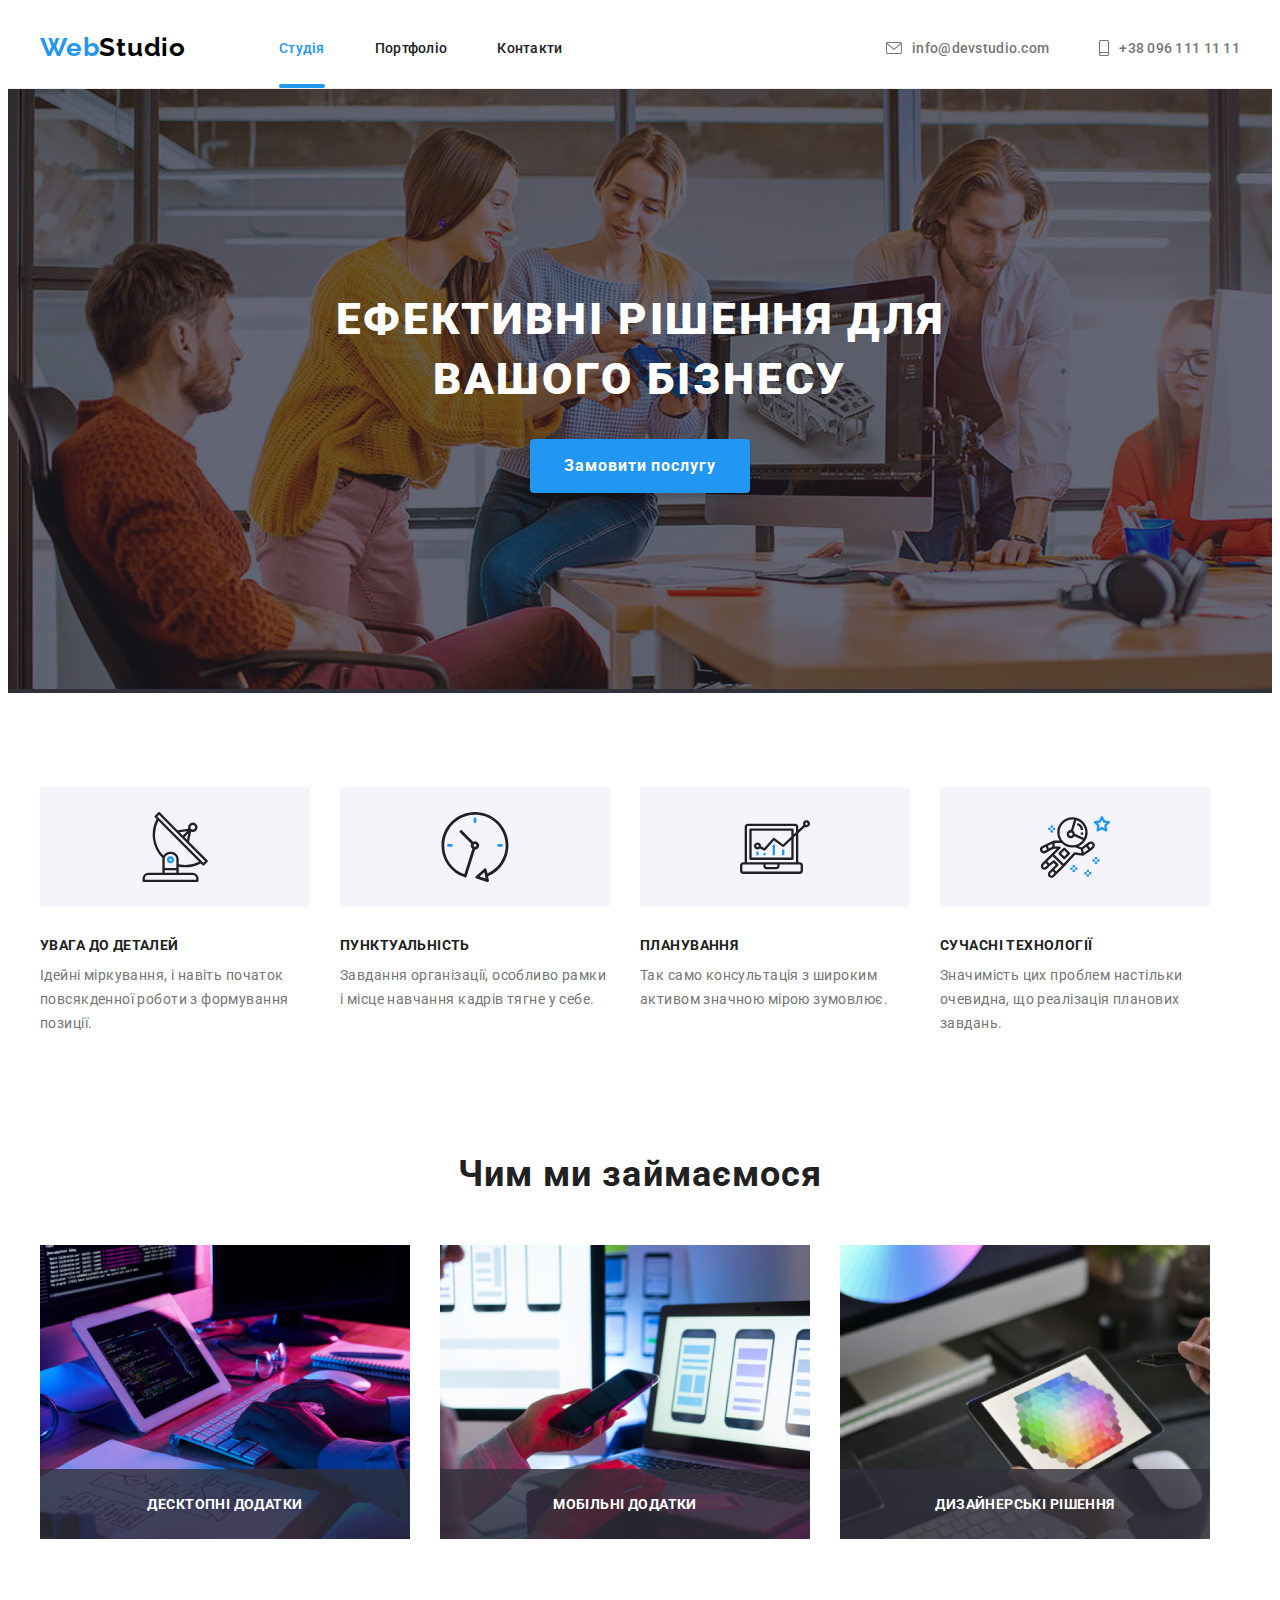
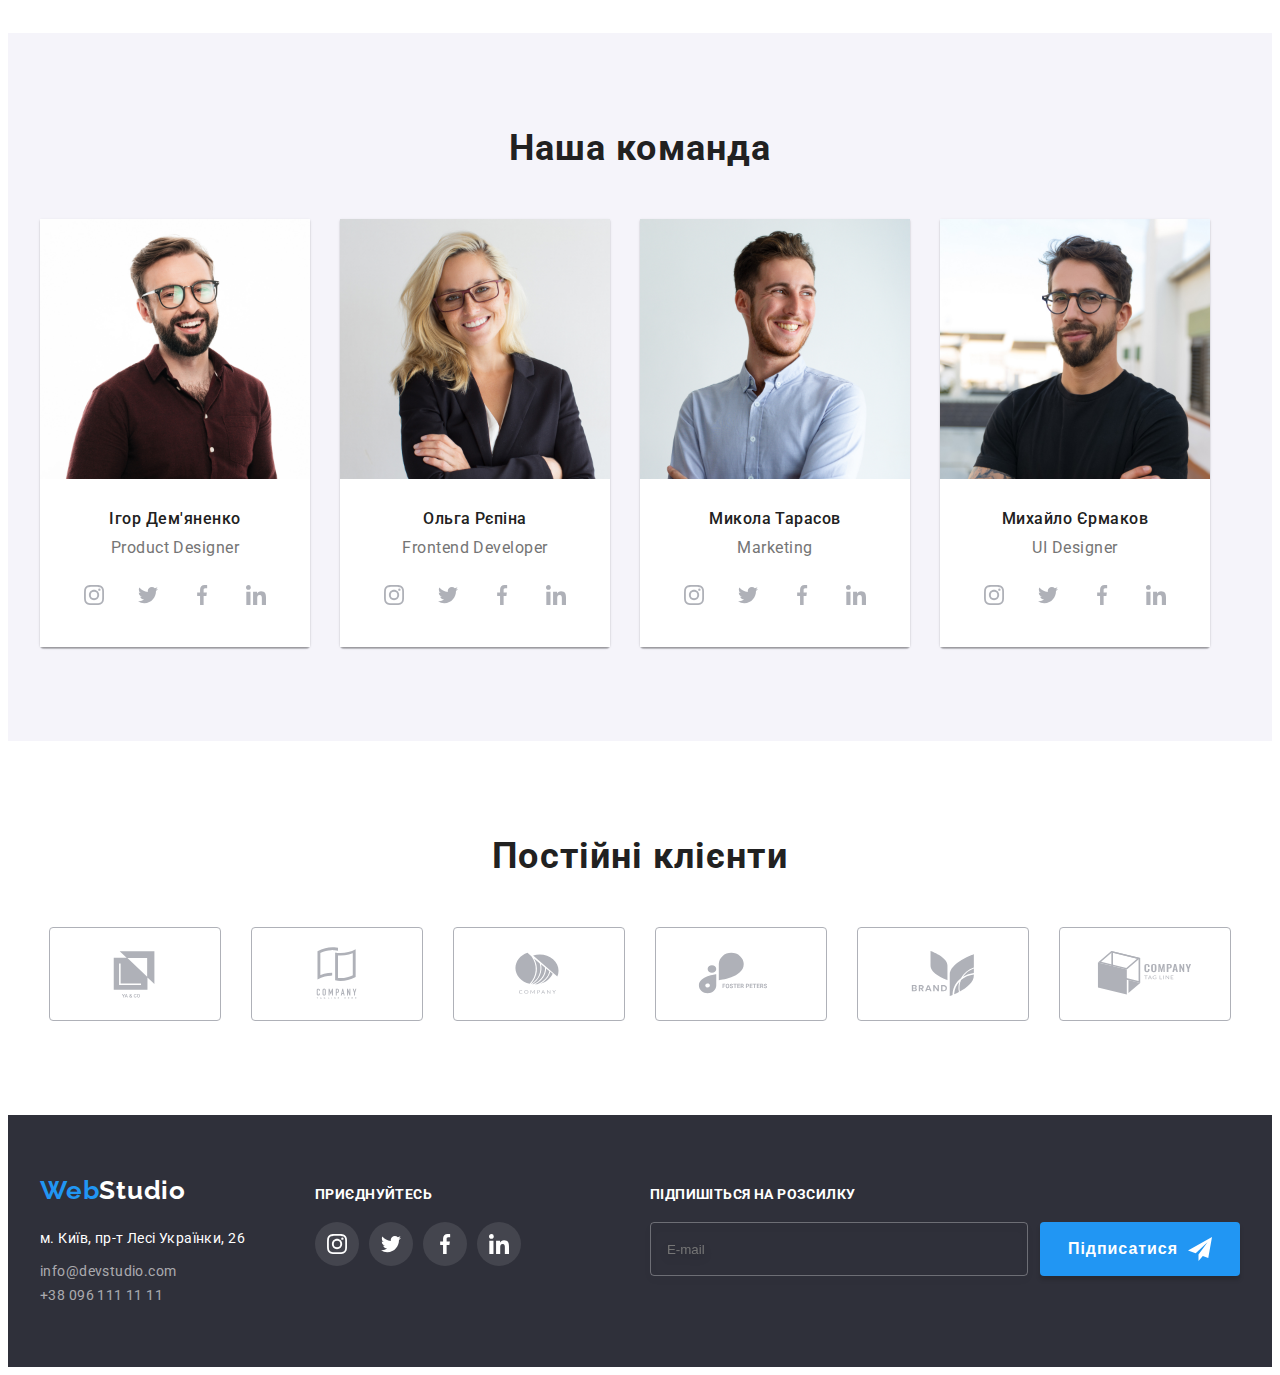
==== index.html @ e3216500 "Initial commit" ====
<!DOCTYPE html>
<html lang="uk">
  <head>
    <meta charset="UTF-8" />
    <meta http-equiv="X-UA-Compatible" content="IE=edge" />
    <meta name="viewport" content="width=device-width, initial-scale=1.0" />
    <title>Studio</title>
    <!-- -----normalize CSS----- -->
    <link
      rel="stylesheet"
      href="https://cdnjs.cloudflare.com/ajax/libs/modern-normalize/1.1.0/modern-normalize.min.css"
      integrity="sha512-wpPYUAdjBVSE4KJnH1VR1HeZfpl1ub8YT/NKx4PuQ5NmX2tKuGu6U/JRp5y+Y8XG2tV+wKQpNHVUX03MfMFn9Q=="
      crossorigin="anonymous"
      referrerpolicy="no-referrer"
    />
    <!-- -----Fonts----- -->
    <link rel="preconnect" href="https://fonts.googleapis.com" />
    <link rel="preconnect" href="https://fonts.gstatic.com" crossorigin />
    <link
      href="https://fonts.googleapis.com/css2?family=Raleway:wght@700&family=Roboto:wght@400;500;700;900&display=swap"
      rel="stylesheet"
    />
    <!-- -----Custom CSS----- -->
    <link rel="stylesheet" href="./css/styles.css" />
  </head>

  <body>
    <!-- -----HEADER----- -->
    <header class="header">
      <div class="header-container container">
        <a href="./" class="logo-link link"><span class="logo-part">Web</span>Studio</a>
        <nav>
          <ul class="nav-list list">
            <li class="nav-item">
              <a href="./" class="nav-link link current">Студія</a>
            </li>
            <li class="nav-item">
              <a href="./portfolio.html" class="nav-link link">Портфоліо</a>
            </li>
            <li class="nav-item">
              <a href="" class="nav-link link">Контакти</a>
            </li>
          </ul>
        </nav>
        <ul class="authoriz-list list">
          <li class="authoriz-item">
            <a href="mailto:info@devstudio.com" class="authoriz-mail link">
              <svg class="header-icon" width="16px" height="12px">
                <use href="./images/icons/icons.svg#envelope"></use>
              </svg>
              info@devstudio.com</a
            >
          </li>
          <li class="authoriz-item">
            <a href="tel:+380961111111" class="authoriz-tel link">
              <svg class="header-icon" width="10px" height="16px">
                <use href="./images/icons/icons.svg#smartphone"></use>
              </svg>
              +38 096 111 11 11</a
            >
          </li>
        </ul>
      </div>
    </header>

    <main>
      <!-- -----HERO----- -->
      <section class="hero">
        <div class="container">
          <h1 class="hero-text">
            Ефективні рішення для<br />
            вашого бізнесу
          </h1>
          <button type="button" class="hero-btn" data-modal-open>Замовити послугу</button>
        </div>
      </section>
      <!-- -----PREFERENCE----- -->
      <section class="preference">
        <div class="container">
          <h2 class="preference-title visually-hidden">Наші переваги</h2>
          <ul class="preference-list list">
            <li class="preference-item">
              <div class="preference-icon-thumb">
                <svg class="preference-icon" width="70px" height="70px">
                  <use href="./images/icons/icons.svg#antenna"></use>
                </svg>
              </div>
              <h3 class="preference-subtitle">УВАГА ДО ДЕТАЛЕЙ</h3>
              <p class="preference-text">
                Ідейні міркування, і навіть початок повсякденної роботи з формування позиції.
              </p>
            </li>
            <li class="preference-item">
              <div class="preference-icon-thumb">
                <svg class="preference-icon" width="70px" height="70px">
                  <use href="./images/icons/icons.svg#clock"></use>
                </svg>
              </div>
              <h3 class="preference-subtitle">ПУНКТУАЛЬНІСТЬ</h3>
              <p class="preference-text">Завдання організації, особливо рамки і місце навчання кадрів тягне у себе.</p>
            </li>
            <li class="preference-item">
              <div class="preference-icon-thumb">
                <svg class="preference-icon" width="70px" height="70px">
                  <use href="./images/icons/icons.svg#diagram"></use>
                </svg>
              </div>
              <h3 class="preference-subtitle">ПЛАНУВАННЯ</h3>
              <p class="preference-text">Так само консультація з широким активом значною мірою зумовлює.</p>
            </li>
            <li class="preference-item">
              <div class="preference-icon-thumb">
                <svg class="preference-icon" width="70px" height="70px">
                  <use href="./images/icons/icons.svg#astronaut"></use>
                </svg>
              </div>
              <h3 class="preference-subtitle">СУЧАСНІ ТЕХНОЛОГІЇ</h3>
              <p class="preference-text">Значимість цих проблем настільки очевидна, що реалізація планових завдань.</p>
            </li>
          </ul>
        </div>
      </section>
      <!-- -----WORK----- -->
      <section class="work">
        <div class="container">
          <h2 class="work-title">Чим ми займаємося</h2>
          <ul class="work-list list">
            <li class="work-item">
              <p class="work-text">Десктопні додатки</p>
              <img src="./images/img1-1.jpg" alt="печатаю за комп'ютером" width="370" height="294" />
            </li>
            <li class="work-item">
              <p class="work-text">Мобільні додатки</p>
              <img src="./images/img1-2.jpg" alt="обираю макет на ноутбуці" width="370" height="294" />
            </li>
            <li class="work-item">
              <p class="work-text">Дизайнерські рішення</p>
              <img src="./images/img1-3.jpg" alt="обираю колір для макету" width="370" height="294" />
            </li>
          </ul>
        </div>
      </section>
      <!-- -----TEAM----- -->
      <section class="team">
        <div class="container">
          <h2 class="team-title">Наша команда</h2>
          <ul class="team-list list">
            <li class="team-item">
              <img src="./images/imgface-1.jpg" alt="фото сотрудника" width="270" height="260" />
              <div class="team-text-cont">
                <h3 class="team-subtitle">Ігор Дем'яненко</h3>
                <span class="team-text">Product Designer</span>
                <ul class="team-social-list list">
                  <li class="team-social-item">
                    <a
                      href="https://www.instagram.com/"
                      class="team-social-link link"
                      target="_blank"
                      rel="noopener noreferrer nofollow"
                      aria-label="instagram"
                    >
                      <svg class="team-social-icon" width="20px" height="20px">
                        <use href="./images/icons/icons.svg#instagram"></use>
                      </svg>
                    </a>
                  </li>
                  <li class="team-social-item">
                    <a
                      href="https://twitter.com/"
                      class="team-social-link link"
                      target="_blank"
                      rel="noopener noreferrer nofollow"
                      aria-label="twitter"
                    >
                      <svg class="team-social-icon" width="20px" height="20px">
                        <use href="./images/icons/icons.svg#twitter"></use>
                      </svg>
                    </a>
                  </li>
                  <li class="team-social-item">
                    <a
                      href="https://www.facebook.com"
                      class="team-social-link link"
                      target="_blank"
                      rel="noopener noreferrer nofollow"
                      aria-label="facebook"
                    >
                      <svg class="team-social-icon" width="20px" height="20px">
                        <use href="./images/icons/icons.svg#facebook"></use>
                      </svg>
                    </a>
                  </li>
                  <li class="team-social-item">
                    <a
                      href="https://www.linkedin.com"
                      class="team-social-link link"
                      target="_blank"
                      rel="noopener noreferrer nofollow"
                      aria-label="linkedin"
                    >
                      <svg class="team-social-icon" width="20px" height="20px">
                        <use href="./images/icons/icons.svg#linkedin"></use>
                      </svg>
                    </a>
                  </li>
                </ul>
              </div>
            </li>
            <li class="team-item">
              <img src="./images/imgface-2.jpg" alt="фото сотрудника" width="270" height="260" />
              <div class="team-text-cont">
                <h3 class="team-subtitle">Ольга Рєпіна</h3>
                <span class="team-text">Frontend Developer</span>
                <ul class="team-social-list list">
                  <li class="team-social-item">
                    <a
                      href="https://www.instagram.com/"
                      class="team-social-link link"
                      target="_blank"
                      rel="noopener noreferrer nofollow"
                      aria-label="instagram"
                    >
                      <svg class="team-social-icon" width="20px" height="20px">
                        <use href="./images/icons/icons.svg#instagram"></use>
                      </svg>
                    </a>
                  </li>
                  <li class="team-social-item">
                    <a
                      href="https://twitter.com/"
                      class="team-social-link link"
                      target="_blank"
                      rel="noopener noreferrer nofollow"
                      aria-label="twitter"
                    >
                      <svg class="team-social-icon" width="20px" height="20px">
                        <use href="./images/icons/icons.svg#twitter"></use>
                      </svg>
                    </a>
                  </li>
                  <li class="team-social-item">
                    <a
                      href="https://www.facebook.com"
                      class="team-social-link link"
                      target="_blank"
                      rel="noopener noreferrer nofollow"
                      aria-label="facebook"
                    >
                      <svg class="team-social-icon" width="20px" height="20px">
                        <use href="./images/icons/icons.svg#facebook"></use>
                      </svg>
                    </a>
                  </li>
                  <li class="team-social-item">
                    <a
                      href="https://www.linkedin.com"
                      class="team-social-link link"
                      target="_blank"
                      rel="noopener noreferrer nofollow"
                      aria-label="linkedin"
                    >
                      <svg class="team-social-icon" width="20px" height="20px">
                        <use href="./images/icons/icons.svg#linkedin"></use>
                      </svg>
                    </a>
                  </li>
                </ul>
              </div>
            </li>
            <li class="team-item">
              <img src="./images/imgface-3.jpg" alt="фото сотрудника" width="270" height="260" />
              <div class="team-text-cont">
                <h3 class="team-subtitle">Микола Тарасов</h3>
                <span class="team-text">Marketing</span>
                <ul class="team-social-list list">
                  <li class="team-social-item">
                    <a
                      href="https://www.instagram.com/"
                      class="team-social-link link"
                      target="_blank"
                      rel="noopener noreferrer nofollow"
                      aria-label="instagram"
                    >
                      <svg class="team-social-icon" width="20px" height="20px">
                        <use href="./images/icons/icons.svg#instagram"></use>
                      </svg>
                    </a>
                  </li>
                  <li class="team-social-item">
                    <a
                      href="https://twitter.com/"
                      class="team-social-link link"
                      target="_blank"
                      rel="noopener noreferrer nofollow"
                      aria-label="twitter"
                    >
                      <svg class="team-social-icon" width="20px" height="20px">
                        <use href="./images/icons/icons.svg#twitter"></use>
                      </svg>
                    </a>
                  </li>
                  <li class="team-social-item">
                    <a
                      href="https://www.facebook.com"
                      class="team-social-link link"
                      target="_blank"
                      rel="noopener noreferrer nofollow"
                      aria-label="facebook"
                    >
                      <svg class="team-social-icon" width="20px" height="20px">
                        <use href="./images/icons/icons.svg#facebook"></use>
                      </svg>
                    </a>
                  </li>
                  <li class="team-social-item">
                    <a
                      href="https://www.linkedin.com"
                      class="team-social-link link"
                      target="_blank"
                      rel="noopener noreferrer nofollow"
                      aria-label="linkedin"
                    >
                      <svg class="team-social-icon" width="20px" height="20px">
                        <use href="./images/icons/icons.svg#linkedin"></use>
                      </svg>
                    </a>
                  </li>
                </ul>
              </div>
            </li>
            <li class="team-item">
              <img src="./images/imgface-4.jpg" alt="фото сотрудника" width="270" height="260" />
              <div class="team-text-cont">
                <h3 class="team-subtitle">Михайло Єрмаков</h3>
                <span class="team-text">UI Designer</span>
                <ul class="team-social-list list">
                  <li class="team-social-item">
                    <a
                      href="https://www.instagram.com/"
                      class="team-social-link link"
                      target="_blank"
                      rel="noopener noreferrer nofollow"
                      aria-label="instagram"
                    >
                      <svg class="team-social-icon" width="20px" height="20px">
                        <use href="./images/icons/icons.svg#instagram"></use>
                      </svg>
                    </a>
                  </li>
                  <li class="team-social-item">
                    <a
                      href="https://twitter.com/"
                      class="team-social-link link"
                      target="_blank"
                      rel="noopener noreferrer nofollow"
                      aria-label="twitter"
                    >
                      <svg class="team-social-icon" width="20px" height="20px">
                        <use href="./images/icons/icons.svg#twitter"></use>
                      </svg>
                    </a>
                  </li>
                  <li class="team-social-item">
                    <a
                      href="https://www.facebook.com"
                      class="team-social-link link"
                      target="_blank"
                      rel="noopener noreferrer nofollow"
                      aria-label="facebook"
                    >
                      <svg class="team-social-icon" width="20px" height="20px">
                        <use href="./images/icons/icons.svg#facebook"></use>
                      </svg>
                    </a>
                  </li>
                  <li class="team-social-item">
                    <a
                      href="https://www.linkedin.com"
                      class="team-social-link link"
                      target="_blank"
                      rel="noopener noreferrer nofollow"
                      aria-label="linkedin"
                    >
                      <svg class="team-social-icon" width="20px" height="20px">
                        <use href="./images/icons/icons.svg#linkedin"></use>
                      </svg>
                    </a>
                  </li>
                </ul>
              </div>
            </li>
          </ul>
        </div>
      </section>
      <!-- -----CLIENTS----- -->
      <section class="clients">
        <div class="container">
          <h2 class="clients-text">Постійні клієнти</h2>
          <ul class="clients-list list">
            <li class="clients-item">
              <a href="https://www.google.com" class="clients-link" target="_blank" rel="noopener noreferrer"
                ><svg class="clients-icon" width="106px" height="60px">
                  <use href="./images/icons/icons.svg#Logo1"></use>
                </svg>
              </a>
            </li>
            <li class="clients-item">
              <a href="https://www.google.com" class="clients-link" target="_blank" rel="noopener noreferrer"
                ><svg class="clients-icon" width="106px" height="60px">
                  <use href="./images/icons/icons.svg#Logo2"></use>
                </svg>
              </a>
            </li>
            <li class="clients-item">
              <a href="https://www.google.com" class="clients-link" target="_blank" rel="noopener noreferrer"
                ><svg class="clients-icon" width="106px" height="60px">
                  <use href="./images/icons/icons.svg#Logo3"></use>
                </svg>
              </a>
            </li>
            <li class="clients-item">
              <a href="https://www.google.com" class="clients-link" target="_blank" rel="noopener noreferrer"
                ><svg class="clients-icon" width="106px" height="60px">
                  <use href="./images/icons/icons.svg#Logo4"></use>
                </svg>
              </a>
            </li>
            <li class="clients-item">
              <a href="https://www.google.com" class="clients-link" target="_blank" rel="noopener noreferrer">
                <svg class="clients-icon" width="106px" height="60px">
                  <use href="./images/icons/icons.svg#Logo5"></use>
                </svg>
              </a>
            </li>
            <li class="clients-item">
              <a href="https://www.google.com" class="clients-link" target="_blank" rel="noopener noreferrer">
                <svg class="clients-icon" width="106px" height="60px">
                  <use href="./images/icons/icons.svg#Logo6"></use>
                </svg>
              </a>
            </li>
          </ul>
        </div>
      </section>
    </main>
    <!-- -----FOOTER----- -->
    <footer class="footer">
      <div class="container footer-group">
        <div class="footer-contacts">
          <a href="" class="logo-link link"><span class="logo-part">Web</span>Studio</a>
          <address class="address">
            <a
              href="https://goo.gl/maps/qrhuLcH9iDoWpVt69"
              class="address-link link"
              target="_blank"
              rel="noreferrer noopener nofollow"
              ><span class="adress-text">м. Київ, пр-т Лесі Українки, 26</span></a
            >
            <ul class="footer-auth-list list">
              <li class="footer-auth-item">
                <a href="mailto:info@devstudio.com" class="footer-mail link">info@devstudio.com</a>
              </li>
              <li class="footer-auth-item">
                <a href="tel:+380961111111" class="footer-tel link">+38 096 111 11 11</a>
              </li>
            </ul>
          </address>
        </div>
        <div class="footer-socials">
          <h3 class="footer-socials-text">приєднуйтесь</h3>
          <ul class="team-social-list list">
            <li class="team-social-item">
              <a
                href="https://www.instagram.com/"
                class="team-social-link link"
                target="_blank"
                rel="noopener noreferrer nofollow"
                aria-label="instagram"
              >
                <svg class="team-social-icon" width="20px" height="20px">
                  <use href="./images/icons/icons.svg#instagram"></use>
                </svg>
              </a>
            </li>
            <li class="team-social-item">
              <a
                href="https://twitter.com/"
                class="team-social-link link"
                target="_blank"
                rel="noopener noreferrer nofollow"
                aria-label="twitter"
              >
                <svg class="team-social-icon" width="20px" height="20px">
                  <use href="./images/icons/icons.svg#twitter"></use>
                </svg>
              </a>
            </li>
            <li class="team-social-item">
              <a
                href="https://www.facebook.com"
                class="team-social-link link"
                target="_blank"
                rel="noopener noreferrer nofollow"
                aria-label="facebook"
              >
                <svg class="team-social-icon" width="20px" height="20px">
                  <use href="./images/icons/icons.svg#facebook"></use>
                </svg>
              </a>
            </li>
            <li class="team-social-item">
              <a
                href="https://www.linkedin.com"
                class="team-social-link link"
                target="_blank"
                rel="noopener noreferrer nofollow"
                aria-label="linkedin"
              >
                <svg class="team-social-icon" width="20px" height="20px">
                  <use href="./images/icons/icons.svg#linkedin"></use>
                </svg>
              </a>
            </li>
          </ul>
        </div>
        <form class="footer-form" action="">
          <div class="footer-input">
          <p class="footer-input-text">Підпишіться на розсилку</p>
          <div class="footer-input-wrapper">
            <input type="email" class="footer-input-field" placeholder="E-mail" />
            <div class="footer-btn-wrapper">
              <button type="submit" class="footer-btn">
                Підписатися<svg class="footer-input-icon" width="24px" height="24px">
                  <use href="./images/icons/icons.svg#letter-icon"></use>
                </svg>
              </button>
            </div>
          </div>
        </form>
        </div>
      </div>
    </footer>
    <!-- -----MODAL WINDOW----- -->
    <div class="backdrop is-hidden" data-modal>
      <div class="modal">
        <button class="modal-btn" data-modal-close>
          <svg class="modal-icon-close" width="11px" height="11px">
            <use href="./images/icons/icons.svg#close-icon"></use>
          </svg>
        </button>
        <form action="" class="modal-form">
          <p class="form-text">Залиште свої дані, ми вам передзвонимо</p>
          <div class="f-field">
            <label class="f-label" for="name">Ім'я</label>
            <div class="f-input-wrapper">
              <input type="text" class="f-input" id="name">
              <svg class="f-input-icon" width="18px" height="18px">
                <use href="./images/icons/icons.svg#person"></use>
              </svg>
            </div>
          </div>
          <div class="f-field">
            <label class="f-label" for="phone">Телефон</label>
            <div class="f-input-wrapper">
              <input type="text" class="f-input" id="phone">
              <svg class="f-input-icon" width="18px" height="18px">
                <use href="./images/icons/icons.svg#phone"></use>
              </svg>
            </div>
          </div>
          <div class="f-field">
            <label class="f-label" for="mail">Пошта</label>
            <div class="f-input-wrapper">
              <input type="text" class="f-input" id="mail">
              <svg class="f-input-icon" width="18px" height="18px">
                <use href="./images/icons/icons.svg#mail"></use>
              </svg>
            </div>
          </div>
          <div class="f-field">
              <div class="f-input-wrapper">
                <textarea class="f-input-area" name="" id="textarea" cols="30" rows="10" placeholder="Введіть текст"></textarea>
                <label class="f-label" for="textarea">Коментар</label>
              </div>
          </div>
          <div class="f-licence">
            <input class="f-checkbox" type="checkbox">
            <span class="f-checkbox-text">Погоджуюся з розсилкою та приймаю <a class="f-checkbox-link" href="">Умови договору</a></span>
          </div>
          <button class="f-btn" type="submit">Відправити</button>

        </form>
      </div>
    </div>
    <script src="./JS/modal.js"></script>
  </body>
</html>
---- css/styles.css ----
/* -----Variables----- */

:root {
  /* ------fonts----- */
  --primary-font: 'Roboto', sans-serif;
  --secondary-font: 'Raleway', sans-serif;
  /* ------text colors----- */
  --primary-text: #212121;
  --secondary-text: #757575;
  --accent-text: #2196f3;
  --dark-text: #000000;
  --light-text: #ffffff;
  --light-alpha-06: rgba(255, 255, 255, 0.6);

  /* ------BG COLORS----- */
  --bg-btn-active: #188ce8;
  --bg-btn: #2196f3;
  --bg-dark-color: #2f303a;
  --header-line: #ececec;
  --bg-icon-preference: #f5f4fa;
  --bg-section-second: #f5f4fa;
  --bg-icon-color: #afb1b8;
}
/* ------RESETS----- */
.list {
  list-style: none;
  padding: 0;
  margin: 0;
}
.link {
  text-decoration: none;
}
img {
  display: block;
}
h1,
h2,
h3,
h4,
h5,
h6,
p {
  margin: 0;
}

/* ------END  RESETS----- */

body {
  font-family: 'Roboto', sans-serif;
}
.container {
  width: 1200px;
  padding: 0 15px;
  margin: 0 auto;
  /* outline: 2px double pink; */
}
/* ------HEADER----- */
.header {
  border-bottom: 1px solid var(--header-line);
}
.header-container {
  display: flex;
  align-items: center;
}
.logo-link {
  margin-right: 93px;
  padding-top: 24px;
  padding-bottom: 25px;

  font-family: 'Raleway';
  font-weight: 700;
  font-size: 26px;
  line-height: calc(31 / 26);
  letter-spacing: 0.03em;
  color: var(--dark-text);
}

.logo-part {
  color: var(--accent-text);
}
.nav-list {
  display: flex;
}
.nav-item:not(:last-child) {
  margin-right: 50px;
}
.nav-item {
  font-weight: 500;
  font-size: 14px;
  line-height: calc(16 / 14);
  letter-spacing: 0.02em;
}

.nav-link {
  position: relative;
  display: inline-block;
  padding: 32px 0;
  color: var(--primary-text);

  transition-property: color;
  transition-duration: 250ms;
  transition-timing-function: cubic-bezier(0.4, 0, 0.2, 1);
}
.nav-link.current::after {
  content: '';
  position: absolute;
  bottom: 0px;
  display: block;
  width: 100%;
  height: 4px;

  background-color: var(--accent-text);
  border-radius: 2px;
}
.nav-link:hover,
.nav-link:focus {
  color: var(--accent-text);
}
.current {
  color: var(--accent-text);
}
.authoriz-list {
  display: flex;
  margin: 0 0 0 auto;
}
.authoriz-item {
  font-weight: 500;
  font-size: 14px;
  line-height: calc(16 / 14);
  letter-spacing: 0.02em;
}
.authoriz-mail,
.authoriz-tel + .authoriz-tel {
  margin-right: 50px;
}
.authoriz-mail,
.authoriz-tel {
  display: flex;
  align-items: center;

  padding-top: 32px;
  padding-bottom: 32px;

  color: #757575;

  transition-property: color;
  transition-duration: 250ms;
  transition-timing-function: cubic-bezier(0.4, 0, 0.2, 1);
}
.authoriz-mail:focus,
.authoriz-mail:hover,
.authoriz-tel:focus,
.authoriz-tel:hover {
  color: var(--accent-text);
}
.header-icon {
  margin-right: 10px;
  fill: currentColor;
}
/* ------HERO----- */
.hero {
  background-color: var(--bg-dark-color);
  background-image: linear-gradient(to right, rgba(47, 48, 58, 0.4), rgba(47, 48, 58, 0.4)), url(../images/bg-hero.jpg);
  background-repeat: no-repeat;
  max-width: 1600px;
  margin: 0 auto;
}
.hero .container {
  padding: 200px 0;
}

.hero-text {
  margin-bottom: 30px;

  font-weight: 900;
  font-size: 44px;
  line-height: calc(60 / 44);
  text-align: center;
  letter-spacing: 0.06em;
  text-transform: uppercase;

  color: var(--light-text);
}
.hero-btn {
  display: block;
  margin: 0 auto;
  padding: 10px 32px;

  font-family: inherit;
  font-weight: 700;
  font-size: 16px;
  line-height: calc(30 / 16);
  align-items: center;
  text-align: center;
  letter-spacing: 0.06em;
  color: var(--light-text);

  background-color: var(--bg-btn);
  box-shadow: 0px 4px 4px rgba(0, 0, 0, 0.15);
  border-radius: 4px;
  border-color: transparent;
  cursor: pointer;
}
.hero-btn:active {
  background-color: var(--bg-btn-active);
}

/* ------PREFERENCE----- */

.visually-hidden {
  position: absolute;
  width: 1px;
  height: 1px;
  margin: -1px;
  border: 0;
  padding: 0;
  white-space: nowrap;
  clip-path: inset(100%);
  clip: rect(0 0 0 0);
  overflow: hidden;
}
.preference {
  padding: 94px 0 118px;
}

/* .preference-title {
} */

.preference-list {
  display: flex;
  gap: 30px;
}
.preference-item {
  width: 270px;
}
.preference-icon-thumb {
  display: flex;
  align-items: center;
  justify-content: center;
  width: 270px;
  height: 120px;
  margin-bottom: 30px;

  background: var(--bg-icon-preference);
  border-radius: 4px;
}
.preference-subtitle {
  margin-bottom: 10px;

  font-weight: 700;
  font-size: 14px;
  line-height: calc(16 / 14);
  letter-spacing: 0.03em;
  text-transform: uppercase;
  color: var(--primary-text);
}
.preference-text {
  font-weight: 400;
  font-size: 14px;
  line-height: calc(24 / 14);
  letter-spacing: 0.03em;
  color: var(--secondary-text);
}

/* ------WORK----- */
.work {
  padding-bottom: 94px;
}

.work-title {
  margin-bottom: 50px;

  font-weight: 700;
  font-size: 36px;
  line-height: calc(42 / 36);
  text-align: center;
  letter-spacing: 0.03em;
  color: var(--primary-text);
}
.work-list {
  display: flex;
  gap: 30px;
}
.work-item {
  position: relative;
}
.work-text {
  position: absolute;
  bottom: 0;
  display: inline-flex;
  justify-content: center;
  align-items: center;

  width: 100%;
  height: 70px;
  font-weight: 700;
  font-size: 14px;
  line-height: calc(16 / 14);
  text-align: center;
  letter-spacing: 0.03em;
  text-transform: uppercase;

  color: var(--light-text);
  background: rgba(47, 48, 58, 0.8);
}

/* ------TEAM----- */

.team {
  padding: 94px 0;
  background-color: var(--bg-section-second);
}
.team-text-cont {
  background-color: #fff;
}

.team-title {
  margin-bottom: 50px;

  font-weight: 700;
  font-size: 36px;
  line-height: calc(42 / 36);
  text-align: center;
  letter-spacing: 0.03em;
  color: var(--primary-text);
}
.team-subtitle {
  margin-bottom: 10px;

  font-weight: 500;
  font-size: 16px;
  line-height: 19px;
  text-align: center;
  letter-spacing: 0.03em;
  color: var(--primary-text);
}
.team-list {
  display: flex;
  gap: 30px;
}

.team-item {
  box-shadow: 0px 1px 3px rgba(0, 0, 0, 0.12), 0px 1px 1px rgba(0, 0, 0, 0.14), 0px 2px 1px rgba(0, 0, 0, 0.2);
  border-radius: 0px 0px 4px 4px;
}
.team-social-list {
  display: flex;
  align-items: center;
  justify-content: center;
  gap: 10px;
}
.team-social-link {
  display: flex;
  align-items: center;
  justify-content: center;
  width: 44px;
  height: 44px;

  border-radius: 50%;
  color: var(--bg-icon-color);

  transition-property: color, background-color;
  transition-duration: 250ms;
  transition-timing-function: cubic-bezier(0.4, 0, 0.2, 1);
}
.team-social-icon {
  fill: currentColor;
}
.team-social-link:hover,
.team-social-link:focus {
  color: var(--light-text);
  background-color: var(--accent-text);
}
/* dfd */
.team-text {
  display: block;
  font-weight: 400px;
  margin-bottom: 16px;

  font-size: 16px;
  line-height: calc(19 / 16);
  text-align: center;
  letter-spacing: 0.03em;
  color: var(--secondary-text);
}
.team-text-cont {
  padding-top: 30px;
  padding-bottom: 30px;
}
/* ------CLIENTS----- */
.clients {
  padding: 94px 0;
}
.clients-text {
  margin-bottom: 50px;
  font-weight: 700;
  font-size: 36px;
  line-height: 42px;
  text-align: center;
  letter-spacing: 0.03em;

  color: var(--primary-text);
}
.clients-list {
  display: flex;
  align-items: center;
  justify-content: center;
  gap: 30px;
}
.clients-link {
  display: flex;
  align-items: center;
  justify-content: center;
  width: 170px;
  height: 92px;

  border: 1px solid var(--bg-icon-color);
  border-radius: 4px;
  cursor: pointer;
  color: var(--bg-icon-color);

  transition-property: color, border-color;
  transition-duration: 250ms;
  transition-timing-function: cubic-bezier(0.4, 0, 0.2, 1);
}
.clients-icon {
  fill: currentColor;
}

.clients-link:hover,
.clients-link:focus {
  color: var(--accent-text);
  border-color: var(--accent-text);
}

/* ------FOOTER----- */

.footer {
  padding: 60px 0;
  background-color: var(--bg-dark-color);
}
.footer .logo-link {
  display: block;
  margin-right: 0px;
  margin-bottom: 20px;
  padding: 0;
  color: var(--light-text);
}

.address-link {
  font-style: normal;
  color: var(--light-text);
}
.adress-text {
  display: block;
  margin-bottom: 9px;

  font-weight: 400;
  font-size: 14px;
  line-height: calc(24 / 14);
  letter-spacing: 0.03em;
  color: var(--light-text);
}
.footer-mail {
  margin-bottom: 9px;
}
.footer-mail,
.footer-tel {
  font-style: normal;
  font-weight: 400;
  font-size: 14px;
  line-height: calc(24 / 14);
  letter-spacing: 0.03em;
  color: var(--light-alpha-06);
}
.footer-group {
  display: flex;
  align-items: baseline;
}
.footer-socials-text {
  margin-bottom: 20px;
  font-weight: 700;
  font-size: 14px;
  line-height: 16px;
  letter-spacing: 0.03em;
  text-transform: uppercase;

  color: var(--light-text);
}
.footer-contacts {
  margin-right: 70px;
}

footer .team-social-link {
  color: var(--light-text);
  background-color: rgba(255, 255, 255, 0.1);
}

.footer-form {
  margin-left: auto;
}
.footer-input {
  display: flex;
  flex-direction: column;
}
.footer-input-wrapper {
  display: flex;
}
.footer-input-text {
  display: block;
  margin-bottom: 20px;
  font-weight: 700;
  font-size: 14px;
  line-height: calc(16 / 14);
  letter-spacing: 0.03em;
  text-transform: uppercase;
  color: var(--light-text);
}
.footer-input-field {
  width: 358px;
  height: 50px;
  padding-left: 16px;
  margin-right: 12px;
  border: 1px solid rgba(255, 255, 255, 0.3);
  filter: drop-shadow(0px 4px 4px rgba(0, 0, 0, 0.15));
  border-radius: 4px;
  background-color: #2195f300;
  color: rgba(255, 255, 255, 0.6);

  transition-property: border-color;
  transition-duration: 250ms;
  transition-timing-function: cubic-bezier(0.4, 0, 0.2, 1);
}
.footer-input-field:focus {
  border-color: var(--accent-text);
}
.footer-input-field::placeholder {
}
.footer-btn-wrapper {
  display: flex;
}
.footer-btn {
  display: flex;
  gap: 10px;
  align-items: center;
  font-weight: 700;
  font-size: 16px;
  line-height: calc(30 / 16);

  padding: 10px 28px;
  align-items: center;
  text-align: center;
  letter-spacing: 0.06em;
  color: #ffffff;
  background-color: #2196f3;
  box-shadow: 0px 4px 4px rgba(0, 0, 0, 0.15);
  border-radius: 4px;
  border: none;
  cursor: pointer;
}
.footer-btn:active {
  background-color: var(--bg-btn-active);
}
.footer-input-icon {
}

/* ------PORTFOLIO----- */
.portfolio {
  padding: 94px 0;
}
/* .portfolio-title {
} */
.portfolio-btn-list {
  display: flex;
  justify-content: center;
  gap: 8px;
  margin-bottom: 50px;
}
/* .portfolio-btn-item {
} */
.portfolio-btn {
  padding: 6px 22px;
  font-weight: 500;
  font-size: 16px;
  line-height: calc(26 / 16);
  text-align: center;
  letter-spacing: 0.03em;
  color: var(--primary-text);
  background: #f5f4fa;
  border-color: transparent;
  border-radius: 4px;
  cursor: pointer;

  transition-property: color, background-color, box-shadow;
  transition-duration: 250ms;
  transition-timing-function: cubic-bezier(0.4, 0, 0.2, 1);
}
.portfolio-btn:hover,
.portfolio-btn:focus {
  background-color: var(--bg-btn-active);
  color: var(--light-text);
  box-shadow: 0px 3px 1px rgba(0, 0, 0, 0.1), 0px 1px 2px rgba(0, 0, 0, 0.08), 0px 2px 2px rgba(0, 0, 0, 0.12);
}
.portfolio-text-cont {
  padding: 20px 24px;
  border-bottom: 1px solid #eeeeee;
  border-right: 1px solid #eeeeee;
  border-left: 1px solid #eeeeee;
}
.portfolio-list {
  display: flex;
  flex-wrap: wrap;
  gap: 30px;
}
.portfolio-item {
  background: #ffffff;
  width: 370px;

  transition-property: box-shadow;
  transition-duration: 250ms;
  transition-timing-function: cubic-bezier(0.4, 0, 0.2, 1);
}
.portfolio-item:hover {
  box-shadow: 0px 1px 1px rgba(0, 0, 0, 0.12), 0px 4px 4px rgba(0, 0, 0, 0.06), 1px 4px 6px rgba(0, 0, 0, 0.16);
}
.portfolio-subtitle {
  font-weight: 700;
  font-size: 18px;
  line-height: calc(36 / 18);
  letter-spacing: 0.06em;
  color: var(--primary-text);
}
.portfolio-text {
  font-weight: 400;
  font-size: 16px;
  line-height: 30px;
  letter-spacing: 0.03em;
  color: var(--secondary-text);
}
.overlay-thumb {
  position: relative;
  overflow: hidden;
}
.overlay-text {
  position: absolute;
  top: 0;
  left: 0;
  height: 100%;
  width: 100%;

  font-weight: 400;
  font-size: 18px;
  line-height: calc(28 / 18);
  letter-spacing: 0.03em;
  padding: 63px 24px;

  color: #ffffff;
  background-color: rgba(33, 150, 243, 0.9);

  transform: translateY(100%);

  transition-property: transform;
  transition-duration: 250ms;
  transition-timing-function: cubic-bezier(0.4, 0, 0.2, 1);
}
.portfolio-item:hover .overlay-text {
  transform: translateY(0%);
}

/* ------MODAL WINDOW----- */
.backdrop {
  position: fixed;
  top: 0;
  left: 0;
  width: 100%;
  height: 100%;
  background-color: rgba(0, 0, 0, 0.2);
  /* backdrop-filter: blur(5px); */
  opacity: 1;
  transition: opacity 250ms cubic-bezier(0.4, 0, 0.2, 1);
}
.backdrop.is-hidden {
  opacity: 0;
  visibility: hidden;
  pointer-events: none;
}

.modal {
  position: absolute;
  top: 50%;
  left: 50%;

  width: 528px;
  min-height: 581px;

  background: #ffffff;
  box-shadow: 0px 1px 3px rgba(0, 0, 0, 0.12), 0px 1px 1px rgba(0, 0, 0, 0.14), 0px 2px 1px rgba(0, 0, 0, 0.2);
  border-radius: 4px;

  transform: translate(-50%, -50%) scale(1);
  transition: transform 250ms cubic-bezier(0.4, 0, 0.2, 1);
}
.modal-btn {
  position: absolute;
  top: 8px;
  right: 8px;

  width: 30px;
  height: 30px;
  margin: 0;
  padding: 0;
  background-color: #ffffff;
  border: 1px solid rgba(0, 0, 0, 0.1);
  border-radius: 50%;

  display: flex;
  justify-content: center;
  align-items: center;
  cursor: pointer;
}
.modal-icon-close {
  transition-property: fill;
  transition-duration: 250ms;
  transition-timing-function: cubic-bezier(0.4, 0, 0.2, 1);
}

.modal-btn:hover .modal-icon-close {
  fill: var(--accent-text);
}

/* ------MODAL FORM----- */
.modal-form {
  padding-left: 41px;
  padding-right: 39px;
}
.form-text {
  padding-top: 40px;
  margin-bottom: 12px;
  font-weight: 700;
  font-size: 20px;
  line-height: 23px;
  text-align: center;
  letter-spacing: 0.03em;

  color: #212121;
}
.f-label {
  display: inline-block;
  font-weight: 400;
  font-size: 12px;
  line-height: 14px;
  margin-bottom: 4px;

  /* identical to box height */
  letter-spacing: 0.01em;

  color: #757575;
}
.f-field {
}
.f-input-wrapper {
  position: relative;
  margin-bottom: 10px;
  display: flex;
  flex-direction: column-reverse;
}
.f-input {
  width: 448px;
  height: 40px;
  padding-left: 42px;
  padding-right: 15px;
  border: 1px solid rgba(33, 33, 33, 0.2);
  border-radius: 4px;

  transition-property: border-color, outline;
  transition-duration: 250ms;
  transition-timing-function: cubic-bezier(0.4, 0, 0.2, 1);
}
.f-input:focus,
.f-input-area:focus {
  border-color: var(--accent-text);
  outline: none;
}
.f-input-icon {
  position: absolute;
  top: 50%;
  left: 12px;
  transform: translateY(-50%);
}
.f-input:focus + .f-input-icon {
  fill: var(--accent-text);
}
.f-input-area {
  width: 448px;
  height: 120px;
  resize: none;
  border: 1px solid rgba(33, 33, 33, 0.2);
  border-radius: 4px;
  padding: 12px 16px;
  margin-bottom: 20px;

  transition-property: border-color, outline;
  transition-duration: 250ms;
  transition-timing-function: cubic-bezier(0.4, 0, 0.2, 1);
}
.f-input-area::placeholder {
  font-weight: 400;
  font-size: 12px;
  line-height: 14px;
  letter-spacing: 0.01em;

  color: rgba(117, 117, 117, 0.5);
}

.f-checkbox {
  appearance: none;
  display: inline-block;
  width: 16px;
  height: 15px;
  border: 1.8px solid;
  border-color: var(--dark-text);
  border-radius: 2px;
}
.f-checkbox:checked {
  border-color: var(--accent-text);
  background-color: var(--accent-text);
  background-image: url("data:image/svg+xml,%3Csvg width='16' height='15' viewBox='0 0 16 15' fill='none' xmlns='http://www.w3.org/2000/svg'%3E%3Crect width='16' height='15' rx='2'/%3E%3Cpath d='M3.95703 7.75166L3.88825 7.68604L3.81923 7.75141L2.93123 8.59258L2.85486 8.66492L2.93097 8.73753L6.42671 12.0724L6.49574 12.1382L6.56476 12.0724L14.069 4.91352L14.1449 4.84116L14.069 4.76881L13.1873 3.92764L13.1183 3.86183L13.0493 3.92761L6.49577 10.1735L3.95703 7.75166Z' fill='white' stroke='white' stroke-width='0.2'/%3E%3C/svg%3E");
  background-size: cover;
}
.f-checkbox-text {
  font-weight: 400;
  font-size: 14px;
  line-height: 24px;

  /* identical to box height, or 171% */
  letter-spacing: 0.03em;

  color: #757575;
}
.f-checkbox-link {
  font-weight: 400;
  font-size: 14px;
  line-height: 24px;

  /* identical to box height, or 171% */
  letter-spacing: 0.03em;
  text-decoration-line: underline;

  color: #2196f3;
}
.f-licence {
  display: flex;
  gap: 7px;
  align-items: center;
  margin-bottom: 30px;
  justify-content: center;
}
.f-btn {
  display: flex;
  align-items: center;
  padding: 10px 52px;
  margin-left: auto;
  margin-right: auto;

  font-family: 'Roboto';
  font-style: normal;
  font-weight: 700;
  font-size: 16px;
  line-height: calc(30 / 16);
  text-align: center;
  letter-spacing: 0.06em;

  color: var(--light-text);
  background-color: var(--bg-btn);
  box-shadow: 0px 4px 4px rgba(0, 0, 0, 0.15);
  border-radius: 4px;
  border: none;
  cursor: pointer;
  margin-bottom: 50px;
}

/* ------ANIMATION----- */
/* @keyframes modal-animation {
  0% {
    transform: translateX(-50%) translateY(-50%), scale(0.1);
    opacity: 0;
  }
  100% {
    transform: translateX(-50%) translateY(-50%), scale(1);
    opacity: 1;
  }
} */
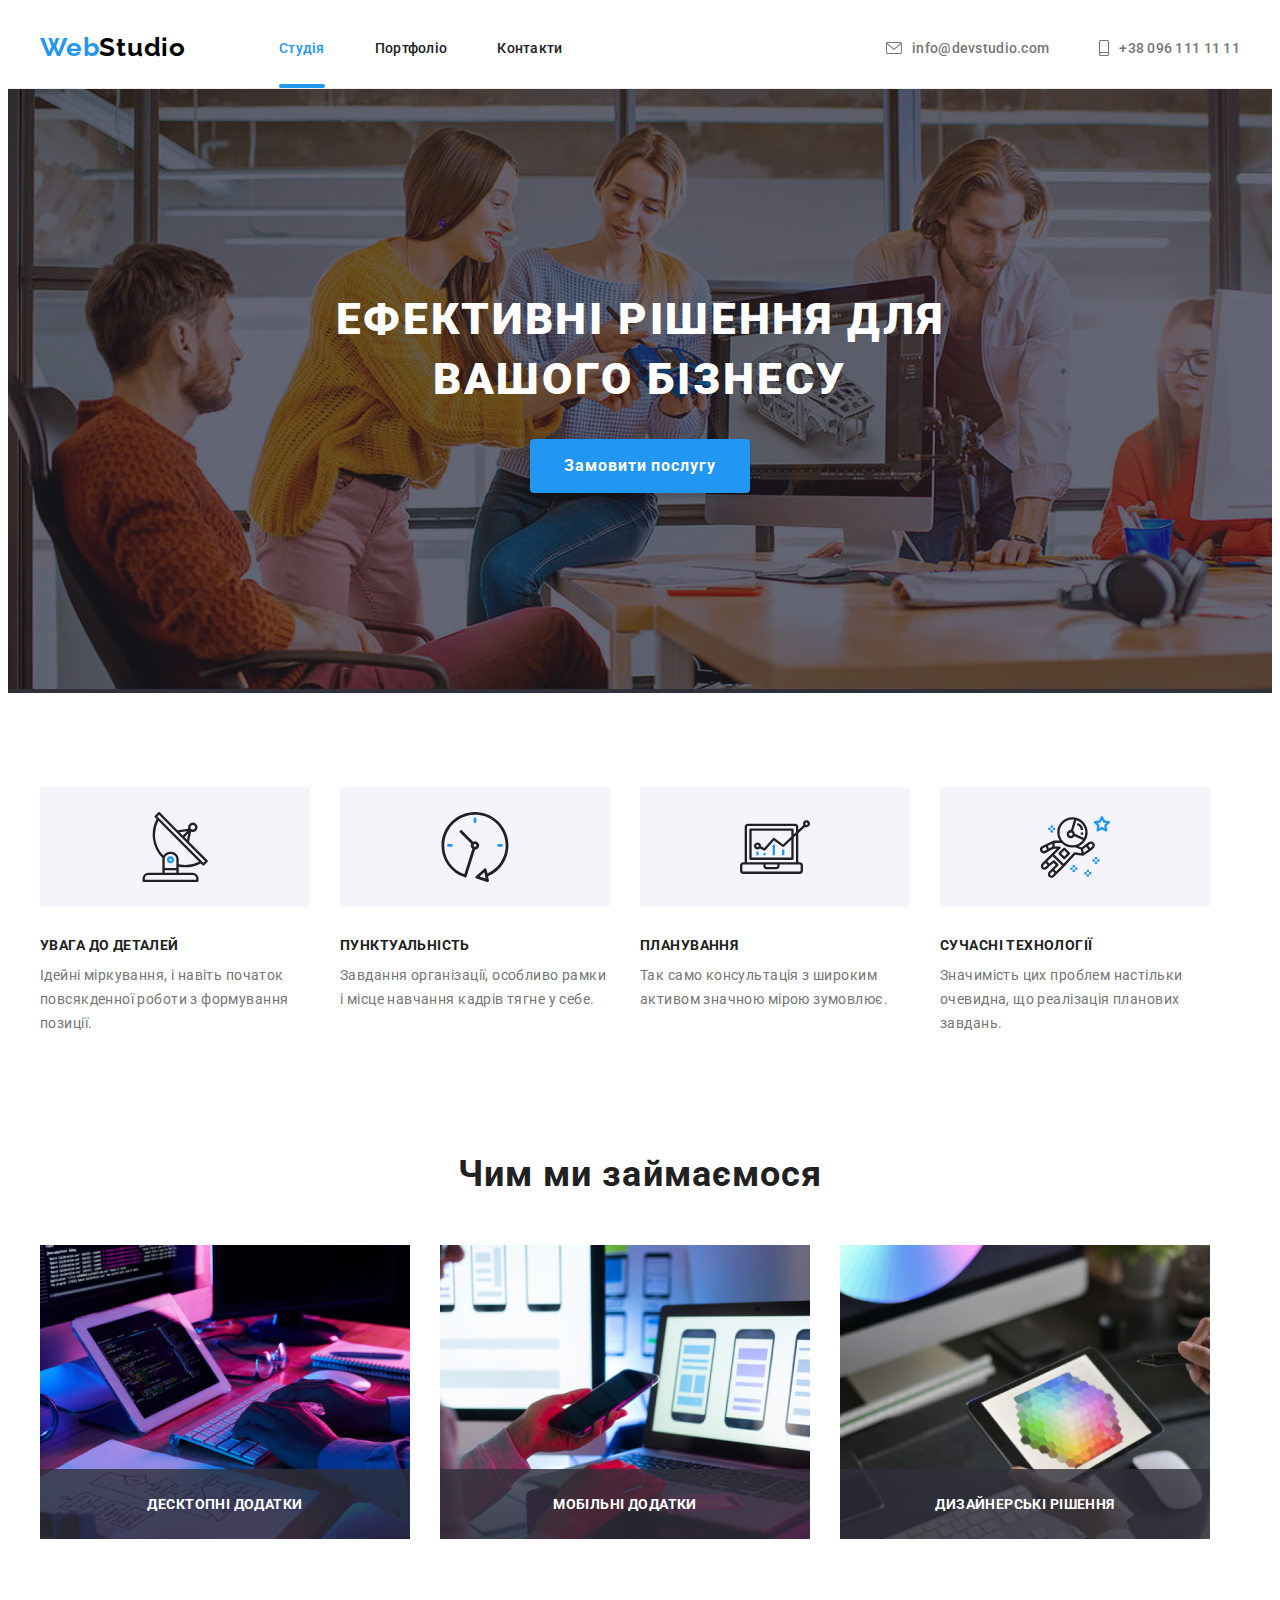
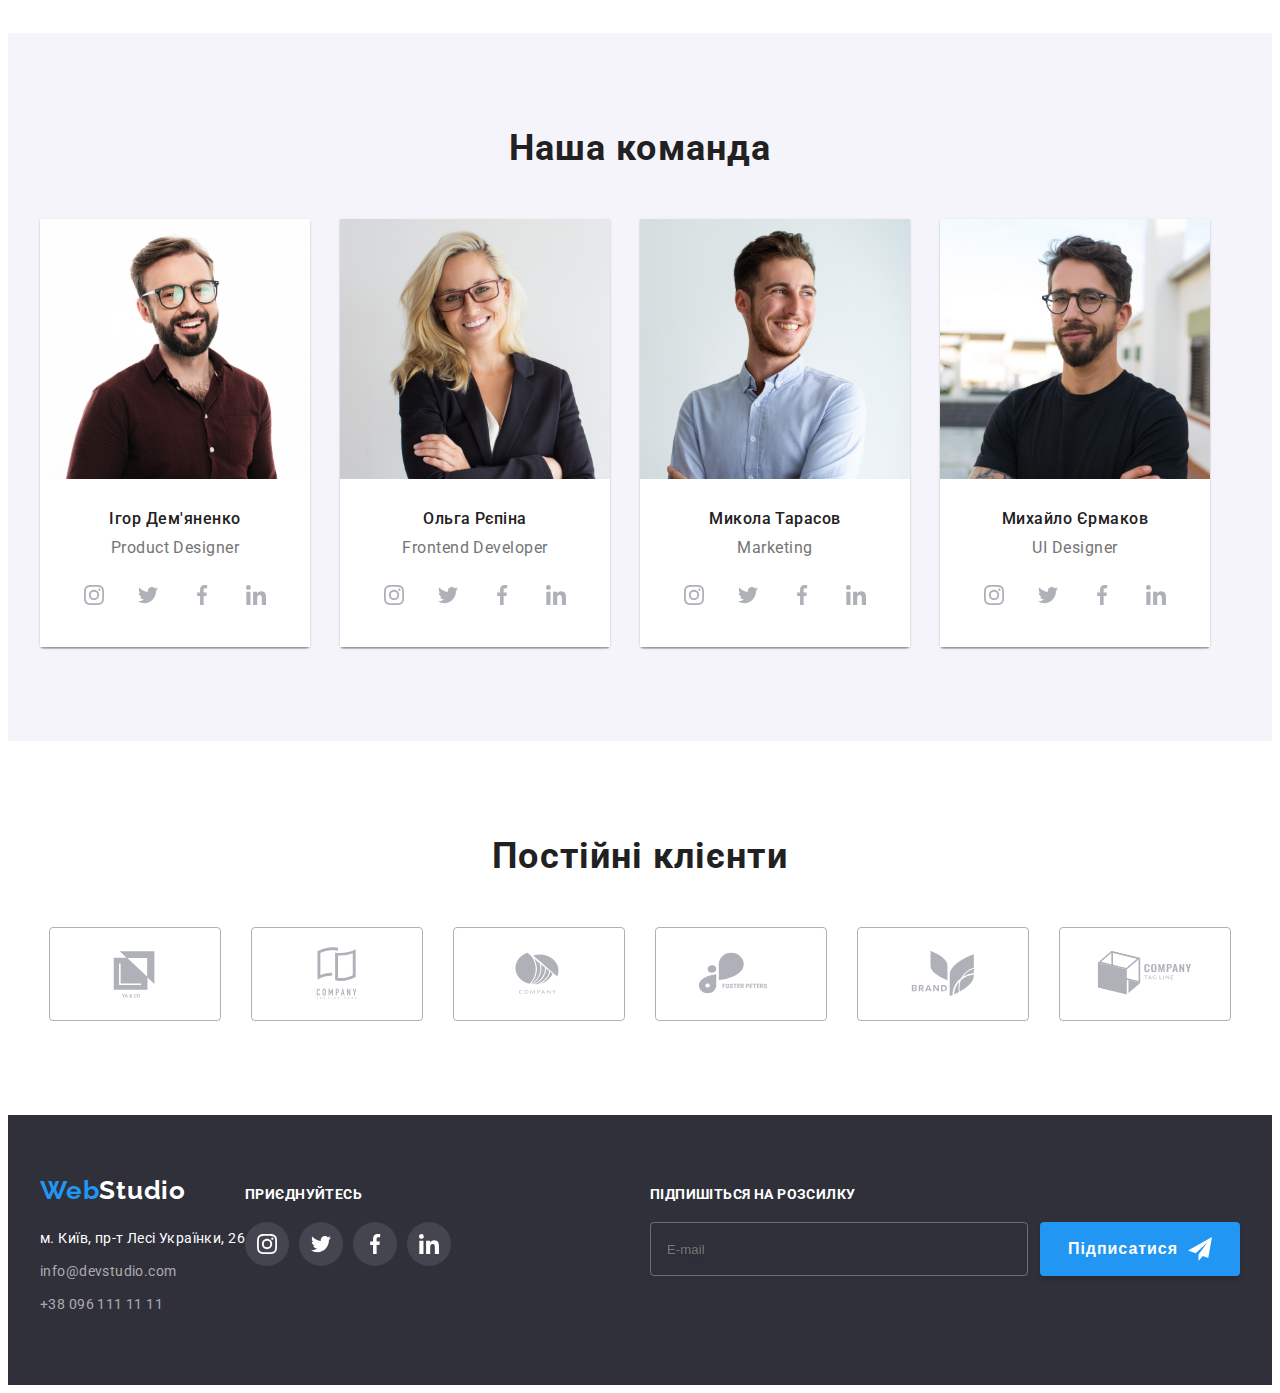
==== commit f84a66e0: "add scss structure" ====
--- a/index.html
+++ b/index.html
@@ -4,7 +4,7 @@
     <meta charset="UTF-8" />
     <meta http-equiv="X-UA-Compatible" content="IE=edge" />
     <meta name="viewport" content="width=device-width, initial-scale=1.0" />
-    <title>Studio</title>
+    <title>!!!!Studio</title>
     <!-- -----normalize CSS----- -->
     <link
       rel="stylesheet"
@@ -21,39 +21,40 @@
       rel="stylesheet"
     />
     <!-- -----Custom CSS----- -->
-    <link rel="stylesheet" href="./css/styles.css" />
+    <link rel="stylesheet" href="./css/main.min.css" />
+    <!-- <link rel="stylesheet" href="./css/styles.css" /> -->
   </head>
 
   <body>
     <!-- -----HEADER----- -->
     <header class="header">
       <div class="header-container container">
-        <a href="./" class="logo-link link"><span class="logo-part">Web</span>Studio</a>
+        <a href="./" class="logo__link link header__logo"><span class="logo__part">Web</span>Studio</a>
         <nav>
-          <ul class="nav-list list">
-            <li class="nav-item">
-              <a href="./" class="nav-link link current">Студія</a>
-            </li>
-            <li class="nav-item">
-              <a href="./portfolio.html" class="nav-link link">Портфоліо</a>
-            </li>
-            <li class="nav-item">
-              <a href="" class="nav-link link">Контакти</a>
+          <ul class="nav__list list">
+            <li class="nav__item">
+              <a href="./" class="nav__link link nav__link--current">Студія</a>
+            </li>
+            <li class="nav__item">
+              <a href="./portfolio.html" class="nav__link link">Портфоліо</a>
+            </li>
+            <li class="nav__item">
+              <a href="" class="nav__link link">Контакти</a>
             </li>
           </ul>
         </nav>
-        <ul class="authoriz-list list">
-          <li class="authoriz-item">
-            <a href="mailto:info@devstudio.com" class="authoriz-mail link">
-              <svg class="header-icon" width="16px" height="12px">
+        <ul class="authoriz__list list">
+          <li class="authoriz__item">
+            <a href="mailto:info@devstudio.com" class="authoriz__mail link">
+              <svg class="authoriz__icon" width="16px" height="12px">
                 <use href="./images/icons/icons.svg#envelope"></use>
               </svg>
               info@devstudio.com</a
             >
           </li>
-          <li class="authoriz-item">
-            <a href="tel:+380961111111" class="authoriz-tel link">
-              <svg class="header-icon" width="10px" height="16px">
+          <li class="authoriz__item">
+            <a href="tel:+380961111111" class="authoriz__tel link">
+              <svg class="authoriz__icon" width="10px" height="16px">
                 <use href="./images/icons/icons.svg#smartphone"></use>
               </svg>
               +38 096 111 11 11</a
@@ -67,74 +68,74 @@
       <!-- -----HERO----- -->
       <section class="hero">
         <div class="container">
-          <h1 class="hero-text">
+          <h1 class="hero__text">
             Ефективні рішення для<br />
             вашого бізнесу
           </h1>
-          <button type="button" class="hero-btn" data-modal-open>Замовити послугу</button>
+          <button type="button" class="hero__btn" data-modal-open>Замовити послугу</button>
         </div>
       </section>
       <!-- -----PREFERENCE----- -->
       <section class="preference">
         <div class="container">
-          <h2 class="preference-title visually-hidden">Наші переваги</h2>
-          <ul class="preference-list list">
-            <li class="preference-item">
-              <div class="preference-icon-thumb">
-                <svg class="preference-icon" width="70px" height="70px">
+          <h2 class="preference__title visually-hidden">Наші переваги</h2>
+          <ul class="preference__list list">
+            <li class="preference__item">
+              <div class="preference__icon-thumb">
+                <svg class="preference__icon" width="70px" height="70px">
                   <use href="./images/icons/icons.svg#antenna"></use>
                 </svg>
               </div>
-              <h3 class="preference-subtitle">УВАГА ДО ДЕТАЛЕЙ</h3>
-              <p class="preference-text">
+              <h3 class="preference__subtitle">УВАГА ДО ДЕТАЛЕЙ</h3>
+              <p class="preference__text">
                 Ідейні міркування, і навіть початок повсякденної роботи з формування позиції.
               </p>
             </li>
-            <li class="preference-item">
-              <div class="preference-icon-thumb">
-                <svg class="preference-icon" width="70px" height="70px">
+            <li class="preference__item">
+              <div class="preference__icon-thumb">
+                <svg class="preference__icon" width="70px" height="70px">
                   <use href="./images/icons/icons.svg#clock"></use>
                 </svg>
               </div>
-              <h3 class="preference-subtitle">ПУНКТУАЛЬНІСТЬ</h3>
-              <p class="preference-text">Завдання організації, особливо рамки і місце навчання кадрів тягне у себе.</p>
-            </li>
-            <li class="preference-item">
-              <div class="preference-icon-thumb">
-                <svg class="preference-icon" width="70px" height="70px">
+              <h3 class="preference__subtitle">ПУНКТУАЛЬНІСТЬ</h3>
+              <p class="preference__text">Завдання організації, особливо рамки і місце навчання кадрів тягне у себе.</p>
+            </li>
+            <li class="preference__item">
+              <div class="preference__icon-thumb">
+                <svg class="preference__icon" width="70px" height="70px">
                   <use href="./images/icons/icons.svg#diagram"></use>
                 </svg>
               </div>
-              <h3 class="preference-subtitle">ПЛАНУВАННЯ</h3>
-              <p class="preference-text">Так само консультація з широким активом значною мірою зумовлює.</p>
-            </li>
-            <li class="preference-item">
-              <div class="preference-icon-thumb">
-                <svg class="preference-icon" width="70px" height="70px">
+              <h3 class="preference__subtitle">ПЛАНУВАННЯ</h3>
+              <p class="preference__text">Так само консультація з широким активом значною мірою зумовлює.</p>
+            </li>
+            <li class="preference__item">
+              <div class="preference__icon-thumb">
+                <svg class="preference__icon" width="70px" height="70px">
                   <use href="./images/icons/icons.svg#astronaut"></use>
                 </svg>
               </div>
-              <h3 class="preference-subtitle">СУЧАСНІ ТЕХНОЛОГІЇ</h3>
-              <p class="preference-text">Значимість цих проблем настільки очевидна, що реалізація планових завдань.</p>
+              <h3 class="preference__subtitle">СУЧАСНІ ТЕХНОЛОГІЇ</h3>
+              <p class="preference__text">Значимість цих проблем настільки очевидна, що реалізація планових завдань.</p>
             </li>
           </ul>
         </div>
       </section>
-      <!-- -----WORK----- -->
+      <!-- -----WORK------ -->
       <section class="work">
         <div class="container">
-          <h2 class="work-title">Чим ми займаємося</h2>
-          <ul class="work-list list">
-            <li class="work-item">
-              <p class="work-text">Десктопні додатки</p>
+          <h2 class="work__title">Чим ми займаємося</h2>
+          <ul class="work__list list">
+            <li class="work__item">
+              <p class="work__text">Десктопні додатки</p>
               <img src="./images/img1-1.jpg" alt="печатаю за комп'ютером" width="370" height="294" />
             </li>
-            <li class="work-item">
-              <p class="work-text">Мобільні додатки</p>
+            <li class="work__item">
+              <p class="work__text">Мобільні додатки</p>
               <img src="./images/img1-2.jpg" alt="обираю макет на ноутбуці" width="370" height="294" />
             </li>
-            <li class="work-item">
-              <p class="work-text">Дизайнерські рішення</p>
+            <li class="work__item">
+              <p class="work__text">Дизайнерські рішення</p>
               <img src="./images/img1-3.jpg" alt="обираю колір для макету" width="370" height="294" />
             </li>
           </ul>
@@ -143,62 +144,62 @@
       <!-- -----TEAM----- -->
       <section class="team">
         <div class="container">
-          <h2 class="team-title">Наша команда</h2>
-          <ul class="team-list list">
-            <li class="team-item">
+          <h2 class="team__title">Наша команда</h2>
+          <ul class="team__list list">
+            <li class="team__item">
               <img src="./images/imgface-1.jpg" alt="фото сотрудника" width="270" height="260" />
-              <div class="team-text-cont">
-                <h3 class="team-subtitle">Ігор Дем'яненко</h3>
-                <span class="team-text">Product Designer</span>
-                <ul class="team-social-list list">
-                  <li class="team-social-item">
+              <div class="team__text-cont">
+                <h3 class="team__subtitle">Ігор Дем'яненко</h3>
+                <span class="team__text">Product Designer</span>
+                <ul class="team__social-list social-list list">
+                  <li class="team__social-item">
                     <a
                       href="https://www.instagram.com/"
-                      class="team-social-link link"
+                      class="team__social-link link"
                       target="_blank"
                       rel="noopener noreferrer nofollow"
                       aria-label="instagram"
                     >
-                      <svg class="team-social-icon" width="20px" height="20px">
+                      <svg class="team__social-icon" width="20px" height="20px">
                         <use href="./images/icons/icons.svg#instagram"></use>
                       </svg>
                     </a>
                   </li>
-                  <li class="team-social-item">
+                  <li class="team__social-item">
                     <a
                       href="https://twitter.com/"
-                      class="team-social-link link"
+                      class="team__social-link link"
                       target="_blank"
                       rel="noopener noreferrer nofollow"
                       aria-label="twitter"
                     >
-                      <svg class="team-social-icon" width="20px" height="20px">
+                      <svg class="team__social-icon" width="20px" height="20px">
                         <use href="./images/icons/icons.svg#twitter"></use>
                       </svg>
                     </a>
                   </li>
-                  <li class="team-social-item">
+                  <li class="team__social-item">
                     <a
                       href="https://www.facebook.com"
-                      class="team-social-link link"
+                      class="team__social-link link"
                       target="_blank"
                       rel="noopener noreferrer nofollow"
                       aria-label="facebook"
                     >
-                      <svg class="team-social-icon" width="20px" height="20px">
+                      <svg class="team__social-icon" width="20px" height="20px">
                         <use href="./images/icons/icons.svg#facebook"></use>
                       </svg>
                     </a>
                   </li>
-                  <li class="team-social-item">
+                  <li class="team__social-item">
                     <a
                       href="https://www.linkedin.com"
-                      class="team-social-link link"
+                      class="team__social-link link"
                       target="_blank"
                       rel="noopener noreferrer nofollow"
                       aria-label="linkedin"
                     >
-                      <svg class="team-social-icon" width="20px" height="20px">
+                      <svg class="team__social-icon" width="20px" height="20px">
                         <use href="./images/icons/icons.svg#linkedin"></use>
                       </svg>
                     </a>
@@ -206,60 +207,60 @@
                 </ul>
               </div>
             </li>
-            <li class="team-item">
+            <li class="team__item">
               <img src="./images/imgface-2.jpg" alt="фото сотрудника" width="270" height="260" />
-              <div class="team-text-cont">
-                <h3 class="team-subtitle">Ольга Рєпіна</h3>
-                <span class="team-text">Frontend Developer</span>
-                <ul class="team-social-list list">
-                  <li class="team-social-item">
+              <div class="team__text-cont">
+                <h3 class="team__subtitle">Ольга Рєпіна</h3>
+                <span class="team__text">Frontend Developer</span>
+                <ul class="team__social-list social-list list">
+                  <li class="team__social-item">
                     <a
                       href="https://www.instagram.com/"
-                      class="team-social-link link"
+                      class="team__social-link link"
                       target="_blank"
                       rel="noopener noreferrer nofollow"
                       aria-label="instagram"
                     >
-                      <svg class="team-social-icon" width="20px" height="20px">
+                      <svg class="team__social-icon" width="20px" height="20px">
                         <use href="./images/icons/icons.svg#instagram"></use>
                       </svg>
                     </a>
                   </li>
-                  <li class="team-social-item">
+                  <li class="team__social-item">
                     <a
                       href="https://twitter.com/"
-                      class="team-social-link link"
+                      class="team__social-link link"
                       target="_blank"
                       rel="noopener noreferrer nofollow"
                       aria-label="twitter"
                     >
-                      <svg class="team-social-icon" width="20px" height="20px">
+                      <svg class="team__social-icon" width="20px" height="20px">
                         <use href="./images/icons/icons.svg#twitter"></use>
                       </svg>
                     </a>
                   </li>
-                  <li class="team-social-item">
+                  <li class="team__social-item">
                     <a
                       href="https://www.facebook.com"
-                      class="team-social-link link"
+                      class="team__social-link link"
                       target="_blank"
                       rel="noopener noreferrer nofollow"
                       aria-label="facebook"
                     >
-                      <svg class="team-social-icon" width="20px" height="20px">
+                      <svg class="team__social-icon" width="20px" height="20px">
                         <use href="./images/icons/icons.svg#facebook"></use>
                       </svg>
                     </a>
                   </li>
-                  <li class="team-social-item">
+                  <li class="team__social-item">
                     <a
                       href="https://www.linkedin.com"
-                      class="team-social-link link"
+                      class="team__social-link link"
                       target="_blank"
                       rel="noopener noreferrer nofollow"
                       aria-label="linkedin"
                     >
-                      <svg class="team-social-icon" width="20px" height="20px">
+                      <svg class="team__social-icon" width="20px" height="20px">
                         <use href="./images/icons/icons.svg#linkedin"></use>
                       </svg>
                     </a>
@@ -267,60 +268,60 @@
                 </ul>
               </div>
             </li>
-            <li class="team-item">
+            <li class="team__item">
               <img src="./images/imgface-3.jpg" alt="фото сотрудника" width="270" height="260" />
-              <div class="team-text-cont">
-                <h3 class="team-subtitle">Микола Тарасов</h3>
-                <span class="team-text">Marketing</span>
-                <ul class="team-social-list list">
-                  <li class="team-social-item">
+              <div class="team__text-cont">
+                <h3 class="team__subtitle">Микола Тарасов</h3>
+                <span class="team__text">Marketing</span>
+                <ul class="team__social-list social-list list">
+                  <li class="team__social-item">
                     <a
                       href="https://www.instagram.com/"
-                      class="team-social-link link"
+                      class="team__social-link link"
                       target="_blank"
                       rel="noopener noreferrer nofollow"
                       aria-label="instagram"
                     >
-                      <svg class="team-social-icon" width="20px" height="20px">
+                      <svg class="team__social-icon" width="20px" height="20px">
                         <use href="./images/icons/icons.svg#instagram"></use>
                       </svg>
                     </a>
                   </li>
-                  <li class="team-social-item">
+                  <li class="team__social-item">
                     <a
                       href="https://twitter.com/"
-                      class="team-social-link link"
+                      class="team__social-link link"
                       target="_blank"
                       rel="noopener noreferrer nofollow"
                       aria-label="twitter"
                     >
-                      <svg class="team-social-icon" width="20px" height="20px">
+                      <svg class="team__social-icon" width="20px" height="20px">
                         <use href="./images/icons/icons.svg#twitter"></use>
                       </svg>
                     </a>
                   </li>
-                  <li class="team-social-item">
+                  <li class="team__social-item">
                     <a
                       href="https://www.facebook.com"
-                      class="team-social-link link"
+                      class="team__social-link link"
                       target="_blank"
                       rel="noopener noreferrer nofollow"
                       aria-label="facebook"
                     >
-                      <svg class="team-social-icon" width="20px" height="20px">
+                      <svg class="team__social-icon" width="20px" height="20px">
                         <use href="./images/icons/icons.svg#facebook"></use>
                       </svg>
                     </a>
                   </li>
-                  <li class="team-social-item">
+                  <li class="team__social-item">
                     <a
                       href="https://www.linkedin.com"
-                      class="team-social-link link"
+                      class="team__social-link link"
                       target="_blank"
                       rel="noopener noreferrer nofollow"
                       aria-label="linkedin"
                     >
-                      <svg class="team-social-icon" width="20px" height="20px">
+                      <svg class="team__social-icon" width="20px" height="20px">
                         <use href="./images/icons/icons.svg#linkedin"></use>
                       </svg>
                     </a>
@@ -328,60 +329,60 @@
                 </ul>
               </div>
             </li>
-            <li class="team-item">
+            <li class="team__item">
               <img src="./images/imgface-4.jpg" alt="фото сотрудника" width="270" height="260" />
-              <div class="team-text-cont">
-                <h3 class="team-subtitle">Михайло Єрмаков</h3>
-                <span class="team-text">UI Designer</span>
-                <ul class="team-social-list list">
-                  <li class="team-social-item">
+              <div class="team__text-cont">
+                <h3 class="team__subtitle">Михайло Єрмаков</h3>
+                <span class="team__text">UI Designer</span>
+                <ul class="team__social-list social-list list">
+                  <li class="team__social-item">
                     <a
                       href="https://www.instagram.com/"
-                      class="team-social-link link"
+                      class="team__social-link link"
                       target="_blank"
                       rel="noopener noreferrer nofollow"
                       aria-label="instagram"
                     >
-                      <svg class="team-social-icon" width="20px" height="20px">
+                      <svg class="team__social-icon" width="20px" height="20px">
                         <use href="./images/icons/icons.svg#instagram"></use>
                       </svg>
                     </a>
                   </li>
-                  <li class="team-social-item">
+                  <li class="team__social-item">
                     <a
                       href="https://twitter.com/"
-                      class="team-social-link link"
+                      class="team__social-link link"
                       target="_blank"
                       rel="noopener noreferrer nofollow"
                       aria-label="twitter"
                     >
-                      <svg class="team-social-icon" width="20px" height="20px">
+                      <svg class="team__social-icon" width="20px" height="20px">
                         <use href="./images/icons/icons.svg#twitter"></use>
                       </svg>
                     </a>
                   </li>
-                  <li class="team-social-item">
+                  <li class="team__social-item">
                     <a
                       href="https://www.facebook.com"
-                      class="team-social-link link"
+                      class="team__social-link link"
                       target="_blank"
                       rel="noopener noreferrer nofollow"
                       aria-label="facebook"
                     >
-                      <svg class="team-social-icon" width="20px" height="20px">
+                      <svg class="team__social-icon" width="20px" height="20px">
                         <use href="./images/icons/icons.svg#facebook"></use>
                       </svg>
                     </a>
                   </li>
-                  <li class="team-social-item">
+                  <li class="team__social-item">
                     <a
                       href="https://www.linkedin.com"
-                      class="team-social-link link"
+                      class="team__social-link link"
                       target="_blank"
                       rel="noopener noreferrer nofollow"
                       aria-label="linkedin"
                     >
-                      <svg class="team-social-icon" width="20px" height="20px">
+                      <svg class="team__social-icon" width="20px" height="20px">
                         <use href="./images/icons/icons.svg#linkedin"></use>
                       </svg>
                     </a>
@@ -392,49 +393,49 @@
           </ul>
         </div>
       </section>
-      <!-- -----CLIENTS----- -->
+      <!-- -----CLIENTS------ -->
       <section class="clients">
         <div class="container">
-          <h2 class="clients-text">Постійні клієнти</h2>
-          <ul class="clients-list list">
-            <li class="clients-item">
-              <a href="https://www.google.com" class="clients-link" target="_blank" rel="noopener noreferrer"
-                ><svg class="clients-icon" width="106px" height="60px">
+          <h2 class="clients__text">Постійні клієнти</h2>
+          <ul class="clients__list list">
+            <li class="clients__item">
+              <a href="https://www.google.com" class="clients__link" target="_blank" rel="noopener noreferrer"
+                ><svg class="clients__icon" width="106px" height="60px">
                   <use href="./images/icons/icons.svg#Logo1"></use>
                 </svg>
               </a>
             </li>
-            <li class="clients-item">
-              <a href="https://www.google.com" class="clients-link" target="_blank" rel="noopener noreferrer"
-                ><svg class="clients-icon" width="106px" height="60px">
+            <li class="clients__item">
+              <a href="https://www.google.com" class="clients__link" target="_blank" rel="noopener noreferrer"
+                ><svg class="clients__icon" width="106px" height="60px">
                   <use href="./images/icons/icons.svg#Logo2"></use>
                 </svg>
               </a>
             </li>
-            <li class="clients-item">
-              <a href="https://www.google.com" class="clients-link" target="_blank" rel="noopener noreferrer"
-                ><svg class="clients-icon" width="106px" height="60px">
+            <li class="clients__item">
+              <a href="https://www.google.com" class="clients__link" target="_blank" rel="noopener noreferrer"
+                ><svg class="clients__icon" width="106px" height="60px">
                   <use href="./images/icons/icons.svg#Logo3"></use>
                 </svg>
               </a>
             </li>
-            <li class="clients-item">
-              <a href="https://www.google.com" class="clients-link" target="_blank" rel="noopener noreferrer"
-                ><svg class="clients-icon" width="106px" height="60px">
+            <li class="clients__item">
+              <a href="https://www.google.com" class="clients__link" target="_blank" rel="noopener noreferrer"
+                ><svg class="clients__icon" width="106px" height="60px">
                   <use href="./images/icons/icons.svg#Logo4"></use>
                 </svg>
               </a>
             </li>
-            <li class="clients-item">
-              <a href="https://www.google.com" class="clients-link" target="_blank" rel="noopener noreferrer">
-                <svg class="clients-icon" width="106px" height="60px">
+            <li class="clients__item">
+              <a href="https://www.google.com" class="clients__link" target="_blank" rel="noopener noreferrer">
+                <svg class="clients__icon" width="106px" height="60px">
                   <use href="./images/icons/icons.svg#Logo5"></use>
                 </svg>
               </a>
             </li>
-            <li class="clients-item">
-              <a href="https://www.google.com" class="clients-link" target="_blank" rel="noopener noreferrer">
-                <svg class="clients-icon" width="106px" height="60px">
+            <li class="clients__item">
+              <a href="https://www.google.com" class="clients__link" target="_blank" rel="noopener noreferrer">
+                <svg class="clients__icon" width="106px" height="60px">
                   <use href="./images/icons/icons.svg#Logo6"></use>
                 </svg>
               </a>
@@ -445,78 +446,78 @@
     </main>
     <!-- -----FOOTER----- -->
     <footer class="footer">
-      <div class="container footer-group">
-        <div class="footer-contacts">
-          <a href="" class="logo-link link"><span class="logo-part">Web</span>Studio</a>
-          <address class="address">
+      <div class="container footer__group">
+        <div class="footer__contacts">
+          <a href="" class="logo__link link footer__logo"><span class="logo__part">Web</span>Studio</a>
+          <address class="footer-address">
             <a
               href="https://goo.gl/maps/qrhuLcH9iDoWpVt69"
-              class="address-link link"
+              class="footer-address__link link"
               target="_blank"
               rel="noreferrer noopener nofollow"
-              ><span class="adress-text">м. Київ, пр-т Лесі Українки, 26</span></a
+              ><span class="footer-address__text">м. Київ, пр-т Лесі Українки, 26</span></a
             >
-            <ul class="footer-auth-list list">
-              <li class="footer-auth-item">
-                <a href="mailto:info@devstudio.com" class="footer-mail link">info@devstudio.com</a>
+            <ul class="footer-auth__list list">
+              <li class="footer-auth__item">
+                <a href="mailto:info@devstudio.com" class="footer-auth__link link">info@devstudio.com</a>
               </li>
-              <li class="footer-auth-item">
-                <a href="tel:+380961111111" class="footer-tel link">+38 096 111 11 11</a>
+              <li class="footer-auth__item">
+                <a href="tel:+380961111111" class="footer-auth__link link">+38 096 111 11 11</a>
               </li>
             </ul>
           </address>
         </div>
         <div class="footer-socials">
-          <h3 class="footer-socials-text">приєднуйтесь</h3>
-          <ul class="team-social-list list">
-            <li class="team-social-item">
+          <h3 class="footer-socials__text">приєднуйтесь</h3>
+          <ul class="team__social-list social-list list">
+            <li class="team__social-item">
               <a
                 href="https://www.instagram.com/"
-                class="team-social-link link"
+                class="team__social-link link"
                 target="_blank"
                 rel="noopener noreferrer nofollow"
                 aria-label="instagram"
               >
-                <svg class="team-social-icon" width="20px" height="20px">
+                <svg class="team__social-icon" width="20px" height="20px">
                   <use href="./images/icons/icons.svg#instagram"></use>
                 </svg>
               </a>
             </li>
-            <li class="team-social-item">
+            <li class="team__social-item">
               <a
                 href="https://twitter.com/"
-                class="team-social-link link"
+                class="team__social-link link"
                 target="_blank"
                 rel="noopener noreferrer nofollow"
                 aria-label="twitter"
               >
-                <svg class="team-social-icon" width="20px" height="20px">
+                <svg class="team__social-icon" width="20px" height="20px">
                   <use href="./images/icons/icons.svg#twitter"></use>
                 </svg>
               </a>
             </li>
-            <li class="team-social-item">
+            <li class="team__social-item">
               <a
                 href="https://www.facebook.com"
-                class="team-social-link link"
+                class="team__social-link link"
                 target="_blank"
                 rel="noopener noreferrer nofollow"
                 aria-label="facebook"
               >
-                <svg class="team-social-icon" width="20px" height="20px">
+                <svg class="team__social-icon" width="20px" height="20px">
                   <use href="./images/icons/icons.svg#facebook"></use>
                 </svg>
               </a>
             </li>
-            <li class="team-social-item">
+            <li class="team__social-item">
               <a
                 href="https://www.linkedin.com"
-                class="team-social-link link"
+                class="team__social-link link"
                 target="_blank"
                 rel="noopener noreferrer nofollow"
                 aria-label="linkedin"
               >
-                <svg class="team-social-icon" width="20px" height="20px">
+                <svg class="team__social-icon" width="20px" height="20px">
                   <use href="./images/icons/icons.svg#linkedin"></use>
                 </svg>
               </a>
@@ -525,12 +526,12 @@
         </div>
         <form class="footer-form" action="">
           <div class="footer-input">
-          <p class="footer-input-text">Підпишіться на розсилку</p>
-          <div class="footer-input-wrapper">
-            <input type="email" class="footer-input-field" placeholder="E-mail" />
-            <div class="footer-btn-wrapper">
+          <p class="footer-input__text">Підпишіться на розсилку</p>
+          <div class="footer-input__wrapper">
+            <input type="email" class="footer-input__field" placeholder="E-mail" />
+            <div class="footer-btn__wrapper">
               <button type="submit" class="footer-btn">
-                Підписатися<svg class="footer-input-icon" width="24px" height="24px">
+                Підписатися<svg class="footer-btn__icon" width="24px" height="24px">
                   <use href="./images/icons/icons.svg#letter-icon"></use>
                 </svg>
               </button>
--- a/css/main.min.css
+++ b/css/main.min.css
@@ -0,0 +1 @@
+.visually-hidden{position:absolute;width:1px;height:1px;margin:-1px;border:0;padding:0;white-space:nowrap;-webkit-clip-path:inset(100%);clip-path:inset(100%);clip:rect(0 0 0 0);overflow:hidden}.list{list-style:none;padding:0;margin:0}.link{text-decoration:none}img{display:block}h1,h2,h3,h4,h5,h6,p{margin:0}body{font-family:"Roboto",sans-serif}.container{width:1200px;padding:0 15px;margin:0 auto}.logo__link{font-family:"Raleway";font-weight:700;font-size:26px;line-height:1.1923076923;letter-spacing:.03em;color:#000}.logo__part{color:#2196f3}.header{border-bottom:1px solid #ececec}.header-container{display:-webkit-box;display:-ms-flexbox;display:flex;-webkit-box-align:center;-ms-flex-align:center;align-items:center}.header__logo{margin-right:93px;padding-top:24px;padding-bottom:25px}.nav__list{display:-webkit-box;display:-ms-flexbox;display:flex}.nav__item:not(:last-child){margin-right:50px}.nav__item{font-weight:500;font-size:14px;line-height:1.1428571429;letter-spacing:.02em}.nav__link{position:relative;display:inline-block;padding:32px 0;color:#212121;-webkit-transition-property:color;transition-property:color;-webkit-transition-duration:250ms;transition-duration:250ms;-webkit-transition-timing-function:cubic-bezier(0.4, 0, 0.2, 1);transition-timing-function:cubic-bezier(0.4, 0, 0.2, 1)}.nav__link--current{color:#2196f3}.nav__link--current::after{content:"";position:absolute;bottom:0px;display:block;width:100%;height:4px;background-color:#2196f3;border-radius:2px}.nav__link:hover,.nav__link:focus{color:#2196f3}.authoriz__list{display:-webkit-box;display:-ms-flexbox;display:flex;margin:0 0 0 auto}.authoriz__item{font-weight:500;font-size:14px;line-height:1.1428571429;letter-spacing:.02em}.authoriz__mail,.authoriz__tel+.authoriz__tel{margin-right:50px}.authoriz__mail,.authoriz__tel{display:-webkit-box;display:-ms-flexbox;display:flex;-webkit-box-align:center;-ms-flex-align:center;align-items:center;padding-top:32px;padding-bottom:32px;color:#757575;-webkit-transition-property:color;transition-property:color;-webkit-transition-duration:250ms;transition-duration:250ms;-webkit-transition-timing-function:cubic-bezier(0.4, 0, 0.2, 1);transition-timing-function:cubic-bezier(0.4, 0, 0.2, 1)}.authoriz__mail:focus,.authoriz__mail:hover,.authoriz__tel:focus,.authoriz__tel:hover{color:#2196f3}.authoriz__icon{margin-right:10px;fill:currentColor}.hero{background-color:#2f303a;background-image:-webkit-gradient(linear, left top, right top, from(rgba(47, 48, 58, 0.4)), to(rgba(47, 48, 58, 0.4))),url(../images/bg-hero.jpg);background-image:linear-gradient(to right, rgba(47, 48, 58, 0.4), rgba(47, 48, 58, 0.4)),url(../images/bg-hero.jpg);background-repeat:no-repeat;max-width:1600px;margin:0 auto}.hero .container{padding:200px 0}.hero__text{margin-bottom:30px;font-weight:900;font-size:44px;line-height:1.3636363636;text-align:center;letter-spacing:.06em;text-transform:uppercase;color:#fff}.hero__btn{display:block;margin:0 auto;padding:10px 32px;font-family:inherit;font-weight:700;font-size:16px;line-height:1.875;-webkit-box-align:center;-ms-flex-align:center;align-items:center;text-align:center;letter-spacing:.06em;color:#fff;background-color:#2196f3;-webkit-box-shadow:0px 4px 4px rgba(0,0,0,.15);box-shadow:0px 4px 4px rgba(0,0,0,.15);border-radius:4px;border-color:rgba(0,0,0,0);cursor:pointer}.hero__btn:active{background-color:#188ce8}.preference{padding:94px 0 118px}.preference__list{display:-webkit-box;display:-ms-flexbox;display:flex;gap:30px}.preference__item{width:270px}.preference__icon-thumb{display:-webkit-box;display:-ms-flexbox;display:flex;-webkit-box-align:center;-ms-flex-align:center;align-items:center;-webkit-box-pack:center;-ms-flex-pack:center;justify-content:center;width:270px;height:120px;margin-bottom:30px;background:#f5f4fa;border-radius:4px}.preference__subtitle{margin-bottom:10px;font-weight:700;font-size:14px;line-height:1.1428571429;letter-spacing:.03em;text-transform:uppercase;color:#212121}.preference__text{font-weight:400;font-size:14px;line-height:1.7142857143;letter-spacing:.03em;color:#757575}.work{padding-bottom:94px}.work__title{margin-bottom:50px;font-weight:700;font-size:36px;line-height:1.1666666667;text-align:center;letter-spacing:.03em;color:#212121}.work__list{display:-webkit-box;display:-ms-flexbox;display:flex;gap:30px}.work__item{position:relative}.work__text{position:absolute;bottom:0;display:-webkit-inline-box;display:-ms-inline-flexbox;display:inline-flex;-webkit-box-pack:center;-ms-flex-pack:center;justify-content:center;-webkit-box-align:center;-ms-flex-align:center;align-items:center;width:100%;height:70px;font-weight:700;font-size:14px;line-height:1.1428571429;text-align:center;letter-spacing:.03em;text-transform:uppercase;color:#fff;background:rgba(47,48,58,.8)}.team{padding:94px 0;background-color:#f5f4fa}.team__text-cont{background-color:#fff}.team__title{margin-bottom:50px;font-weight:700;font-size:36px;line-height:1.1666666667;text-align:center;letter-spacing:.03em;color:#212121}.team__subtitle{margin-bottom:10px;font-weight:500;font-size:16px;line-height:19px;text-align:center;letter-spacing:.03em;color:#212121}.team__list{display:-webkit-box;display:-ms-flexbox;display:flex;gap:30px}.team__item{-webkit-box-shadow:0px 1px 3px rgba(0,0,0,.12),0px 1px 1px rgba(0,0,0,.14),0px 2px 1px rgba(0,0,0,.2);box-shadow:0px 1px 3px rgba(0,0,0,.12),0px 1px 1px rgba(0,0,0,.14),0px 2px 1px rgba(0,0,0,.2);border-radius:0px 0px 4px 4px}.social-list{display:-webkit-box;display:-ms-flexbox;display:flex;-webkit-box-align:center;-ms-flex-align:center;align-items:center;-webkit-box-pack:center;-ms-flex-pack:center;justify-content:center;gap:10px}.team__social-link{display:-webkit-box;display:-ms-flexbox;display:flex;-webkit-box-align:center;-ms-flex-align:center;align-items:center;-webkit-box-pack:center;-ms-flex-pack:center;justify-content:center;width:44px;height:44px;border-radius:50%;color:#afb1b8;-webkit-transition-property:color,background-color;transition-property:color,background-color;-webkit-transition-duration:250ms;transition-duration:250ms;-webkit-transition-timing-function:cubic-bezier(0.4, 0, 0.2, 1);transition-timing-function:cubic-bezier(0.4, 0, 0.2, 1)}.team__social-icon{fill:currentColor}.team__social-link:hover,.team__social-link:focus{color:#fff;background-color:#2196f3}.team__text{display:block;font-weight:400px;margin-bottom:16px;font-size:16px;line-height:1.1875;text-align:center;letter-spacing:.03em;color:#757575}.team__text-cont{padding-top:30px;padding-bottom:30px}.clients{padding:94px 0}.clients__text{margin-bottom:50px;font-weight:700;font-size:36px;line-height:42px;text-align:center;letter-spacing:.03em;color:#212121}.clients__list{display:-webkit-box;display:-ms-flexbox;display:flex;-webkit-box-align:center;-ms-flex-align:center;align-items:center;-webkit-box-pack:center;-ms-flex-pack:center;justify-content:center;gap:30px}.clients__link{display:-webkit-box;display:-ms-flexbox;display:flex;-webkit-box-align:center;-ms-flex-align:center;align-items:center;-webkit-box-pack:center;-ms-flex-pack:center;justify-content:center;width:170px;height:92px;border:1px solid #afb1b8;border-radius:4px;cursor:pointer;color:#afb1b8;-webkit-transition-property:color,border-color;transition-property:color,border-color;-webkit-transition-duration:250ms;transition-duration:250ms;-webkit-transition-timing-function:cubic-bezier(0.4, 0, 0.2, 1);transition-timing-function:cubic-bezier(0.4, 0, 0.2, 1)}.clients__icon{fill:currentColor}.clients__link:hover,.clients__link:focus{color:#2196f3;border-color:#2196f3}.footer{padding:60px 0;background-color:#2f303a}.footer__group{display:-webkit-box;display:-ms-flexbox;display:flex;-webkit-box-align:baseline;-ms-flex-align:baseline;align-items:baseline}.footer__logo{display:block;margin-right:0px;margin-bottom:20px;padding:0;color:#fff}.footer-address__link{font-style:normal;color:#fff}.footer-address__text{display:block;margin-bottom:9px;font-weight:400;font-size:14px;line-height:1.7142857143;letter-spacing:.03em;color:#fff}.footer-auth__link{display:block;margin-bottom:9px;font-style:normal;font-weight:400;font-size:14px;line-height:1.7142857143;letter-spacing:.03em;color:rgba(255,255,255,.6)}.footer-socials__text{margin-bottom:20px;font-weight:700;font-size:14px;line-height:16px;letter-spacing:.03em;text-transform:uppercase;color:#fff}.footer-contacts{margin-right:70px}.footer .team__social-link{color:#fff;background-color:rgba(255,255,255,.1)}.footer-form{margin-left:auto}.footer-input{display:-webkit-box;display:-ms-flexbox;display:flex;-webkit-box-orient:vertical;-webkit-box-direction:normal;-ms-flex-direction:column;flex-direction:column}.footer-input__wrapper{display:-webkit-box;display:-ms-flexbox;display:flex}.footer-input__text{display:block;margin-bottom:20px;font-weight:700;font-size:14px;line-height:1.1428571429;letter-spacing:.03em;text-transform:uppercase;color:#fff}.footer-input__field{width:358px;height:50px;padding-left:16px;margin-right:12px;border:1px solid rgba(255,255,255,.3);-webkit-filter:drop-shadow(0px 4px 4px rgba(0, 0, 0, 0.15));filter:drop-shadow(0px 4px 4px rgba(0, 0, 0, 0.15));border-radius:4px;background-color:rgba(33,149,243,0);color:rgba(255,255,255,.6);-webkit-transition-property:border-color;transition-property:border-color;-webkit-transition-duration:250ms;transition-duration:250ms;-webkit-transition-timing-function:cubic-bezier(0.4, 0, 0.2, 1);transition-timing-function:cubic-bezier(0.4, 0, 0.2, 1)}.footer-input__field:focus{border-color:#2196f3}.footer-btn__wrapper{display:-webkit-box;display:-ms-flexbox;display:flex}.footer-btn{display:-webkit-box;display:-ms-flexbox;display:flex;gap:10px;-webkit-box-align:center;-ms-flex-align:center;align-items:center;font-weight:700;font-size:16px;line-height:1.875;padding:10px 28px;align-items:center;text-align:center;letter-spacing:.06em;color:#fff;background-color:#2196f3;-webkit-box-shadow:0px 4px 4px rgba(0,0,0,.15);box-shadow:0px 4px 4px rgba(0,0,0,.15);border-radius:4px;border:none;cursor:pointer}.footer-btn:active{background-color:var(--bg-btn-active)}.portfolio{padding:94px 0}.portfolio-btn-list{display:-webkit-box;display:-ms-flexbox;display:flex;-webkit-box-pack:center;-ms-flex-pack:center;justify-content:center;gap:8px;margin-bottom:50px}.portfolio-btn{padding:6px 22px;font-weight:500;font-size:16px;line-height:1.625;text-align:center;letter-spacing:.03em;color:#212121;background:#f5f4fa;border-color:rgba(0,0,0,0);border-radius:4px;cursor:pointer;-webkit-transition-property:color,background-color,-webkit-box-shadow;transition-property:color,background-color,-webkit-box-shadow;transition-property:color,background-color,box-shadow;transition-property:color,background-color,box-shadow,-webkit-box-shadow;-webkit-transition-duration:250ms;transition-duration:250ms;-webkit-transition-timing-function:cubic-bezier(0.4, 0, 0.2, 1);transition-timing-function:cubic-bezier(0.4, 0, 0.2, 1)}.portfolio-btn:hover,.portfolio-btn:focus{background-color:#188ce8;color:#fff;-webkit-box-shadow:0px 3px 1px rgba(0,0,0,.1),0px 1px 2px rgba(0,0,0,.08),0px 2px 2px rgba(0,0,0,.12);box-shadow:0px 3px 1px rgba(0,0,0,.1),0px 1px 2px rgba(0,0,0,.08),0px 2px 2px rgba(0,0,0,.12)}.portfolio-text-cont{padding:20px 24px;border-bottom:1px solid #eee;border-right:1px solid #eee;border-left:1px solid #eee}.portfolio-list{display:-webkit-box;display:-ms-flexbox;display:flex;-ms-flex-wrap:wrap;flex-wrap:wrap;gap:30px}.portfolio-item{background:#fff;width:370px;-webkit-transition-property:-webkit-box-shadow;transition-property:-webkit-box-shadow;transition-property:box-shadow;transition-property:box-shadow, -webkit-box-shadow;-webkit-transition-duration:250ms;transition-duration:250ms;-webkit-transition-timing-function:cubic-bezier(0.4, 0, 0.2, 1);transition-timing-function:cubic-bezier(0.4, 0, 0.2, 1)}.portfolio-item:hover{-webkit-box-shadow:0px 1px 1px rgba(0,0,0,.12),0px 4px 4px rgba(0,0,0,.06),1px 4px 6px rgba(0,0,0,.16);box-shadow:0px 1px 1px rgba(0,0,0,.12),0px 4px 4px rgba(0,0,0,.06),1px 4px 6px rgba(0,0,0,.16)}.portfolio-subtitle{font-weight:700;font-size:18px;line-height:2;letter-spacing:.06em;color:#212121}.portfolio-text{font-weight:400;font-size:16px;line-height:30px;letter-spacing:.03em;color:#757575}.overlay-thumb{position:relative;overflow:hidden}.overlay-text{position:absolute;top:0;left:0;height:100%;width:100%;font-weight:400;font-size:18px;line-height:1.5555555556;letter-spacing:.03em;padding:63px 24px;color:#fff;background-color:rgba(33,150,243,.9);-webkit-transform:translateY(100%);transform:translateY(100%);-webkit-transition-property:-webkit-transform;transition-property:-webkit-transform;transition-property:transform;transition-property:transform, -webkit-transform;-webkit-transition-duration:250ms;transition-duration:250ms;-webkit-transition-timing-function:cubic-bezier(0.4, 0, 0.2, 1);transition-timing-function:cubic-bezier(0.4, 0, 0.2, 1)}.portfolio-item:hover .overlay-text{-webkit-transform:translateY(0%);transform:translateY(0%)}.backdrop{position:fixed;top:0;left:0;width:100%;height:100%;background-color:rgba(0,0,0,.2);opacity:1;-webkit-transition:opacity 250ms cubic-bezier(0.4, 0, 0.2, 1);transition:opacity 250ms cubic-bezier(0.4, 0, 0.2, 1)}.backdrop.is-hidden{opacity:0;visibility:hidden;pointer-events:none}.modal{position:absolute;top:50%;left:50%;width:528px;min-height:581px;background:#fff;-webkit-box-shadow:0px 1px 3px rgba(0,0,0,.12),0px 1px 1px rgba(0,0,0,.14),0px 2px 1px rgba(0,0,0,.2);box-shadow:0px 1px 3px rgba(0,0,0,.12),0px 1px 1px rgba(0,0,0,.14),0px 2px 1px rgba(0,0,0,.2);border-radius:4px;-webkit-transform:translate(-50%, -50%) scale(1);transform:translate(-50%, -50%) scale(1);-webkit-transition:-webkit-transform 250ms cubic-bezier(0.4, 0, 0.2, 1);transition:-webkit-transform 250ms cubic-bezier(0.4, 0, 0.2, 1);transition:transform 250ms cubic-bezier(0.4, 0, 0.2, 1);transition:transform 250ms cubic-bezier(0.4, 0, 0.2, 1), -webkit-transform 250ms cubic-bezier(0.4, 0, 0.2, 1)}.modal-btn{position:absolute;top:8px;right:8px;width:30px;height:30px;margin:0;padding:0;background-color:#fff;border:1px solid rgba(0,0,0,.1);border-radius:50%;display:-webkit-box;display:-ms-flexbox;display:flex;-webkit-box-pack:center;-ms-flex-pack:center;justify-content:center;-webkit-box-align:center;-ms-flex-align:center;align-items:center;cursor:pointer}.modal-icon-close{-webkit-transition-property:fill;transition-property:fill;-webkit-transition-duration:250ms;transition-duration:250ms;-webkit-transition-timing-function:cubic-bezier(0.4, 0, 0.2, 1);transition-timing-function:cubic-bezier(0.4, 0, 0.2, 1)}.modal-btn:hover .modal-icon-close{fill:var(--accent-text)}.modal-form{padding-left:41px;padding-right:39px}.form-text{padding-top:40px;margin-bottom:12px;font-weight:700;font-size:20px;line-height:23px;text-align:center;letter-spacing:.03em;color:#212121}.f-label{display:inline-block;font-weight:400;font-size:12px;line-height:14px;margin-bottom:4px;letter-spacing:.01em;color:#757575}.f-input-wrapper{position:relative;margin-bottom:10px;display:-webkit-box;display:-ms-flexbox;display:flex;-webkit-box-orient:vertical;-webkit-box-direction:reverse;-ms-flex-direction:column-reverse;flex-direction:column-reverse}.f-input{width:448px;height:40px;padding-left:42px;padding-right:15px;border:1px solid rgba(33,33,33,.2);border-radius:4px;-webkit-transition-property:border-color,outline;transition-property:border-color,outline;-webkit-transition-duration:250ms;transition-duration:250ms;-webkit-transition-timing-function:cubic-bezier(0.4, 0, 0.2, 1);transition-timing-function:cubic-bezier(0.4, 0, 0.2, 1)}.f-input:focus,.f-input-area:focus{border-color:var(--accent-text);outline:none}.f-input-icon{position:absolute;top:50%;left:12px;-webkit-transform:translateY(-50%);transform:translateY(-50%)}.f-input:focus+.f-input-icon{fill:var(--accent-text)}.f-input-area{width:448px;height:120px;resize:none;border:1px solid rgba(33,33,33,.2);border-radius:4px;padding:12px 16px;margin-bottom:20px;-webkit-transition-property:border-color,outline;transition-property:border-color,outline;-webkit-transition-duration:250ms;transition-duration:250ms;-webkit-transition-timing-function:cubic-bezier(0.4, 0, 0.2, 1);transition-timing-function:cubic-bezier(0.4, 0, 0.2, 1)}.f-input-area::-webkit-input-placeholder{font-weight:400;font-size:12px;line-height:14px;letter-spacing:.01em;color:rgba(117,117,117,.5)}.f-input-area::-moz-placeholder{font-weight:400;font-size:12px;line-height:14px;letter-spacing:.01em;color:rgba(117,117,117,.5)}.f-input-area:-ms-input-placeholder{font-weight:400;font-size:12px;line-height:14px;letter-spacing:.01em;color:rgba(117,117,117,.5)}.f-input-area::-ms-input-placeholder{font-weight:400;font-size:12px;line-height:14px;letter-spacing:.01em;color:rgba(117,117,117,.5)}.f-input-area::placeholder{font-weight:400;font-size:12px;line-height:14px;letter-spacing:.01em;color:rgba(117,117,117,.5)}.f-checkbox{-webkit-appearance:none;-moz-appearance:none;appearance:none;display:inline-block;width:16px;height:15px;border:1.8px solid;border-color:var(--dark-text);border-radius:2px}.f-checkbox:checked{border-color:var(--accent-text);background-color:var(--accent-text);background-image:url("data:image/svg+xml,%3Csvg width='16' height='15' viewBox='0 0 16 15' fill='none' xmlns='http://www.w3.org/2000/svg'%3E%3Crect width='16' height='15' rx='2'/%3E%3Cpath d='M3.95703 7.75166L3.88825 7.68604L3.81923 7.75141L2.93123 8.59258L2.85486 8.66492L2.93097 8.73753L6.42671 12.0724L6.49574 12.1382L6.56476 12.0724L14.069 4.91352L14.1449 4.84116L14.069 4.76881L13.1873 3.92764L13.1183 3.86183L13.0493 3.92761L6.49577 10.1735L3.95703 7.75166Z' fill='white' stroke='white' stroke-width='0.2'/%3E%3C/svg%3E");background-size:cover}.f-checkbox-text{font-weight:400;font-size:14px;line-height:24px;letter-spacing:.03em;color:#757575}.f-checkbox-link{font-weight:400;font-size:14px;line-height:24px;letter-spacing:.03em;-webkit-text-decoration-line:underline;text-decoration-line:underline;color:#2196f3}.f-licence{display:-webkit-box;display:-ms-flexbox;display:flex;gap:7px;-webkit-box-align:center;-ms-flex-align:center;align-items:center;margin-bottom:30px;-webkit-box-pack:center;-ms-flex-pack:center;justify-content:center}.f-btn{display:-webkit-box;display:-ms-flexbox;display:flex;-webkit-box-align:center;-ms-flex-align:center;align-items:center;padding:10px 52px;margin-left:auto;margin-right:auto;font-family:"Roboto";font-style:normal;font-weight:700;font-size:16px;line-height:1.875;text-align:center;letter-spacing:.06em;color:#fff;background-color:#2196f3;-webkit-box-shadow:0px 4px 4px rgba(0,0,0,.15);box-shadow:0px 4px 4px rgba(0,0,0,.15);border-radius:4px;border:none;cursor:pointer;margin-bottom:50px}/*# sourceMappingURL=main.min.css.map */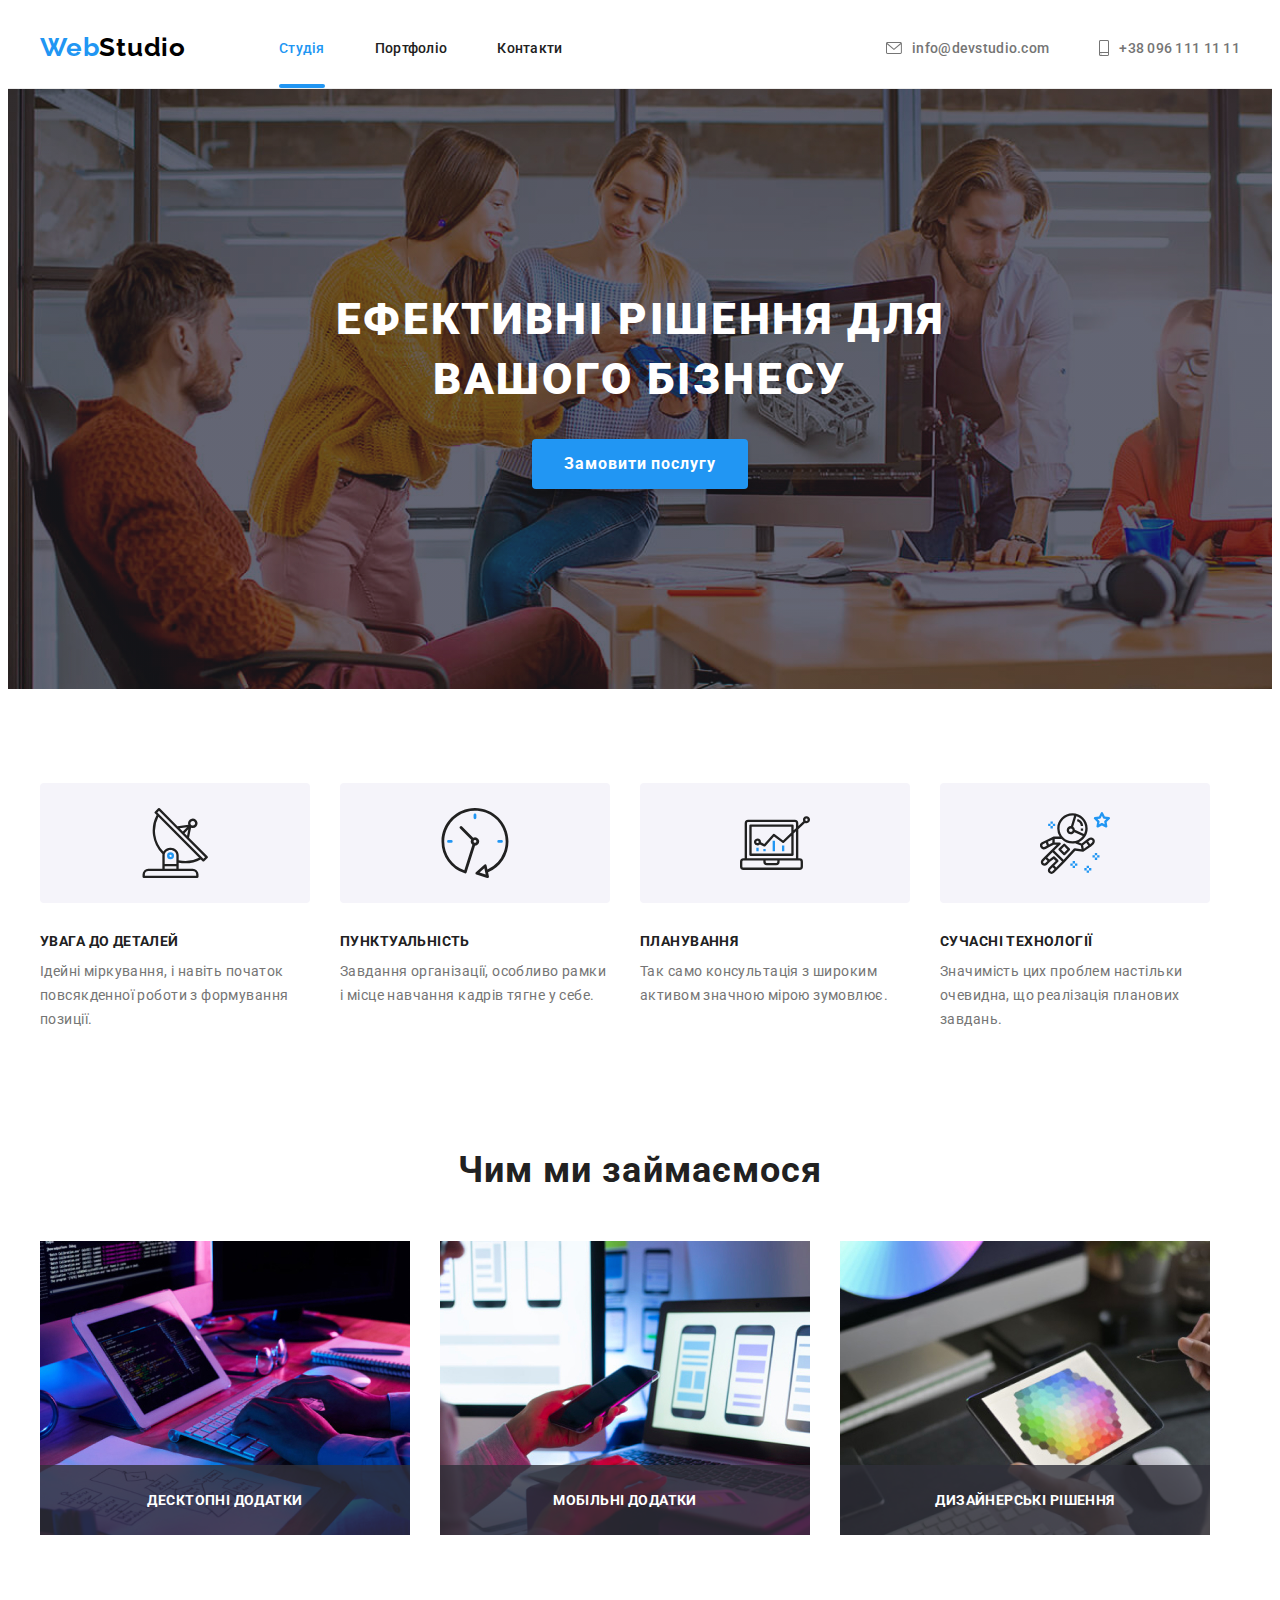
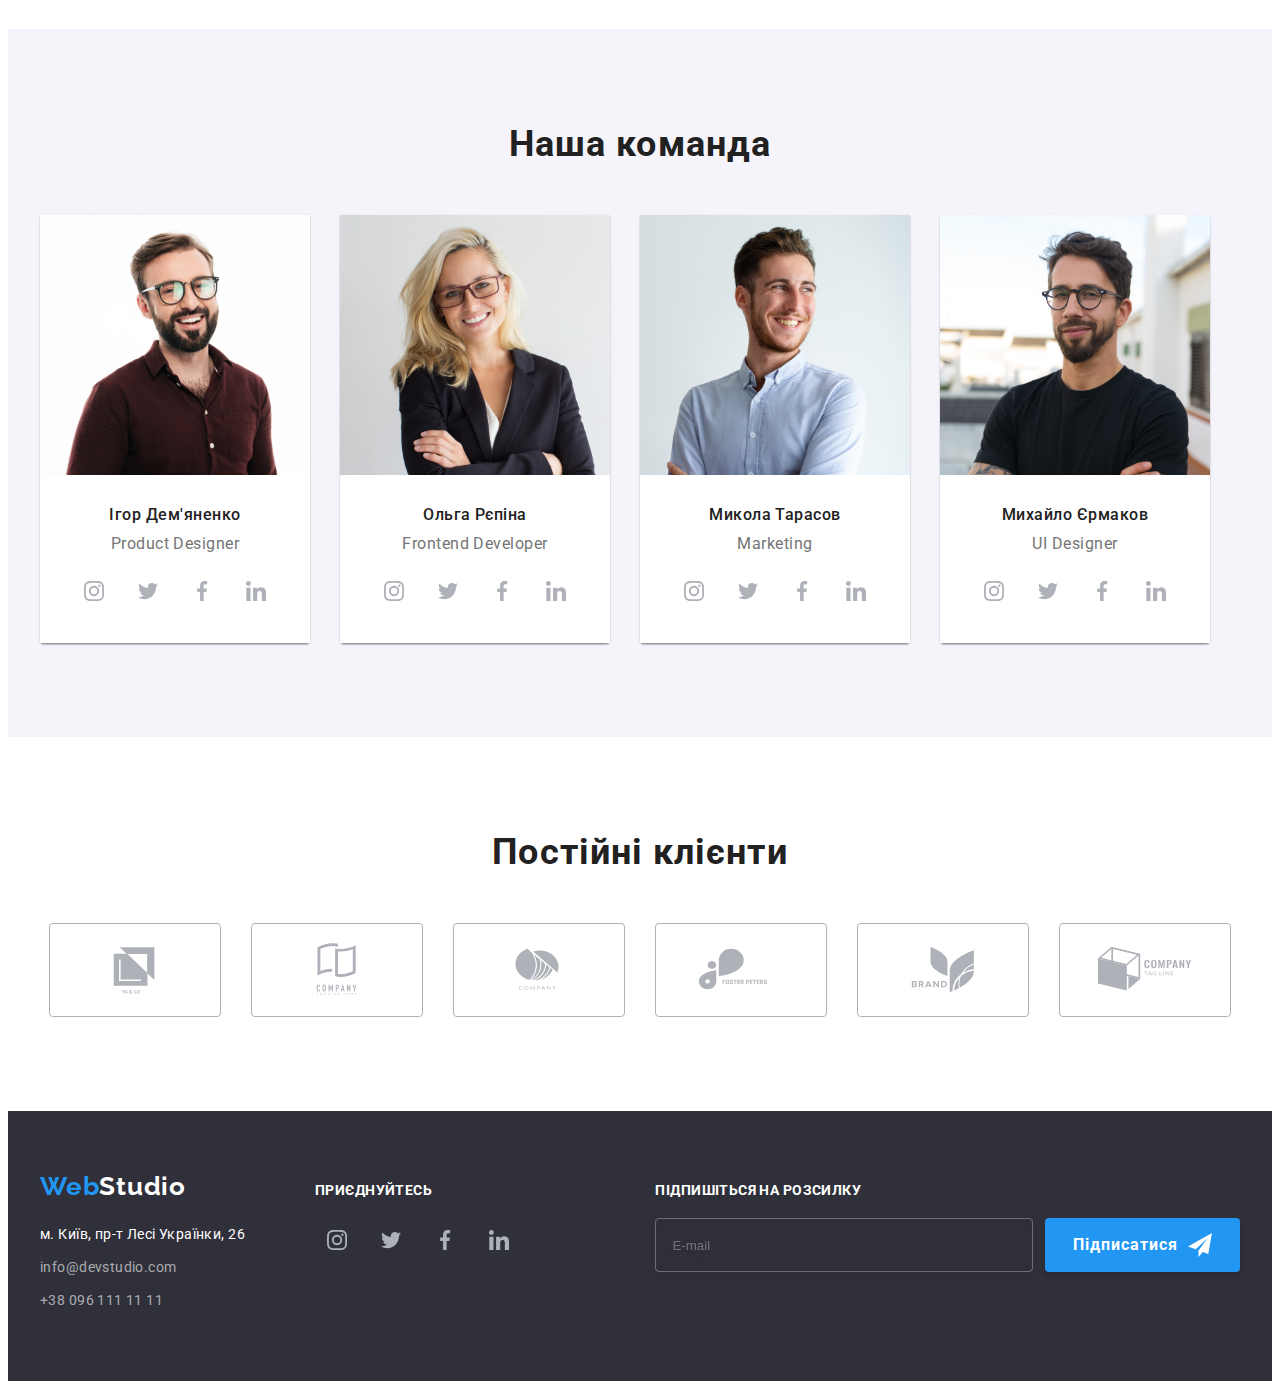
==== commit 5799d6d6: "add scss structure 1" ====
--- a/index.html
+++ b/index.html
@@ -151,55 +151,55 @@
               <div class="team__text-cont">
                 <h3 class="team__subtitle">Ігор Дем'яненко</h3>
                 <span class="team__text">Product Designer</span>
-                <ul class="team__social-list social-list list">
-                  <li class="team__social-item">
+                <ul class="social-list list">
+                  <li class="social-list__item">
                     <a
                       href="https://www.instagram.com/"
-                      class="team__social-link link"
+                      class="social-list__link link"
                       target="_blank"
                       rel="noopener noreferrer nofollow"
                       aria-label="instagram"
                     >
-                      <svg class="team__social-icon" width="20px" height="20px">
+                      <svg class="social-list__icon" width="20px" height="20px">
                         <use href="./images/icons/icons.svg#instagram"></use>
                       </svg>
                     </a>
                   </li>
-                  <li class="team__social-item">
+                  <li class="social-list__item">
                     <a
                       href="https://twitter.com/"
-                      class="team__social-link link"
+                      class="social-list__link link"
                       target="_blank"
                       rel="noopener noreferrer nofollow"
                       aria-label="twitter"
                     >
-                      <svg class="team__social-icon" width="20px" height="20px">
+                      <svg class="social-list__icon" width="20px" height="20px">
                         <use href="./images/icons/icons.svg#twitter"></use>
                       </svg>
                     </a>
                   </li>
-                  <li class="team__social-item">
+                  <li class="social-list__item">
                     <a
                       href="https://www.facebook.com"
-                      class="team__social-link link"
+                      class="social-list__link link"
                       target="_blank"
                       rel="noopener noreferrer nofollow"
                       aria-label="facebook"
                     >
-                      <svg class="team__social-icon" width="20px" height="20px">
+                      <svg class="social-list__icon" width="20px" height="20px">
                         <use href="./images/icons/icons.svg#facebook"></use>
                       </svg>
                     </a>
                   </li>
-                  <li class="team__social-item">
+                  <li class="social-list__item">
                     <a
                       href="https://www.linkedin.com"
-                      class="team__social-link link"
+                      class="social-list__link link"
                       target="_blank"
                       rel="noopener noreferrer nofollow"
                       aria-label="linkedin"
                     >
-                      <svg class="team__social-icon" width="20px" height="20px">
+                      <svg class="social-list__icon" width="20px" height="20px">
                         <use href="./images/icons/icons.svg#linkedin"></use>
                       </svg>
                     </a>
@@ -212,55 +212,55 @@
               <div class="team__text-cont">
                 <h3 class="team__subtitle">Ольга Рєпіна</h3>
                 <span class="team__text">Frontend Developer</span>
-                <ul class="team__social-list social-list list">
-                  <li class="team__social-item">
+                <ul class="social-list list">
+                  <li class="social-list__item">
                     <a
                       href="https://www.instagram.com/"
-                      class="team__social-link link"
+                      class="social-list__link link"
                       target="_blank"
                       rel="noopener noreferrer nofollow"
                       aria-label="instagram"
                     >
-                      <svg class="team__social-icon" width="20px" height="20px">
+                      <svg class="social-list__icon" width="20px" height="20px">
                         <use href="./images/icons/icons.svg#instagram"></use>
                       </svg>
                     </a>
                   </li>
-                  <li class="team__social-item">
+                  <li class="social-list__item">
                     <a
                       href="https://twitter.com/"
-                      class="team__social-link link"
+                      class="social-list__link link"
                       target="_blank"
                       rel="noopener noreferrer nofollow"
                       aria-label="twitter"
                     >
-                      <svg class="team__social-icon" width="20px" height="20px">
+                      <svg class="social-list__icon" width="20px" height="20px">
                         <use href="./images/icons/icons.svg#twitter"></use>
                       </svg>
                     </a>
                   </li>
-                  <li class="team__social-item">
+                  <li class="social-list__item">
                     <a
                       href="https://www.facebook.com"
-                      class="team__social-link link"
+                      class="social-list__link link"
                       target="_blank"
                       rel="noopener noreferrer nofollow"
                       aria-label="facebook"
                     >
-                      <svg class="team__social-icon" width="20px" height="20px">
+                      <svg class="social-list__icon" width="20px" height="20px">
                         <use href="./images/icons/icons.svg#facebook"></use>
                       </svg>
                     </a>
                   </li>
-                  <li class="team__social-item">
+                  <li class="social-list__item">
                     <a
                       href="https://www.linkedin.com"
-                      class="team__social-link link"
+                      class="social-list__link link"
                       target="_blank"
                       rel="noopener noreferrer nofollow"
                       aria-label="linkedin"
                     >
-                      <svg class="team__social-icon" width="20px" height="20px">
+                      <svg class="social-list__icon" width="20px" height="20px">
                         <use href="./images/icons/icons.svg#linkedin"></use>
                       </svg>
                     </a>
@@ -273,55 +273,55 @@
               <div class="team__text-cont">
                 <h3 class="team__subtitle">Микола Тарасов</h3>
                 <span class="team__text">Marketing</span>
-                <ul class="team__social-list social-list list">
-                  <li class="team__social-item">
+                <ul class="social-list list">
+                  <li class="social-list__item">
                     <a
                       href="https://www.instagram.com/"
-                      class="team__social-link link"
+                      class="social-list__link link"
                       target="_blank"
                       rel="noopener noreferrer nofollow"
                       aria-label="instagram"
                     >
-                      <svg class="team__social-icon" width="20px" height="20px">
+                      <svg class="social-list__icon" width="20px" height="20px">
                         <use href="./images/icons/icons.svg#instagram"></use>
                       </svg>
                     </a>
                   </li>
-                  <li class="team__social-item">
+                  <li class="social-list__item">
                     <a
                       href="https://twitter.com/"
-                      class="team__social-link link"
+                      class="social-list__link link"
                       target="_blank"
                       rel="noopener noreferrer nofollow"
                       aria-label="twitter"
                     >
-                      <svg class="team__social-icon" width="20px" height="20px">
+                      <svg class="social-list__icon" width="20px" height="20px">
                         <use href="./images/icons/icons.svg#twitter"></use>
                       </svg>
                     </a>
                   </li>
-                  <li class="team__social-item">
+                  <li class="social-list__item">
                     <a
                       href="https://www.facebook.com"
-                      class="team__social-link link"
+                      class="social-list__link link"
                       target="_blank"
                       rel="noopener noreferrer nofollow"
                       aria-label="facebook"
                     >
-                      <svg class="team__social-icon" width="20px" height="20px">
+                      <svg class="social-list__icon" width="20px" height="20px">
                         <use href="./images/icons/icons.svg#facebook"></use>
                       </svg>
                     </a>
                   </li>
-                  <li class="team__social-item">
+                  <li class="social-list__item">
                     <a
                       href="https://www.linkedin.com"
-                      class="team__social-link link"
+                      class="social-list__link link"
                       target="_blank"
                       rel="noopener noreferrer nofollow"
                       aria-label="linkedin"
                     >
-                      <svg class="team__social-icon" width="20px" height="20px">
+                      <svg class="social-list__icon" width="20px" height="20px">
                         <use href="./images/icons/icons.svg#linkedin"></use>
                       </svg>
                     </a>
@@ -334,55 +334,55 @@
               <div class="team__text-cont">
                 <h3 class="team__subtitle">Михайло Єрмаков</h3>
                 <span class="team__text">UI Designer</span>
-                <ul class="team__social-list social-list list">
-                  <li class="team__social-item">
+                <ul class="social-list list">
+                  <li class="social-list__item">
                     <a
                       href="https://www.instagram.com/"
-                      class="team__social-link link"
+                      class="social-list__link link"
                       target="_blank"
                       rel="noopener noreferrer nofollow"
                       aria-label="instagram"
                     >
-                      <svg class="team__social-icon" width="20px" height="20px">
+                      <svg class="social-list__icon" width="20px" height="20px">
                         <use href="./images/icons/icons.svg#instagram"></use>
                       </svg>
                     </a>
                   </li>
-                  <li class="team__social-item">
+                  <li class="social-list__item">
                     <a
                       href="https://twitter.com/"
-                      class="team__social-link link"
+                      class="social-list__link link"
                       target="_blank"
                       rel="noopener noreferrer nofollow"
                       aria-label="twitter"
                     >
-                      <svg class="team__social-icon" width="20px" height="20px">
+                      <svg class="social-list__icon" width="20px" height="20px">
                         <use href="./images/icons/icons.svg#twitter"></use>
                       </svg>
                     </a>
                   </li>
-                  <li class="team__social-item">
+                  <li class="social-list__item">
                     <a
                       href="https://www.facebook.com"
-                      class="team__social-link link"
+                      class="social-list__link link"
                       target="_blank"
                       rel="noopener noreferrer nofollow"
                       aria-label="facebook"
                     >
-                      <svg class="team__social-icon" width="20px" height="20px">
+                      <svg class="social-list__icon" width="20px" height="20px">
                         <use href="./images/icons/icons.svg#facebook"></use>
                       </svg>
                     </a>
                   </li>
-                  <li class="team__social-item">
+                  <li class="social-list__item">
                     <a
                       href="https://www.linkedin.com"
-                      class="team__social-link link"
+                      class="social-list__link link"
                       target="_blank"
                       rel="noopener noreferrer nofollow"
                       aria-label="linkedin"
                     >
-                      <svg class="team__social-icon" width="20px" height="20px">
+                      <svg class="social-list__icon" width="20px" height="20px">
                         <use href="./images/icons/icons.svg#linkedin"></use>
                       </svg>
                     </a>
@@ -469,55 +469,55 @@
         </div>
         <div class="footer-socials">
           <h3 class="footer-socials__text">приєднуйтесь</h3>
-          <ul class="team__social-list social-list list">
-            <li class="team__social-item">
+          <ul class="social-list list">
+            <li class="social-list__item">
               <a
                 href="https://www.instagram.com/"
-                class="team__social-link link"
+                class="social-list__link link"
                 target="_blank"
                 rel="noopener noreferrer nofollow"
                 aria-label="instagram"
               >
-                <svg class="team__social-icon" width="20px" height="20px">
+                <svg class="social-list__icon" width="20px" height="20px">
                   <use href="./images/icons/icons.svg#instagram"></use>
                 </svg>
               </a>
             </li>
-            <li class="team__social-item">
+            <li class="social-list__item">
               <a
                 href="https://twitter.com/"
-                class="team__social-link link"
+                class="social-list__link link"
                 target="_blank"
                 rel="noopener noreferrer nofollow"
                 aria-label="twitter"
               >
-                <svg class="team__social-icon" width="20px" height="20px">
+                <svg class="social-list__icon" width="20px" height="20px">
                   <use href="./images/icons/icons.svg#twitter"></use>
                 </svg>
               </a>
             </li>
-            <li class="team__social-item">
+            <li class="social-list__item">
               <a
                 href="https://www.facebook.com"
-                class="team__social-link link"
+                class="social-list__link link"
                 target="_blank"
                 rel="noopener noreferrer nofollow"
                 aria-label="facebook"
               >
-                <svg class="team__social-icon" width="20px" height="20px">
+                <svg class="social-list__icon" width="20px" height="20px">
                   <use href="./images/icons/icons.svg#facebook"></use>
                 </svg>
               </a>
             </li>
-            <li class="team__social-item">
+            <li class="social-list__item">
               <a
                 href="https://www.linkedin.com"
-                class="team__social-link link"
+                class="social-list__link link"
                 target="_blank"
                 rel="noopener noreferrer nofollow"
                 aria-label="linkedin"
               >
-                <svg class="team__social-icon" width="20px" height="20px">
+                <svg class="social-list__icon" width="20px" height="20px">
                   <use href="./images/icons/icons.svg#linkedin"></use>
                 </svg>
               </a>
--- a/css/main.min.css
+++ b/css/main.min.css
@@ -1 +1 @@
-.visually-hidden{position:absolute;width:1px;height:1px;margin:-1px;border:0;padding:0;white-space:nowrap;-webkit-clip-path:inset(100%);clip-path:inset(100%);clip:rect(0 0 0 0);overflow:hidden}.list{list-style:none;padding:0;margin:0}.link{text-decoration:none}img{display:block}h1,h2,h3,h4,h5,h6,p{margin:0}body{font-family:"Roboto",sans-serif}.container{width:1200px;padding:0 15px;margin:0 auto}.logo__link{font-family:"Raleway";font-weight:700;font-size:26px;line-height:1.1923076923;letter-spacing:.03em;color:#000}.logo__part{color:#2196f3}.header{border-bottom:1px solid #ececec}.header-container{display:-webkit-box;display:-ms-flexbox;display:flex;-webkit-box-align:center;-ms-flex-align:center;align-items:center}.header__logo{margin-right:93px;padding-top:24px;padding-bottom:25px}.nav__list{display:-webkit-box;display:-ms-flexbox;display:flex}.nav__item:not(:last-child){margin-right:50px}.nav__item{font-weight:500;font-size:14px;line-height:1.1428571429;letter-spacing:.02em}.nav__link{position:relative;display:inline-block;padding:32px 0;color:#212121;-webkit-transition-property:color;transition-property:color;-webkit-transition-duration:250ms;transition-duration:250ms;-webkit-transition-timing-function:cubic-bezier(0.4, 0, 0.2, 1);transition-timing-function:cubic-bezier(0.4, 0, 0.2, 1)}.nav__link--current{color:#2196f3}.nav__link--current::after{content:"";position:absolute;bottom:0px;display:block;width:100%;height:4px;background-color:#2196f3;border-radius:2px}.nav__link:hover,.nav__link:focus{color:#2196f3}.authoriz__list{display:-webkit-box;display:-ms-flexbox;display:flex;margin:0 0 0 auto}.authoriz__item{font-weight:500;font-size:14px;line-height:1.1428571429;letter-spacing:.02em}.authoriz__mail,.authoriz__tel+.authoriz__tel{margin-right:50px}.authoriz__mail,.authoriz__tel{display:-webkit-box;display:-ms-flexbox;display:flex;-webkit-box-align:center;-ms-flex-align:center;align-items:center;padding-top:32px;padding-bottom:32px;color:#757575;-webkit-transition-property:color;transition-property:color;-webkit-transition-duration:250ms;transition-duration:250ms;-webkit-transition-timing-function:cubic-bezier(0.4, 0, 0.2, 1);transition-timing-function:cubic-bezier(0.4, 0, 0.2, 1)}.authoriz__mail:focus,.authoriz__mail:hover,.authoriz__tel:focus,.authoriz__tel:hover{color:#2196f3}.authoriz__icon{margin-right:10px;fill:currentColor}.hero{background-color:#2f303a;background-image:-webkit-gradient(linear, left top, right top, from(rgba(47, 48, 58, 0.4)), to(rgba(47, 48, 58, 0.4))),url(../images/bg-hero.jpg);background-image:linear-gradient(to right, rgba(47, 48, 58, 0.4), rgba(47, 48, 58, 0.4)),url(../images/bg-hero.jpg);background-repeat:no-repeat;max-width:1600px;margin:0 auto}.hero .container{padding:200px 0}.hero__text{margin-bottom:30px;font-weight:900;font-size:44px;line-height:1.3636363636;text-align:center;letter-spacing:.06em;text-transform:uppercase;color:#fff}.hero__btn{display:block;margin:0 auto;padding:10px 32px;font-family:inherit;font-weight:700;font-size:16px;line-height:1.875;-webkit-box-align:center;-ms-flex-align:center;align-items:center;text-align:center;letter-spacing:.06em;color:#fff;background-color:#2196f3;-webkit-box-shadow:0px 4px 4px rgba(0,0,0,.15);box-shadow:0px 4px 4px rgba(0,0,0,.15);border-radius:4px;border-color:rgba(0,0,0,0);cursor:pointer}.hero__btn:active{background-color:#188ce8}.preference{padding:94px 0 118px}.preference__list{display:-webkit-box;display:-ms-flexbox;display:flex;gap:30px}.preference__item{width:270px}.preference__icon-thumb{display:-webkit-box;display:-ms-flexbox;display:flex;-webkit-box-align:center;-ms-flex-align:center;align-items:center;-webkit-box-pack:center;-ms-flex-pack:center;justify-content:center;width:270px;height:120px;margin-bottom:30px;background:#f5f4fa;border-radius:4px}.preference__subtitle{margin-bottom:10px;font-weight:700;font-size:14px;line-height:1.1428571429;letter-spacing:.03em;text-transform:uppercase;color:#212121}.preference__text{font-weight:400;font-size:14px;line-height:1.7142857143;letter-spacing:.03em;color:#757575}.work{padding-bottom:94px}.work__title{margin-bottom:50px;font-weight:700;font-size:36px;line-height:1.1666666667;text-align:center;letter-spacing:.03em;color:#212121}.work__list{display:-webkit-box;display:-ms-flexbox;display:flex;gap:30px}.work__item{position:relative}.work__text{position:absolute;bottom:0;display:-webkit-inline-box;display:-ms-inline-flexbox;display:inline-flex;-webkit-box-pack:center;-ms-flex-pack:center;justify-content:center;-webkit-box-align:center;-ms-flex-align:center;align-items:center;width:100%;height:70px;font-weight:700;font-size:14px;line-height:1.1428571429;text-align:center;letter-spacing:.03em;text-transform:uppercase;color:#fff;background:rgba(47,48,58,.8)}.team{padding:94px 0;background-color:#f5f4fa}.team__text-cont{background-color:#fff}.team__title{margin-bottom:50px;font-weight:700;font-size:36px;line-height:1.1666666667;text-align:center;letter-spacing:.03em;color:#212121}.team__subtitle{margin-bottom:10px;font-weight:500;font-size:16px;line-height:19px;text-align:center;letter-spacing:.03em;color:#212121}.team__list{display:-webkit-box;display:-ms-flexbox;display:flex;gap:30px}.team__item{-webkit-box-shadow:0px 1px 3px rgba(0,0,0,.12),0px 1px 1px rgba(0,0,0,.14),0px 2px 1px rgba(0,0,0,.2);box-shadow:0px 1px 3px rgba(0,0,0,.12),0px 1px 1px rgba(0,0,0,.14),0px 2px 1px rgba(0,0,0,.2);border-radius:0px 0px 4px 4px}.social-list{display:-webkit-box;display:-ms-flexbox;display:flex;-webkit-box-align:center;-ms-flex-align:center;align-items:center;-webkit-box-pack:center;-ms-flex-pack:center;justify-content:center;gap:10px}.team__social-link{display:-webkit-box;display:-ms-flexbox;display:flex;-webkit-box-align:center;-ms-flex-align:center;align-items:center;-webkit-box-pack:center;-ms-flex-pack:center;justify-content:center;width:44px;height:44px;border-radius:50%;color:#afb1b8;-webkit-transition-property:color,background-color;transition-property:color,background-color;-webkit-transition-duration:250ms;transition-duration:250ms;-webkit-transition-timing-function:cubic-bezier(0.4, 0, 0.2, 1);transition-timing-function:cubic-bezier(0.4, 0, 0.2, 1)}.team__social-icon{fill:currentColor}.team__social-link:hover,.team__social-link:focus{color:#fff;background-color:#2196f3}.team__text{display:block;font-weight:400px;margin-bottom:16px;font-size:16px;line-height:1.1875;text-align:center;letter-spacing:.03em;color:#757575}.team__text-cont{padding-top:30px;padding-bottom:30px}.clients{padding:94px 0}.clients__text{margin-bottom:50px;font-weight:700;font-size:36px;line-height:42px;text-align:center;letter-spacing:.03em;color:#212121}.clients__list{display:-webkit-box;display:-ms-flexbox;display:flex;-webkit-box-align:center;-ms-flex-align:center;align-items:center;-webkit-box-pack:center;-ms-flex-pack:center;justify-content:center;gap:30px}.clients__link{display:-webkit-box;display:-ms-flexbox;display:flex;-webkit-box-align:center;-ms-flex-align:center;align-items:center;-webkit-box-pack:center;-ms-flex-pack:center;justify-content:center;width:170px;height:92px;border:1px solid #afb1b8;border-radius:4px;cursor:pointer;color:#afb1b8;-webkit-transition-property:color,border-color;transition-property:color,border-color;-webkit-transition-duration:250ms;transition-duration:250ms;-webkit-transition-timing-function:cubic-bezier(0.4, 0, 0.2, 1);transition-timing-function:cubic-bezier(0.4, 0, 0.2, 1)}.clients__icon{fill:currentColor}.clients__link:hover,.clients__link:focus{color:#2196f3;border-color:#2196f3}.footer{padding:60px 0;background-color:#2f303a}.footer__group{display:-webkit-box;display:-ms-flexbox;display:flex;-webkit-box-align:baseline;-ms-flex-align:baseline;align-items:baseline}.footer__logo{display:block;margin-right:0px;margin-bottom:20px;padding:0;color:#fff}.footer-address__link{font-style:normal;color:#fff}.footer-address__text{display:block;margin-bottom:9px;font-weight:400;font-size:14px;line-height:1.7142857143;letter-spacing:.03em;color:#fff}.footer-auth__link{display:block;margin-bottom:9px;font-style:normal;font-weight:400;font-size:14px;line-height:1.7142857143;letter-spacing:.03em;color:rgba(255,255,255,.6)}.footer-socials__text{margin-bottom:20px;font-weight:700;font-size:14px;line-height:16px;letter-spacing:.03em;text-transform:uppercase;color:#fff}.footer-contacts{margin-right:70px}.footer .team__social-link{color:#fff;background-color:rgba(255,255,255,.1)}.footer-form{margin-left:auto}.footer-input{display:-webkit-box;display:-ms-flexbox;display:flex;-webkit-box-orient:vertical;-webkit-box-direction:normal;-ms-flex-direction:column;flex-direction:column}.footer-input__wrapper{display:-webkit-box;display:-ms-flexbox;display:flex}.footer-input__text{display:block;margin-bottom:20px;font-weight:700;font-size:14px;line-height:1.1428571429;letter-spacing:.03em;text-transform:uppercase;color:#fff}.footer-input__field{width:358px;height:50px;padding-left:16px;margin-right:12px;border:1px solid rgba(255,255,255,.3);-webkit-filter:drop-shadow(0px 4px 4px rgba(0, 0, 0, 0.15));filter:drop-shadow(0px 4px 4px rgba(0, 0, 0, 0.15));border-radius:4px;background-color:rgba(33,149,243,0);color:rgba(255,255,255,.6);-webkit-transition-property:border-color;transition-property:border-color;-webkit-transition-duration:250ms;transition-duration:250ms;-webkit-transition-timing-function:cubic-bezier(0.4, 0, 0.2, 1);transition-timing-function:cubic-bezier(0.4, 0, 0.2, 1)}.footer-input__field:focus{border-color:#2196f3}.footer-btn__wrapper{display:-webkit-box;display:-ms-flexbox;display:flex}.footer-btn{display:-webkit-box;display:-ms-flexbox;display:flex;gap:10px;-webkit-box-align:center;-ms-flex-align:center;align-items:center;font-weight:700;font-size:16px;line-height:1.875;padding:10px 28px;align-items:center;text-align:center;letter-spacing:.06em;color:#fff;background-color:#2196f3;-webkit-box-shadow:0px 4px 4px rgba(0,0,0,.15);box-shadow:0px 4px 4px rgba(0,0,0,.15);border-radius:4px;border:none;cursor:pointer}.footer-btn:active{background-color:var(--bg-btn-active)}.portfolio{padding:94px 0}.portfolio-btn-list{display:-webkit-box;display:-ms-flexbox;display:flex;-webkit-box-pack:center;-ms-flex-pack:center;justify-content:center;gap:8px;margin-bottom:50px}.portfolio-btn{padding:6px 22px;font-weight:500;font-size:16px;line-height:1.625;text-align:center;letter-spacing:.03em;color:#212121;background:#f5f4fa;border-color:rgba(0,0,0,0);border-radius:4px;cursor:pointer;-webkit-transition-property:color,background-color,-webkit-box-shadow;transition-property:color,background-color,-webkit-box-shadow;transition-property:color,background-color,box-shadow;transition-property:color,background-color,box-shadow,-webkit-box-shadow;-webkit-transition-duration:250ms;transition-duration:250ms;-webkit-transition-timing-function:cubic-bezier(0.4, 0, 0.2, 1);transition-timing-function:cubic-bezier(0.4, 0, 0.2, 1)}.portfolio-btn:hover,.portfolio-btn:focus{background-color:#188ce8;color:#fff;-webkit-box-shadow:0px 3px 1px rgba(0,0,0,.1),0px 1px 2px rgba(0,0,0,.08),0px 2px 2px rgba(0,0,0,.12);box-shadow:0px 3px 1px rgba(0,0,0,.1),0px 1px 2px rgba(0,0,0,.08),0px 2px 2px rgba(0,0,0,.12)}.portfolio-text-cont{padding:20px 24px;border-bottom:1px solid #eee;border-right:1px solid #eee;border-left:1px solid #eee}.portfolio-list{display:-webkit-box;display:-ms-flexbox;display:flex;-ms-flex-wrap:wrap;flex-wrap:wrap;gap:30px}.portfolio-item{background:#fff;width:370px;-webkit-transition-property:-webkit-box-shadow;transition-property:-webkit-box-shadow;transition-property:box-shadow;transition-property:box-shadow, -webkit-box-shadow;-webkit-transition-duration:250ms;transition-duration:250ms;-webkit-transition-timing-function:cubic-bezier(0.4, 0, 0.2, 1);transition-timing-function:cubic-bezier(0.4, 0, 0.2, 1)}.portfolio-item:hover{-webkit-box-shadow:0px 1px 1px rgba(0,0,0,.12),0px 4px 4px rgba(0,0,0,.06),1px 4px 6px rgba(0,0,0,.16);box-shadow:0px 1px 1px rgba(0,0,0,.12),0px 4px 4px rgba(0,0,0,.06),1px 4px 6px rgba(0,0,0,.16)}.portfolio-subtitle{font-weight:700;font-size:18px;line-height:2;letter-spacing:.06em;color:#212121}.portfolio-text{font-weight:400;font-size:16px;line-height:30px;letter-spacing:.03em;color:#757575}.overlay-thumb{position:relative;overflow:hidden}.overlay-text{position:absolute;top:0;left:0;height:100%;width:100%;font-weight:400;font-size:18px;line-height:1.5555555556;letter-spacing:.03em;padding:63px 24px;color:#fff;background-color:rgba(33,150,243,.9);-webkit-transform:translateY(100%);transform:translateY(100%);-webkit-transition-property:-webkit-transform;transition-property:-webkit-transform;transition-property:transform;transition-property:transform, -webkit-transform;-webkit-transition-duration:250ms;transition-duration:250ms;-webkit-transition-timing-function:cubic-bezier(0.4, 0, 0.2, 1);transition-timing-function:cubic-bezier(0.4, 0, 0.2, 1)}.portfolio-item:hover .overlay-text{-webkit-transform:translateY(0%);transform:translateY(0%)}.backdrop{position:fixed;top:0;left:0;width:100%;height:100%;background-color:rgba(0,0,0,.2);opacity:1;-webkit-transition:opacity 250ms cubic-bezier(0.4, 0, 0.2, 1);transition:opacity 250ms cubic-bezier(0.4, 0, 0.2, 1)}.backdrop.is-hidden{opacity:0;visibility:hidden;pointer-events:none}.modal{position:absolute;top:50%;left:50%;width:528px;min-height:581px;background:#fff;-webkit-box-shadow:0px 1px 3px rgba(0,0,0,.12),0px 1px 1px rgba(0,0,0,.14),0px 2px 1px rgba(0,0,0,.2);box-shadow:0px 1px 3px rgba(0,0,0,.12),0px 1px 1px rgba(0,0,0,.14),0px 2px 1px rgba(0,0,0,.2);border-radius:4px;-webkit-transform:translate(-50%, -50%) scale(1);transform:translate(-50%, -50%) scale(1);-webkit-transition:-webkit-transform 250ms cubic-bezier(0.4, 0, 0.2, 1);transition:-webkit-transform 250ms cubic-bezier(0.4, 0, 0.2, 1);transition:transform 250ms cubic-bezier(0.4, 0, 0.2, 1);transition:transform 250ms cubic-bezier(0.4, 0, 0.2, 1), -webkit-transform 250ms cubic-bezier(0.4, 0, 0.2, 1)}.modal-btn{position:absolute;top:8px;right:8px;width:30px;height:30px;margin:0;padding:0;background-color:#fff;border:1px solid rgba(0,0,0,.1);border-radius:50%;display:-webkit-box;display:-ms-flexbox;display:flex;-webkit-box-pack:center;-ms-flex-pack:center;justify-content:center;-webkit-box-align:center;-ms-flex-align:center;align-items:center;cursor:pointer}.modal-icon-close{-webkit-transition-property:fill;transition-property:fill;-webkit-transition-duration:250ms;transition-duration:250ms;-webkit-transition-timing-function:cubic-bezier(0.4, 0, 0.2, 1);transition-timing-function:cubic-bezier(0.4, 0, 0.2, 1)}.modal-btn:hover .modal-icon-close{fill:var(--accent-text)}.modal-form{padding-left:41px;padding-right:39px}.form-text{padding-top:40px;margin-bottom:12px;font-weight:700;font-size:20px;line-height:23px;text-align:center;letter-spacing:.03em;color:#212121}.f-label{display:inline-block;font-weight:400;font-size:12px;line-height:14px;margin-bottom:4px;letter-spacing:.01em;color:#757575}.f-input-wrapper{position:relative;margin-bottom:10px;display:-webkit-box;display:-ms-flexbox;display:flex;-webkit-box-orient:vertical;-webkit-box-direction:reverse;-ms-flex-direction:column-reverse;flex-direction:column-reverse}.f-input{width:448px;height:40px;padding-left:42px;padding-right:15px;border:1px solid rgba(33,33,33,.2);border-radius:4px;-webkit-transition-property:border-color,outline;transition-property:border-color,outline;-webkit-transition-duration:250ms;transition-duration:250ms;-webkit-transition-timing-function:cubic-bezier(0.4, 0, 0.2, 1);transition-timing-function:cubic-bezier(0.4, 0, 0.2, 1)}.f-input:focus,.f-input-area:focus{border-color:var(--accent-text);outline:none}.f-input-icon{position:absolute;top:50%;left:12px;-webkit-transform:translateY(-50%);transform:translateY(-50%)}.f-input:focus+.f-input-icon{fill:var(--accent-text)}.f-input-area{width:448px;height:120px;resize:none;border:1px solid rgba(33,33,33,.2);border-radius:4px;padding:12px 16px;margin-bottom:20px;-webkit-transition-property:border-color,outline;transition-property:border-color,outline;-webkit-transition-duration:250ms;transition-duration:250ms;-webkit-transition-timing-function:cubic-bezier(0.4, 0, 0.2, 1);transition-timing-function:cubic-bezier(0.4, 0, 0.2, 1)}.f-input-area::-webkit-input-placeholder{font-weight:400;font-size:12px;line-height:14px;letter-spacing:.01em;color:rgba(117,117,117,.5)}.f-input-area::-moz-placeholder{font-weight:400;font-size:12px;line-height:14px;letter-spacing:.01em;color:rgba(117,117,117,.5)}.f-input-area:-ms-input-placeholder{font-weight:400;font-size:12px;line-height:14px;letter-spacing:.01em;color:rgba(117,117,117,.5)}.f-input-area::-ms-input-placeholder{font-weight:400;font-size:12px;line-height:14px;letter-spacing:.01em;color:rgba(117,117,117,.5)}.f-input-area::placeholder{font-weight:400;font-size:12px;line-height:14px;letter-spacing:.01em;color:rgba(117,117,117,.5)}.f-checkbox{-webkit-appearance:none;-moz-appearance:none;appearance:none;display:inline-block;width:16px;height:15px;border:1.8px solid;border-color:var(--dark-text);border-radius:2px}.f-checkbox:checked{border-color:var(--accent-text);background-color:var(--accent-text);background-image:url("data:image/svg+xml,%3Csvg width='16' height='15' viewBox='0 0 16 15' fill='none' xmlns='http://www.w3.org/2000/svg'%3E%3Crect width='16' height='15' rx='2'/%3E%3Cpath d='M3.95703 7.75166L3.88825 7.68604L3.81923 7.75141L2.93123 8.59258L2.85486 8.66492L2.93097 8.73753L6.42671 12.0724L6.49574 12.1382L6.56476 12.0724L14.069 4.91352L14.1449 4.84116L14.069 4.76881L13.1873 3.92764L13.1183 3.86183L13.0493 3.92761L6.49577 10.1735L3.95703 7.75166Z' fill='white' stroke='white' stroke-width='0.2'/%3E%3C/svg%3E");background-size:cover}.f-checkbox-text{font-weight:400;font-size:14px;line-height:24px;letter-spacing:.03em;color:#757575}.f-checkbox-link{font-weight:400;font-size:14px;line-height:24px;letter-spacing:.03em;-webkit-text-decoration-line:underline;text-decoration-line:underline;color:#2196f3}.f-licence{display:-webkit-box;display:-ms-flexbox;display:flex;gap:7px;-webkit-box-align:center;-ms-flex-align:center;align-items:center;margin-bottom:30px;-webkit-box-pack:center;-ms-flex-pack:center;justify-content:center}.f-btn{display:-webkit-box;display:-ms-flexbox;display:flex;-webkit-box-align:center;-ms-flex-align:center;align-items:center;padding:10px 52px;margin-left:auto;margin-right:auto;font-family:"Roboto";font-style:normal;font-weight:700;font-size:16px;line-height:1.875;text-align:center;letter-spacing:.06em;color:#fff;background-color:#2196f3;-webkit-box-shadow:0px 4px 4px rgba(0,0,0,.15);box-shadow:0px 4px 4px rgba(0,0,0,.15);border-radius:4px;border:none;cursor:pointer;margin-bottom:50px}/*# sourceMappingURL=main.min.css.map */+.visually-hidden{position:absolute;width:1px;height:1px;margin:-1px;border:0;padding:0;white-space:nowrap;-webkit-clip-path:inset(100%);clip-path:inset(100%);clip:rect(0 0 0 0);overflow:hidden}.list{list-style:none;padding:0;margin:0}.link{text-decoration:none}img{display:block}h1,h2,h3,h4,h5,h6,p{margin:0}body{font-family:"Roboto",sans-serif}.container{width:1200px;padding:0 15px;margin:0 auto}.logo__link{font-family:"Raleway";font-weight:700;font-size:26px;line-height:1.1923076923;letter-spacing:.03em;color:#000}.logo__part{color:#2196f3}.btn,.f-btn,.footer-btn,.hero__btn{display:block;font-family:inherit;-webkit-box-align:center;-ms-flex-align:center;align-items:center;text-align:center;color:#fff;font-weight:700;font-size:16px;line-height:1.875;letter-spacing:.06em;background-color:#2196f3;-webkit-box-shadow:0px 4px 4px rgba(0,0,0,.15);box-shadow:0px 4px 4px rgba(0,0,0,.15);border-radius:4px;border-color:rgba(0,0,0,0);border:none;cursor:pointer}.btn:active,.f-btn:active,.footer-btn:active,.hero__btn:active{background-color:#188ce8}.social-list{display:-webkit-box;display:-ms-flexbox;display:flex;-webkit-box-align:center;-ms-flex-align:center;align-items:center;-webkit-box-pack:center;-ms-flex-pack:center;justify-content:center;gap:10px}.social-list__link{display:-webkit-box;display:-ms-flexbox;display:flex;-webkit-box-align:center;-ms-flex-align:center;align-items:center;-webkit-box-pack:center;-ms-flex-pack:center;justify-content:center;width:44px;height:44px;border-radius:50%;color:#afb1b8;-webkit-transition-property:color,background-color;transition-property:color,background-color;-webkit-transition-duration:250ms;transition-duration:250ms;-webkit-transition-timing-function:cubic-bezier(0.4, 0, 0.2, 1);transition-timing-function:cubic-bezier(0.4, 0, 0.2, 1)}.social-list__icon{fill:currentColor}.social-list__link:hover,.social-list__link:focus{color:#fff;background-color:#2196f3}.header{border-bottom:1px solid #ececec}.header-container{display:-webkit-box;display:-ms-flexbox;display:flex;-webkit-box-align:center;-ms-flex-align:center;align-items:center}.header__logo{margin-right:93px;padding-top:24px;padding-bottom:25px}.nav__list{display:-webkit-box;display:-ms-flexbox;display:flex}.nav__item:not(:last-child){margin-right:50px}.nav__item{font-weight:500;font-size:14px;line-height:1.1428571429;letter-spacing:.02em}.nav__link{position:relative;display:inline-block;padding:32px 0;color:#212121;-webkit-transition-property:color;transition-property:color;-webkit-transition-duration:250ms;transition-duration:250ms;-webkit-transition-timing-function:cubic-bezier(0.4, 0, 0.2, 1);transition-timing-function:cubic-bezier(0.4, 0, 0.2, 1)}.nav__link--current{color:#2196f3}.nav__link--current::after{content:"";position:absolute;bottom:0px;display:block;width:100%;height:4px;background-color:#2196f3;border-radius:2px}.nav__link:hover,.nav__link:focus{color:#2196f3}.authoriz__list{display:-webkit-box;display:-ms-flexbox;display:flex;margin:0 0 0 auto}.authoriz__item{font-weight:500;font-size:14px;line-height:1.1428571429;letter-spacing:.02em}.authoriz__mail,.authoriz__tel+.authoriz__tel{margin-right:50px}.authoriz__mail,.authoriz__tel{display:-webkit-box;display:-ms-flexbox;display:flex;-webkit-box-align:center;-ms-flex-align:center;align-items:center;padding-top:32px;padding-bottom:32px;color:#757575;-webkit-transition-property:color;transition-property:color;-webkit-transition-duration:250ms;transition-duration:250ms;-webkit-transition-timing-function:cubic-bezier(0.4, 0, 0.2, 1);transition-timing-function:cubic-bezier(0.4, 0, 0.2, 1)}.authoriz__mail:focus,.authoriz__mail:hover,.authoriz__tel:focus,.authoriz__tel:hover{color:#2196f3}.authoriz__icon{margin-right:10px;fill:currentColor}.hero{background-color:#2f303a;background-image:-webkit-gradient(linear, left top, right top, from(rgba(47, 48, 58, 0.4)), to(rgba(47, 48, 58, 0.4))),url(../images/bg-hero.jpg);background-image:linear-gradient(to right, rgba(47, 48, 58, 0.4), rgba(47, 48, 58, 0.4)),url(../images/bg-hero.jpg);background-repeat:no-repeat;max-width:1600px;margin:0 auto}.hero .container{padding:200px 0}.hero__text{margin-bottom:30px;font-weight:900;font-size:44px;line-height:1.3636363636;text-align:center;letter-spacing:.06em;text-transform:uppercase;color:#fff}.hero__btn{padding:10px 32px;margin:0 auto}.preference{padding:94px 0 118px}.preference__list{display:-webkit-box;display:-ms-flexbox;display:flex;gap:30px}.preference__item{width:270px}.preference__icon-thumb{display:-webkit-box;display:-ms-flexbox;display:flex;-webkit-box-align:center;-ms-flex-align:center;align-items:center;-webkit-box-pack:center;-ms-flex-pack:center;justify-content:center;width:270px;height:120px;margin-bottom:30px;background:#f5f4fa;border-radius:4px}.preference__subtitle{margin-bottom:10px;font-weight:700;font-size:14px;line-height:1.1428571429;letter-spacing:.03em;text-transform:uppercase;color:#212121}.preference__text{font-weight:400;font-size:14px;line-height:1.7142857143;letter-spacing:.03em;color:#757575}.work{padding-bottom:94px}.work__title{margin-bottom:50px;font-weight:700;font-size:36px;line-height:1.1666666667;text-align:center;letter-spacing:.03em;color:#212121}.work__list{display:-webkit-box;display:-ms-flexbox;display:flex;gap:30px}.work__item{position:relative}.work__text{position:absolute;bottom:0;display:-webkit-inline-box;display:-ms-inline-flexbox;display:inline-flex;-webkit-box-pack:center;-ms-flex-pack:center;justify-content:center;-webkit-box-align:center;-ms-flex-align:center;align-items:center;width:100%;height:70px;font-weight:700;font-size:14px;line-height:1.1428571429;text-align:center;letter-spacing:.03em;text-transform:uppercase;color:#fff;background:rgba(47,48,58,.8)}.team{padding:94px 0;background-color:#f5f4fa}.team__text-cont{background-color:#fff}.team__title{margin-bottom:50px;font-weight:700;font-size:36px;line-height:1.1666666667;text-align:center;letter-spacing:.03em;color:#212121}.team__subtitle{margin-bottom:10px;font-weight:500;font-size:16px;line-height:19px;text-align:center;letter-spacing:.03em;color:#212121}.team__list{display:-webkit-box;display:-ms-flexbox;display:flex;gap:30px}.team__item{-webkit-box-shadow:0px 1px 3px rgba(0,0,0,.12),0px 1px 1px rgba(0,0,0,.14),0px 2px 1px rgba(0,0,0,.2);box-shadow:0px 1px 3px rgba(0,0,0,.12),0px 1px 1px rgba(0,0,0,.14),0px 2px 1px rgba(0,0,0,.2);border-radius:0px 0px 4px 4px}.team__text{display:block;font-weight:400px;margin-bottom:16px;font-size:16px;line-height:1.1875;text-align:center;letter-spacing:.03em;color:#757575}.team__text-cont{padding-top:30px;padding-bottom:30px}.clients{padding:94px 0}.clients__text{margin-bottom:50px;font-weight:700;font-size:36px;line-height:42px;text-align:center;letter-spacing:.03em;color:#212121}.clients__list{display:-webkit-box;display:-ms-flexbox;display:flex;-webkit-box-align:center;-ms-flex-align:center;align-items:center;-webkit-box-pack:center;-ms-flex-pack:center;justify-content:center;gap:30px}.clients__link{display:-webkit-box;display:-ms-flexbox;display:flex;-webkit-box-align:center;-ms-flex-align:center;align-items:center;-webkit-box-pack:center;-ms-flex-pack:center;justify-content:center;width:170px;height:92px;border:1px solid #afb1b8;border-radius:4px;cursor:pointer;color:#afb1b8;-webkit-transition-property:color,border-color;transition-property:color,border-color;-webkit-transition-duration:250ms;transition-duration:250ms;-webkit-transition-timing-function:cubic-bezier(0.4, 0, 0.2, 1);transition-timing-function:cubic-bezier(0.4, 0, 0.2, 1)}.clients__icon{fill:currentColor}.clients__link:hover,.clients__link:focus{color:#2196f3;border-color:#2196f3}.footer{padding:60px 0;background-color:#2f303a}.footer__group{display:-webkit-box;display:-ms-flexbox;display:flex;-webkit-box-align:baseline;-ms-flex-align:baseline;align-items:baseline}.footer__logo{display:block;margin-right:0px;margin-bottom:20px;padding:0;color:#fff}.footer-address__link{font-style:normal;color:#fff}.footer-address__text{display:block;margin-bottom:9px;font-weight:400;font-size:14px;line-height:1.7142857143;letter-spacing:.03em;color:#fff}.footer-auth__link{display:block;margin-bottom:9px;font-style:normal;font-weight:400;font-size:14px;line-height:1.7142857143;letter-spacing:.03em;color:rgba(255,255,255,.6)}.footer-socials__text{margin-bottom:20px;font-weight:700;font-size:14px;line-height:16px;letter-spacing:.03em;text-transform:uppercase;color:#fff}.footer__contacts{margin-right:70px}.footer .team__social-link{color:#fff;background-color:rgba(255,255,255,.1)}.footer-form{margin-left:auto}.footer-input{display:-webkit-box;display:-ms-flexbox;display:flex;-webkit-box-orient:vertical;-webkit-box-direction:normal;-ms-flex-direction:column;flex-direction:column}.footer-input__wrapper{display:-webkit-box;display:-ms-flexbox;display:flex}.footer-input__text{display:block;margin-bottom:20px;font-weight:700;font-size:14px;line-height:1.1428571429;letter-spacing:.03em;text-transform:uppercase;color:#fff}.footer-input__field{width:358px;height:50px;padding-left:16px;margin-right:12px;border:1px solid rgba(255,255,255,.3);-webkit-filter:drop-shadow(0px 4px 4px rgba(0, 0, 0, 0.15));filter:drop-shadow(0px 4px 4px rgba(0, 0, 0, 0.15));border-radius:4px;background-color:rgba(33,149,243,0);color:rgba(255,255,255,.6);-webkit-transition-property:border-color;transition-property:border-color;-webkit-transition-duration:250ms;transition-duration:250ms;-webkit-transition-timing-function:cubic-bezier(0.4, 0, 0.2, 1);transition-timing-function:cubic-bezier(0.4, 0, 0.2, 1)}.footer-input__field:focus{border-color:#2196f3}.footer-btn__wrapper{display:-webkit-box;display:-ms-flexbox;display:flex}.footer-btn{display:-webkit-box;display:-ms-flexbox;display:flex;gap:10px;padding:10px 28px}.portfolio{padding:94px 0}.portfolio-btn-list{display:-webkit-box;display:-ms-flexbox;display:flex;-webkit-box-pack:center;-ms-flex-pack:center;justify-content:center;gap:8px;margin-bottom:50px}.portfolio-btn{padding:6px 22px;font-weight:500;font-size:16px;line-height:1.625;text-align:center;letter-spacing:.03em;color:#212121;background:#f5f4fa;border-color:rgba(0,0,0,0);border-radius:4px;cursor:pointer;-webkit-transition-property:color,background-color,-webkit-box-shadow;transition-property:color,background-color,-webkit-box-shadow;transition-property:color,background-color,box-shadow;transition-property:color,background-color,box-shadow,-webkit-box-shadow;-webkit-transition-duration:250ms;transition-duration:250ms;-webkit-transition-timing-function:cubic-bezier(0.4, 0, 0.2, 1);transition-timing-function:cubic-bezier(0.4, 0, 0.2, 1)}.portfolio-btn:hover,.portfolio-btn:focus{background-color:#188ce8;color:#fff;-webkit-box-shadow:0px 3px 1px rgba(0,0,0,.1),0px 1px 2px rgba(0,0,0,.08),0px 2px 2px rgba(0,0,0,.12);box-shadow:0px 3px 1px rgba(0,0,0,.1),0px 1px 2px rgba(0,0,0,.08),0px 2px 2px rgba(0,0,0,.12)}.portfolio-text-cont{padding:20px 24px;border-bottom:1px solid #eee;border-right:1px solid #eee;border-left:1px solid #eee}.portfolio-list{display:-webkit-box;display:-ms-flexbox;display:flex;-ms-flex-wrap:wrap;flex-wrap:wrap;gap:30px}.portfolio-item{background:#fff;width:370px;-webkit-transition-property:-webkit-box-shadow;transition-property:-webkit-box-shadow;transition-property:box-shadow;transition-property:box-shadow, -webkit-box-shadow;-webkit-transition-duration:250ms;transition-duration:250ms;-webkit-transition-timing-function:cubic-bezier(0.4, 0, 0.2, 1);transition-timing-function:cubic-bezier(0.4, 0, 0.2, 1)}.portfolio-item:hover{-webkit-box-shadow:0px 1px 1px rgba(0,0,0,.12),0px 4px 4px rgba(0,0,0,.06),1px 4px 6px rgba(0,0,0,.16);box-shadow:0px 1px 1px rgba(0,0,0,.12),0px 4px 4px rgba(0,0,0,.06),1px 4px 6px rgba(0,0,0,.16)}.portfolio-subtitle{font-weight:700;font-size:18px;line-height:2;letter-spacing:.06em;color:#212121}.portfolio-text{font-weight:400;font-size:16px;line-height:30px;letter-spacing:.03em;color:#757575}.overlay-thumb{position:relative;overflow:hidden}.overlay-text{position:absolute;top:0;left:0;height:100%;width:100%;font-weight:400;font-size:18px;line-height:1.5555555556;letter-spacing:.03em;padding:63px 24px;color:#fff;background-color:rgba(33,150,243,.9);-webkit-transform:translateY(100%);transform:translateY(100%);-webkit-transition-property:-webkit-transform;transition-property:-webkit-transform;transition-property:transform;transition-property:transform, -webkit-transform;-webkit-transition-duration:250ms;transition-duration:250ms;-webkit-transition-timing-function:cubic-bezier(0.4, 0, 0.2, 1);transition-timing-function:cubic-bezier(0.4, 0, 0.2, 1)}.portfolio-item:hover .overlay-text{-webkit-transform:translateY(0%);transform:translateY(0%)}.backdrop{position:fixed;top:0;left:0;width:100%;height:100%;background-color:rgba(0,0,0,.2);opacity:1;-webkit-transition:opacity 250ms cubic-bezier(0.4, 0, 0.2, 1);transition:opacity 250ms cubic-bezier(0.4, 0, 0.2, 1)}.backdrop.is-hidden{opacity:0;visibility:hidden;pointer-events:none}.modal{position:absolute;top:50%;left:50%;width:528px;min-height:581px;background:#fff;-webkit-box-shadow:0px 1px 3px rgba(0,0,0,.12),0px 1px 1px rgba(0,0,0,.14),0px 2px 1px rgba(0,0,0,.2);box-shadow:0px 1px 3px rgba(0,0,0,.12),0px 1px 1px rgba(0,0,0,.14),0px 2px 1px rgba(0,0,0,.2);border-radius:4px;-webkit-transform:translate(-50%, -50%) scale(1);transform:translate(-50%, -50%) scale(1);-webkit-transition:-webkit-transform 250ms cubic-bezier(0.4, 0, 0.2, 1);transition:-webkit-transform 250ms cubic-bezier(0.4, 0, 0.2, 1);transition:transform 250ms cubic-bezier(0.4, 0, 0.2, 1);transition:transform 250ms cubic-bezier(0.4, 0, 0.2, 1), -webkit-transform 250ms cubic-bezier(0.4, 0, 0.2, 1)}.modal-btn{position:absolute;top:8px;right:8px;width:30px;height:30px;margin:0;padding:0;background-color:#fff;border:1px solid rgba(0,0,0,.1);border-radius:50%;display:-webkit-box;display:-ms-flexbox;display:flex;-webkit-box-pack:center;-ms-flex-pack:center;justify-content:center;-webkit-box-align:center;-ms-flex-align:center;align-items:center;cursor:pointer}.modal-icon-close{-webkit-transition-property:fill;transition-property:fill;-webkit-transition-duration:250ms;transition-duration:250ms;-webkit-transition-timing-function:cubic-bezier(0.4, 0, 0.2, 1);transition-timing-function:cubic-bezier(0.4, 0, 0.2, 1)}.modal-btn:hover .modal-icon-close{fill:var(--accent-text)}.modal-form{padding-left:41px;padding-right:39px}.form-text{padding-top:40px;margin-bottom:12px;font-weight:700;font-size:20px;line-height:23px;text-align:center;letter-spacing:.03em;color:#212121}.f-label{display:inline-block;font-weight:400;font-size:12px;line-height:14px;margin-bottom:4px;letter-spacing:.01em;color:#757575}.f-input-wrapper{position:relative;margin-bottom:10px;display:-webkit-box;display:-ms-flexbox;display:flex;-webkit-box-orient:vertical;-webkit-box-direction:reverse;-ms-flex-direction:column-reverse;flex-direction:column-reverse}.f-input{width:448px;height:40px;padding-left:42px;padding-right:15px;border:1px solid rgba(33,33,33,.2);border-radius:4px;-webkit-transition-property:border-color,outline;transition-property:border-color,outline;-webkit-transition-duration:250ms;transition-duration:250ms;-webkit-transition-timing-function:cubic-bezier(0.4, 0, 0.2, 1);transition-timing-function:cubic-bezier(0.4, 0, 0.2, 1)}.f-input:focus,.f-input-area:focus{border-color:#2196f3;outline:none}.f-input-icon{position:absolute;top:50%;left:12px;-webkit-transform:translateY(-50%);transform:translateY(-50%)}.f-input:focus+.f-input-icon{fill:#2196f3}.f-input-area{width:448px;height:120px;resize:none;border:1px solid rgba(33,33,33,.2);border-radius:4px;padding:12px 16px;margin-bottom:20px;-webkit-transition-property:border-color,outline;transition-property:border-color,outline;-webkit-transition-duration:250ms;transition-duration:250ms;-webkit-transition-timing-function:cubic-bezier(0.4, 0, 0.2, 1);transition-timing-function:cubic-bezier(0.4, 0, 0.2, 1)}.f-input-area::-webkit-input-placeholder{font-weight:400;font-size:12px;line-height:14px;letter-spacing:.01em;color:rgba(117,117,117,.5)}.f-input-area::-moz-placeholder{font-weight:400;font-size:12px;line-height:14px;letter-spacing:.01em;color:rgba(117,117,117,.5)}.f-input-area:-ms-input-placeholder{font-weight:400;font-size:12px;line-height:14px;letter-spacing:.01em;color:rgba(117,117,117,.5)}.f-input-area::-ms-input-placeholder{font-weight:400;font-size:12px;line-height:14px;letter-spacing:.01em;color:rgba(117,117,117,.5)}.f-input-area::placeholder{font-weight:400;font-size:12px;line-height:14px;letter-spacing:.01em;color:rgba(117,117,117,.5)}.f-checkbox{-webkit-appearance:none;-moz-appearance:none;appearance:none;display:inline-block;width:16px;height:15px;border:1.8px solid;border-color:#000;border-radius:2px}.f-checkbox:checked{border-color:#2196f3;background-color:#2196f3;background-image:url("data:image/svg+xml,%3Csvg width='16' height='15' viewBox='0 0 16 15' fill='none' xmlns='http://www.w3.org/2000/svg'%3E%3Crect width='16' height='15' rx='2'/%3E%3Cpath d='M3.95703 7.75166L3.88825 7.68604L3.81923 7.75141L2.93123 8.59258L2.85486 8.66492L2.93097 8.73753L6.42671 12.0724L6.49574 12.1382L6.56476 12.0724L14.069 4.91352L14.1449 4.84116L14.069 4.76881L13.1873 3.92764L13.1183 3.86183L13.0493 3.92761L6.49577 10.1735L3.95703 7.75166Z' fill='white' stroke='white' stroke-width='0.2'/%3E%3C/svg%3E");background-size:cover}.f-checkbox-text{font-weight:400;font-size:14px;line-height:24px;letter-spacing:.03em;color:#757575}.f-checkbox-link{font-weight:400;font-size:14px;line-height:24px;letter-spacing:.03em;-webkit-text-decoration-line:underline;text-decoration-line:underline;color:#2196f3}.f-licence{display:-webkit-box;display:-ms-flexbox;display:flex;gap:7px;-webkit-box-align:center;-ms-flex-align:center;align-items:center;margin-bottom:30px;-webkit-box-pack:center;-ms-flex-pack:center;justify-content:center}.f-btn{padding:10px 52px;margin-left:auto;margin-right:auto;margin-bottom:50px}/*# sourceMappingURL=main.min.css.map */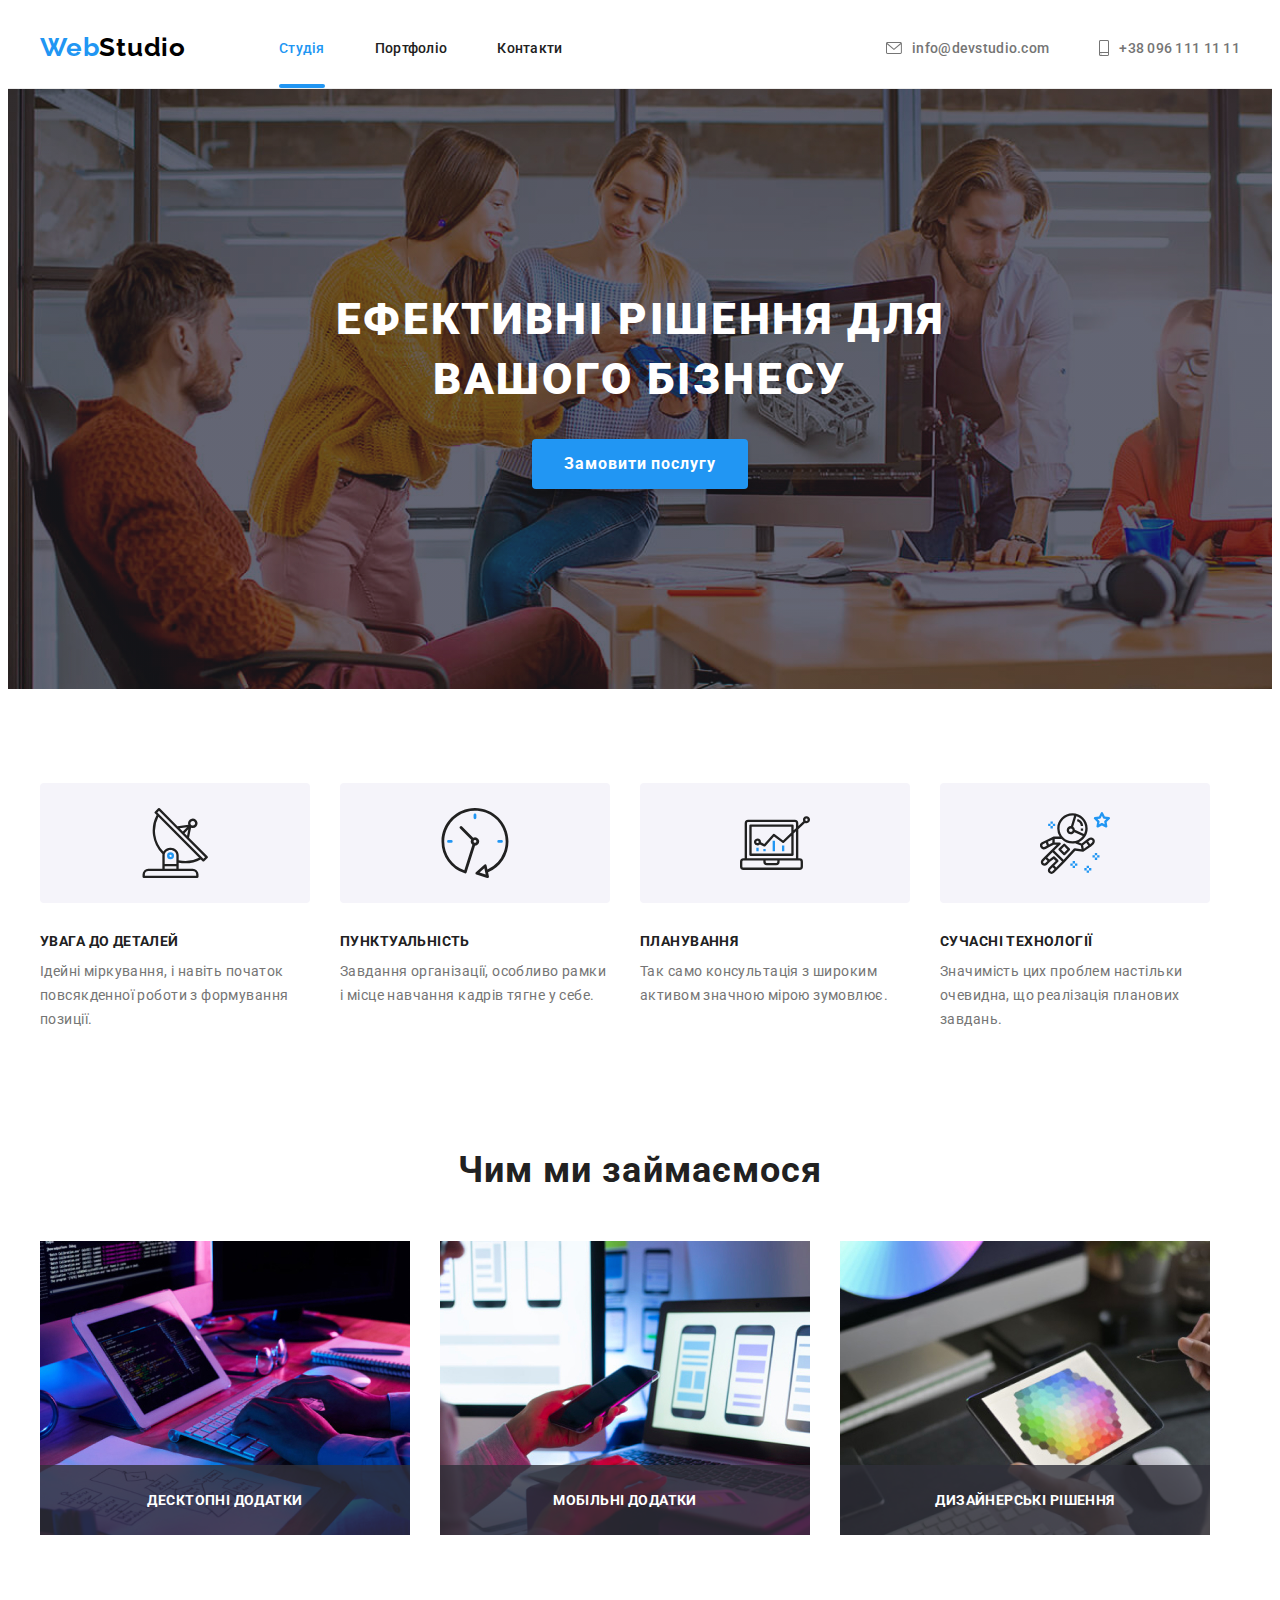
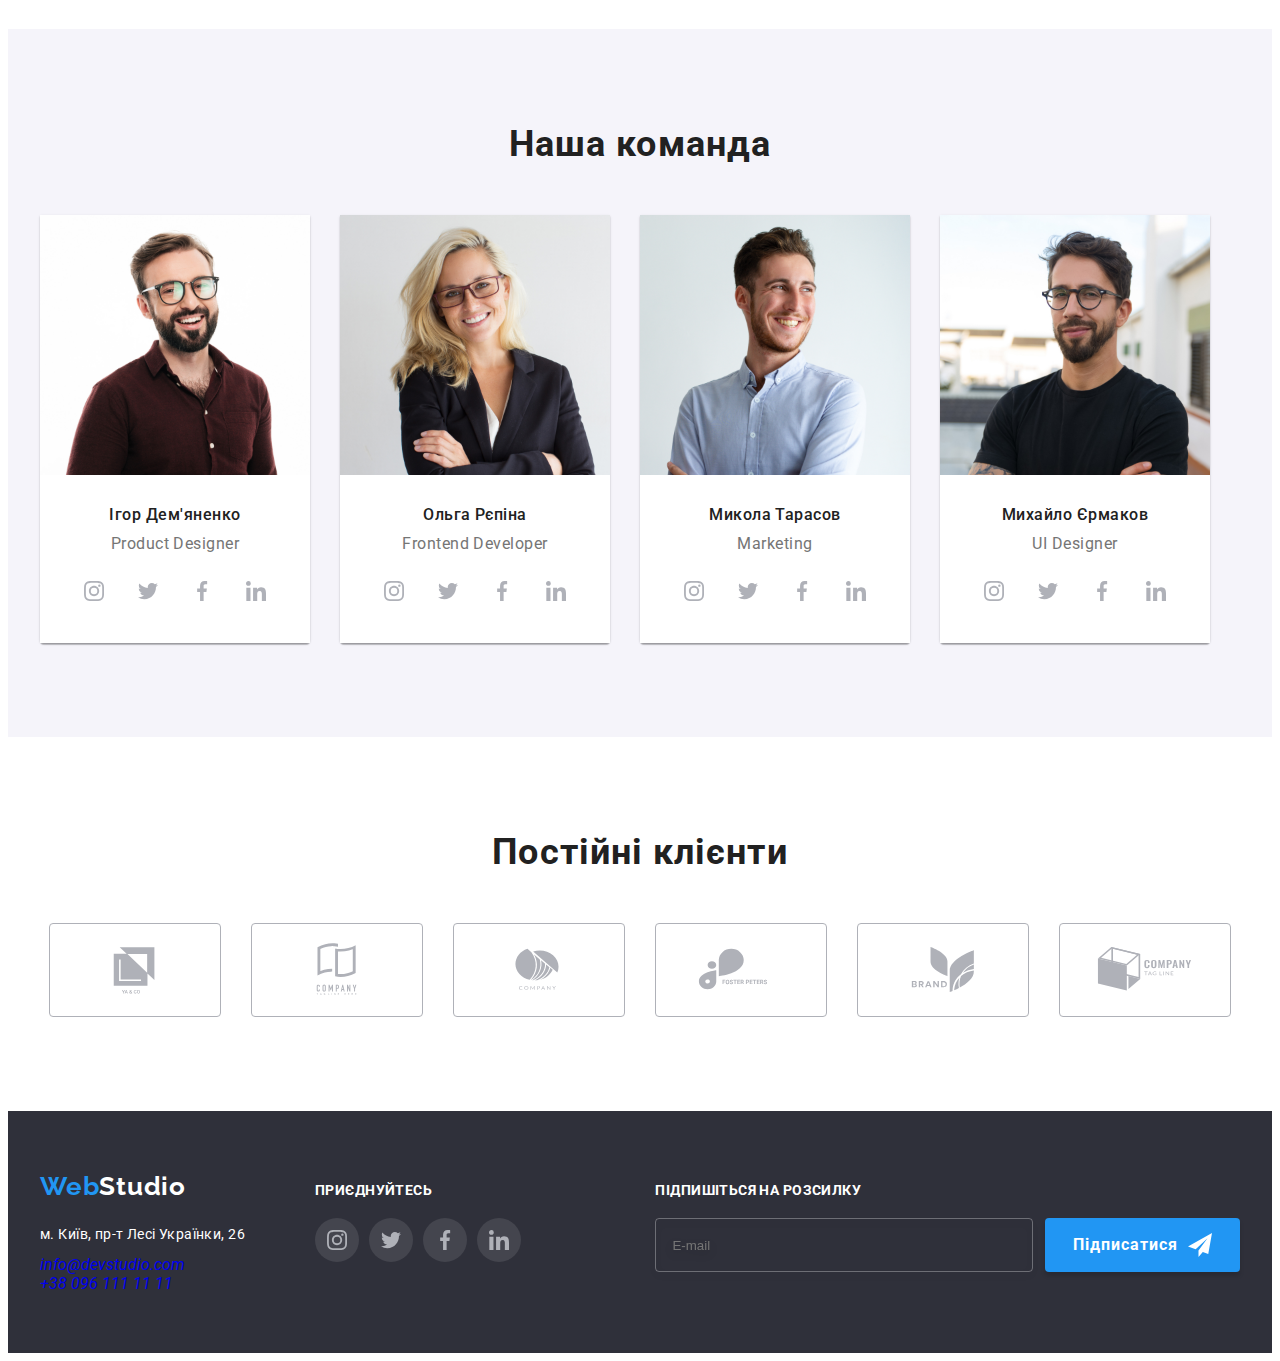
==== commit 190368e7: "add scss structure 2" ====
--- a/index.html
+++ b/index.html
@@ -30,7 +30,7 @@
     <header class="header">
       <div class="header-container container">
         <a href="./" class="logo__link link header__logo"><span class="logo__part">Web</span>Studio</a>
-        <nav>
+        <nav class="nav">
           <ul class="nav__list list">
             <li class="nav__item">
               <a href="./" class="nav__link link nav__link--current">Студія</a>
@@ -43,9 +43,9 @@
             </li>
           </ul>
         </nav>
-        <ul class="authoriz__list list">
+        <ul class="authoriz list">
           <li class="authoriz__item">
-            <a href="mailto:info@devstudio.com" class="authoriz__mail link">
+            <a href="mailto:info@devstudio.com" class="authoriz__link link">
               <svg class="authoriz__icon" width="16px" height="12px">
                 <use href="./images/icons/icons.svg#envelope"></use>
               </svg>
@@ -53,7 +53,7 @@
             >
           </li>
           <li class="authoriz__item">
-            <a href="tel:+380961111111" class="authoriz__tel link">
+            <a href="tel:+380961111111" class="authoriz__link link">
               <svg class="authoriz__icon" width="10px" height="16px">
                 <use href="./images/icons/icons.svg#smartphone"></use>
               </svg>
@@ -449,20 +449,20 @@
       <div class="container footer__group">
         <div class="footer__contacts">
           <a href="" class="logo__link link footer__logo"><span class="logo__part">Web</span>Studio</a>
-          <address class="footer-address">
+          <address class="address">
             <a
               href="https://goo.gl/maps/qrhuLcH9iDoWpVt69"
-              class="footer-address__link link"
+              class="address__link link"
               target="_blank"
               rel="noreferrer noopener nofollow"
-              ><span class="footer-address__text">м. Київ, пр-т Лесі Українки, 26</span></a
+              ><span class="address__text">м. Київ, пр-т Лесі Українки, 26</span></a
             >
-            <ul class="footer-auth__list list">
-              <li class="footer-auth__item">
-                <a href="mailto:info@devstudio.com" class="footer-auth__link link">info@devstudio.com</a>
+            <ul class="auth__list list">
+              <li class="auth__item">
+                <a href="mailto:info@devstudio.com" class="auth__link link">info@devstudio.com</a>
               </li>
-              <li class="footer-auth__item">
-                <a href="tel:+380961111111" class="footer-auth__link link">+38 096 111 11 11</a>
+              <li class="auth__item">
+                <a href="tel:+380961111111" class="auth__link link">+38 096 111 11 11</a>
               </li>
             </ul>
           </address>
@@ -473,7 +473,7 @@
             <li class="social-list__item">
               <a
                 href="https://www.instagram.com/"
-                class="social-list__link link"
+                class="social-list__link--dark link"
                 target="_blank"
                 rel="noopener noreferrer nofollow"
                 aria-label="instagram"
@@ -486,7 +486,7 @@
             <li class="social-list__item">
               <a
                 href="https://twitter.com/"
-                class="social-list__link link"
+                class="social-list__link--dark link"
                 target="_blank"
                 rel="noopener noreferrer nofollow"
                 aria-label="twitter"
@@ -499,7 +499,7 @@
             <li class="social-list__item">
               <a
                 href="https://www.facebook.com"
-                class="social-list__link link"
+                class="social-list__link--dark link"
                 target="_blank"
                 rel="noopener noreferrer nofollow"
                 aria-label="facebook"
@@ -512,7 +512,7 @@
             <li class="social-list__item">
               <a
                 href="https://www.linkedin.com"
-                class="social-list__link link"
+                class="social-list__link--dark link"
                 target="_blank"
                 rel="noopener noreferrer nofollow"
                 aria-label="linkedin"
--- a/css/main.min.css
+++ b/css/main.min.css
@@ -1 +1 @@
-.visually-hidden{position:absolute;width:1px;height:1px;margin:-1px;border:0;padding:0;white-space:nowrap;-webkit-clip-path:inset(100%);clip-path:inset(100%);clip:rect(0 0 0 0);overflow:hidden}.list{list-style:none;padding:0;margin:0}.link{text-decoration:none}img{display:block}h1,h2,h3,h4,h5,h6,p{margin:0}body{font-family:"Roboto",sans-serif}.container{width:1200px;padding:0 15px;margin:0 auto}.logo__link{font-family:"Raleway";font-weight:700;font-size:26px;line-height:1.1923076923;letter-spacing:.03em;color:#000}.logo__part{color:#2196f3}.btn,.f-btn,.footer-btn,.hero__btn{display:block;font-family:inherit;-webkit-box-align:center;-ms-flex-align:center;align-items:center;text-align:center;color:#fff;font-weight:700;font-size:16px;line-height:1.875;letter-spacing:.06em;background-color:#2196f3;-webkit-box-shadow:0px 4px 4px rgba(0,0,0,.15);box-shadow:0px 4px 4px rgba(0,0,0,.15);border-radius:4px;border-color:rgba(0,0,0,0);border:none;cursor:pointer}.btn:active,.f-btn:active,.footer-btn:active,.hero__btn:active{background-color:#188ce8}.social-list{display:-webkit-box;display:-ms-flexbox;display:flex;-webkit-box-align:center;-ms-flex-align:center;align-items:center;-webkit-box-pack:center;-ms-flex-pack:center;justify-content:center;gap:10px}.social-list__link{display:-webkit-box;display:-ms-flexbox;display:flex;-webkit-box-align:center;-ms-flex-align:center;align-items:center;-webkit-box-pack:center;-ms-flex-pack:center;justify-content:center;width:44px;height:44px;border-radius:50%;color:#afb1b8;-webkit-transition-property:color,background-color;transition-property:color,background-color;-webkit-transition-duration:250ms;transition-duration:250ms;-webkit-transition-timing-function:cubic-bezier(0.4, 0, 0.2, 1);transition-timing-function:cubic-bezier(0.4, 0, 0.2, 1)}.social-list__icon{fill:currentColor}.social-list__link:hover,.social-list__link:focus{color:#fff;background-color:#2196f3}.header{border-bottom:1px solid #ececec}.header-container{display:-webkit-box;display:-ms-flexbox;display:flex;-webkit-box-align:center;-ms-flex-align:center;align-items:center}.header__logo{margin-right:93px;padding-top:24px;padding-bottom:25px}.nav__list{display:-webkit-box;display:-ms-flexbox;display:flex}.nav__item:not(:last-child){margin-right:50px}.nav__item{font-weight:500;font-size:14px;line-height:1.1428571429;letter-spacing:.02em}.nav__link{position:relative;display:inline-block;padding:32px 0;color:#212121;-webkit-transition-property:color;transition-property:color;-webkit-transition-duration:250ms;transition-duration:250ms;-webkit-transition-timing-function:cubic-bezier(0.4, 0, 0.2, 1);transition-timing-function:cubic-bezier(0.4, 0, 0.2, 1)}.nav__link--current{color:#2196f3}.nav__link--current::after{content:"";position:absolute;bottom:0px;display:block;width:100%;height:4px;background-color:#2196f3;border-radius:2px}.nav__link:hover,.nav__link:focus{color:#2196f3}.authoriz__list{display:-webkit-box;display:-ms-flexbox;display:flex;margin:0 0 0 auto}.authoriz__item{font-weight:500;font-size:14px;line-height:1.1428571429;letter-spacing:.02em}.authoriz__mail,.authoriz__tel+.authoriz__tel{margin-right:50px}.authoriz__mail,.authoriz__tel{display:-webkit-box;display:-ms-flexbox;display:flex;-webkit-box-align:center;-ms-flex-align:center;align-items:center;padding-top:32px;padding-bottom:32px;color:#757575;-webkit-transition-property:color;transition-property:color;-webkit-transition-duration:250ms;transition-duration:250ms;-webkit-transition-timing-function:cubic-bezier(0.4, 0, 0.2, 1);transition-timing-function:cubic-bezier(0.4, 0, 0.2, 1)}.authoriz__mail:focus,.authoriz__mail:hover,.authoriz__tel:focus,.authoriz__tel:hover{color:#2196f3}.authoriz__icon{margin-right:10px;fill:currentColor}.hero{background-color:#2f303a;background-image:-webkit-gradient(linear, left top, right top, from(rgba(47, 48, 58, 0.4)), to(rgba(47, 48, 58, 0.4))),url(../images/bg-hero.jpg);background-image:linear-gradient(to right, rgba(47, 48, 58, 0.4), rgba(47, 48, 58, 0.4)),url(../images/bg-hero.jpg);background-repeat:no-repeat;max-width:1600px;margin:0 auto}.hero .container{padding:200px 0}.hero__text{margin-bottom:30px;font-weight:900;font-size:44px;line-height:1.3636363636;text-align:center;letter-spacing:.06em;text-transform:uppercase;color:#fff}.hero__btn{padding:10px 32px;margin:0 auto}.preference{padding:94px 0 118px}.preference__list{display:-webkit-box;display:-ms-flexbox;display:flex;gap:30px}.preference__item{width:270px}.preference__icon-thumb{display:-webkit-box;display:-ms-flexbox;display:flex;-webkit-box-align:center;-ms-flex-align:center;align-items:center;-webkit-box-pack:center;-ms-flex-pack:center;justify-content:center;width:270px;height:120px;margin-bottom:30px;background:#f5f4fa;border-radius:4px}.preference__subtitle{margin-bottom:10px;font-weight:700;font-size:14px;line-height:1.1428571429;letter-spacing:.03em;text-transform:uppercase;color:#212121}.preference__text{font-weight:400;font-size:14px;line-height:1.7142857143;letter-spacing:.03em;color:#757575}.work{padding-bottom:94px}.work__title{margin-bottom:50px;font-weight:700;font-size:36px;line-height:1.1666666667;text-align:center;letter-spacing:.03em;color:#212121}.work__list{display:-webkit-box;display:-ms-flexbox;display:flex;gap:30px}.work__item{position:relative}.work__text{position:absolute;bottom:0;display:-webkit-inline-box;display:-ms-inline-flexbox;display:inline-flex;-webkit-box-pack:center;-ms-flex-pack:center;justify-content:center;-webkit-box-align:center;-ms-flex-align:center;align-items:center;width:100%;height:70px;font-weight:700;font-size:14px;line-height:1.1428571429;text-align:center;letter-spacing:.03em;text-transform:uppercase;color:#fff;background:rgba(47,48,58,.8)}.team{padding:94px 0;background-color:#f5f4fa}.team__text-cont{background-color:#fff}.team__title{margin-bottom:50px;font-weight:700;font-size:36px;line-height:1.1666666667;text-align:center;letter-spacing:.03em;color:#212121}.team__subtitle{margin-bottom:10px;font-weight:500;font-size:16px;line-height:19px;text-align:center;letter-spacing:.03em;color:#212121}.team__list{display:-webkit-box;display:-ms-flexbox;display:flex;gap:30px}.team__item{-webkit-box-shadow:0px 1px 3px rgba(0,0,0,.12),0px 1px 1px rgba(0,0,0,.14),0px 2px 1px rgba(0,0,0,.2);box-shadow:0px 1px 3px rgba(0,0,0,.12),0px 1px 1px rgba(0,0,0,.14),0px 2px 1px rgba(0,0,0,.2);border-radius:0px 0px 4px 4px}.team__text{display:block;font-weight:400px;margin-bottom:16px;font-size:16px;line-height:1.1875;text-align:center;letter-spacing:.03em;color:#757575}.team__text-cont{padding-top:30px;padding-bottom:30px}.clients{padding:94px 0}.clients__text{margin-bottom:50px;font-weight:700;font-size:36px;line-height:42px;text-align:center;letter-spacing:.03em;color:#212121}.clients__list{display:-webkit-box;display:-ms-flexbox;display:flex;-webkit-box-align:center;-ms-flex-align:center;align-items:center;-webkit-box-pack:center;-ms-flex-pack:center;justify-content:center;gap:30px}.clients__link{display:-webkit-box;display:-ms-flexbox;display:flex;-webkit-box-align:center;-ms-flex-align:center;align-items:center;-webkit-box-pack:center;-ms-flex-pack:center;justify-content:center;width:170px;height:92px;border:1px solid #afb1b8;border-radius:4px;cursor:pointer;color:#afb1b8;-webkit-transition-property:color,border-color;transition-property:color,border-color;-webkit-transition-duration:250ms;transition-duration:250ms;-webkit-transition-timing-function:cubic-bezier(0.4, 0, 0.2, 1);transition-timing-function:cubic-bezier(0.4, 0, 0.2, 1)}.clients__icon{fill:currentColor}.clients__link:hover,.clients__link:focus{color:#2196f3;border-color:#2196f3}.footer{padding:60px 0;background-color:#2f303a}.footer__group{display:-webkit-box;display:-ms-flexbox;display:flex;-webkit-box-align:baseline;-ms-flex-align:baseline;align-items:baseline}.footer__logo{display:block;margin-right:0px;margin-bottom:20px;padding:0;color:#fff}.footer-address__link{font-style:normal;color:#fff}.footer-address__text{display:block;margin-bottom:9px;font-weight:400;font-size:14px;line-height:1.7142857143;letter-spacing:.03em;color:#fff}.footer-auth__link{display:block;margin-bottom:9px;font-style:normal;font-weight:400;font-size:14px;line-height:1.7142857143;letter-spacing:.03em;color:rgba(255,255,255,.6)}.footer-socials__text{margin-bottom:20px;font-weight:700;font-size:14px;line-height:16px;letter-spacing:.03em;text-transform:uppercase;color:#fff}.footer__contacts{margin-right:70px}.footer .team__social-link{color:#fff;background-color:rgba(255,255,255,.1)}.footer-form{margin-left:auto}.footer-input{display:-webkit-box;display:-ms-flexbox;display:flex;-webkit-box-orient:vertical;-webkit-box-direction:normal;-ms-flex-direction:column;flex-direction:column}.footer-input__wrapper{display:-webkit-box;display:-ms-flexbox;display:flex}.footer-input__text{display:block;margin-bottom:20px;font-weight:700;font-size:14px;line-height:1.1428571429;letter-spacing:.03em;text-transform:uppercase;color:#fff}.footer-input__field{width:358px;height:50px;padding-left:16px;margin-right:12px;border:1px solid rgba(255,255,255,.3);-webkit-filter:drop-shadow(0px 4px 4px rgba(0, 0, 0, 0.15));filter:drop-shadow(0px 4px 4px rgba(0, 0, 0, 0.15));border-radius:4px;background-color:rgba(33,149,243,0);color:rgba(255,255,255,.6);-webkit-transition-property:border-color;transition-property:border-color;-webkit-transition-duration:250ms;transition-duration:250ms;-webkit-transition-timing-function:cubic-bezier(0.4, 0, 0.2, 1);transition-timing-function:cubic-bezier(0.4, 0, 0.2, 1)}.footer-input__field:focus{border-color:#2196f3}.footer-btn__wrapper{display:-webkit-box;display:-ms-flexbox;display:flex}.footer-btn{display:-webkit-box;display:-ms-flexbox;display:flex;gap:10px;padding:10px 28px}.portfolio{padding:94px 0}.portfolio-btn-list{display:-webkit-box;display:-ms-flexbox;display:flex;-webkit-box-pack:center;-ms-flex-pack:center;justify-content:center;gap:8px;margin-bottom:50px}.portfolio-btn{padding:6px 22px;font-weight:500;font-size:16px;line-height:1.625;text-align:center;letter-spacing:.03em;color:#212121;background:#f5f4fa;border-color:rgba(0,0,0,0);border-radius:4px;cursor:pointer;-webkit-transition-property:color,background-color,-webkit-box-shadow;transition-property:color,background-color,-webkit-box-shadow;transition-property:color,background-color,box-shadow;transition-property:color,background-color,box-shadow,-webkit-box-shadow;-webkit-transition-duration:250ms;transition-duration:250ms;-webkit-transition-timing-function:cubic-bezier(0.4, 0, 0.2, 1);transition-timing-function:cubic-bezier(0.4, 0, 0.2, 1)}.portfolio-btn:hover,.portfolio-btn:focus{background-color:#188ce8;color:#fff;-webkit-box-shadow:0px 3px 1px rgba(0,0,0,.1),0px 1px 2px rgba(0,0,0,.08),0px 2px 2px rgba(0,0,0,.12);box-shadow:0px 3px 1px rgba(0,0,0,.1),0px 1px 2px rgba(0,0,0,.08),0px 2px 2px rgba(0,0,0,.12)}.portfolio-text-cont{padding:20px 24px;border-bottom:1px solid #eee;border-right:1px solid #eee;border-left:1px solid #eee}.portfolio-list{display:-webkit-box;display:-ms-flexbox;display:flex;-ms-flex-wrap:wrap;flex-wrap:wrap;gap:30px}.portfolio-item{background:#fff;width:370px;-webkit-transition-property:-webkit-box-shadow;transition-property:-webkit-box-shadow;transition-property:box-shadow;transition-property:box-shadow, -webkit-box-shadow;-webkit-transition-duration:250ms;transition-duration:250ms;-webkit-transition-timing-function:cubic-bezier(0.4, 0, 0.2, 1);transition-timing-function:cubic-bezier(0.4, 0, 0.2, 1)}.portfolio-item:hover{-webkit-box-shadow:0px 1px 1px rgba(0,0,0,.12),0px 4px 4px rgba(0,0,0,.06),1px 4px 6px rgba(0,0,0,.16);box-shadow:0px 1px 1px rgba(0,0,0,.12),0px 4px 4px rgba(0,0,0,.06),1px 4px 6px rgba(0,0,0,.16)}.portfolio-subtitle{font-weight:700;font-size:18px;line-height:2;letter-spacing:.06em;color:#212121}.portfolio-text{font-weight:400;font-size:16px;line-height:30px;letter-spacing:.03em;color:#757575}.overlay-thumb{position:relative;overflow:hidden}.overlay-text{position:absolute;top:0;left:0;height:100%;width:100%;font-weight:400;font-size:18px;line-height:1.5555555556;letter-spacing:.03em;padding:63px 24px;color:#fff;background-color:rgba(33,150,243,.9);-webkit-transform:translateY(100%);transform:translateY(100%);-webkit-transition-property:-webkit-transform;transition-property:-webkit-transform;transition-property:transform;transition-property:transform, -webkit-transform;-webkit-transition-duration:250ms;transition-duration:250ms;-webkit-transition-timing-function:cubic-bezier(0.4, 0, 0.2, 1);transition-timing-function:cubic-bezier(0.4, 0, 0.2, 1)}.portfolio-item:hover .overlay-text{-webkit-transform:translateY(0%);transform:translateY(0%)}.backdrop{position:fixed;top:0;left:0;width:100%;height:100%;background-color:rgba(0,0,0,.2);opacity:1;-webkit-transition:opacity 250ms cubic-bezier(0.4, 0, 0.2, 1);transition:opacity 250ms cubic-bezier(0.4, 0, 0.2, 1)}.backdrop.is-hidden{opacity:0;visibility:hidden;pointer-events:none}.modal{position:absolute;top:50%;left:50%;width:528px;min-height:581px;background:#fff;-webkit-box-shadow:0px 1px 3px rgba(0,0,0,.12),0px 1px 1px rgba(0,0,0,.14),0px 2px 1px rgba(0,0,0,.2);box-shadow:0px 1px 3px rgba(0,0,0,.12),0px 1px 1px rgba(0,0,0,.14),0px 2px 1px rgba(0,0,0,.2);border-radius:4px;-webkit-transform:translate(-50%, -50%) scale(1);transform:translate(-50%, -50%) scale(1);-webkit-transition:-webkit-transform 250ms cubic-bezier(0.4, 0, 0.2, 1);transition:-webkit-transform 250ms cubic-bezier(0.4, 0, 0.2, 1);transition:transform 250ms cubic-bezier(0.4, 0, 0.2, 1);transition:transform 250ms cubic-bezier(0.4, 0, 0.2, 1), -webkit-transform 250ms cubic-bezier(0.4, 0, 0.2, 1)}.modal-btn{position:absolute;top:8px;right:8px;width:30px;height:30px;margin:0;padding:0;background-color:#fff;border:1px solid rgba(0,0,0,.1);border-radius:50%;display:-webkit-box;display:-ms-flexbox;display:flex;-webkit-box-pack:center;-ms-flex-pack:center;justify-content:center;-webkit-box-align:center;-ms-flex-align:center;align-items:center;cursor:pointer}.modal-icon-close{-webkit-transition-property:fill;transition-property:fill;-webkit-transition-duration:250ms;transition-duration:250ms;-webkit-transition-timing-function:cubic-bezier(0.4, 0, 0.2, 1);transition-timing-function:cubic-bezier(0.4, 0, 0.2, 1)}.modal-btn:hover .modal-icon-close{fill:var(--accent-text)}.modal-form{padding-left:41px;padding-right:39px}.form-text{padding-top:40px;margin-bottom:12px;font-weight:700;font-size:20px;line-height:23px;text-align:center;letter-spacing:.03em;color:#212121}.f-label{display:inline-block;font-weight:400;font-size:12px;line-height:14px;margin-bottom:4px;letter-spacing:.01em;color:#757575}.f-input-wrapper{position:relative;margin-bottom:10px;display:-webkit-box;display:-ms-flexbox;display:flex;-webkit-box-orient:vertical;-webkit-box-direction:reverse;-ms-flex-direction:column-reverse;flex-direction:column-reverse}.f-input{width:448px;height:40px;padding-left:42px;padding-right:15px;border:1px solid rgba(33,33,33,.2);border-radius:4px;-webkit-transition-property:border-color,outline;transition-property:border-color,outline;-webkit-transition-duration:250ms;transition-duration:250ms;-webkit-transition-timing-function:cubic-bezier(0.4, 0, 0.2, 1);transition-timing-function:cubic-bezier(0.4, 0, 0.2, 1)}.f-input:focus,.f-input-area:focus{border-color:#2196f3;outline:none}.f-input-icon{position:absolute;top:50%;left:12px;-webkit-transform:translateY(-50%);transform:translateY(-50%)}.f-input:focus+.f-input-icon{fill:#2196f3}.f-input-area{width:448px;height:120px;resize:none;border:1px solid rgba(33,33,33,.2);border-radius:4px;padding:12px 16px;margin-bottom:20px;-webkit-transition-property:border-color,outline;transition-property:border-color,outline;-webkit-transition-duration:250ms;transition-duration:250ms;-webkit-transition-timing-function:cubic-bezier(0.4, 0, 0.2, 1);transition-timing-function:cubic-bezier(0.4, 0, 0.2, 1)}.f-input-area::-webkit-input-placeholder{font-weight:400;font-size:12px;line-height:14px;letter-spacing:.01em;color:rgba(117,117,117,.5)}.f-input-area::-moz-placeholder{font-weight:400;font-size:12px;line-height:14px;letter-spacing:.01em;color:rgba(117,117,117,.5)}.f-input-area:-ms-input-placeholder{font-weight:400;font-size:12px;line-height:14px;letter-spacing:.01em;color:rgba(117,117,117,.5)}.f-input-area::-ms-input-placeholder{font-weight:400;font-size:12px;line-height:14px;letter-spacing:.01em;color:rgba(117,117,117,.5)}.f-input-area::placeholder{font-weight:400;font-size:12px;line-height:14px;letter-spacing:.01em;color:rgba(117,117,117,.5)}.f-checkbox{-webkit-appearance:none;-moz-appearance:none;appearance:none;display:inline-block;width:16px;height:15px;border:1.8px solid;border-color:#000;border-radius:2px}.f-checkbox:checked{border-color:#2196f3;background-color:#2196f3;background-image:url("data:image/svg+xml,%3Csvg width='16' height='15' viewBox='0 0 16 15' fill='none' xmlns='http://www.w3.org/2000/svg'%3E%3Crect width='16' height='15' rx='2'/%3E%3Cpath d='M3.95703 7.75166L3.88825 7.68604L3.81923 7.75141L2.93123 8.59258L2.85486 8.66492L2.93097 8.73753L6.42671 12.0724L6.49574 12.1382L6.56476 12.0724L14.069 4.91352L14.1449 4.84116L14.069 4.76881L13.1873 3.92764L13.1183 3.86183L13.0493 3.92761L6.49577 10.1735L3.95703 7.75166Z' fill='white' stroke='white' stroke-width='0.2'/%3E%3C/svg%3E");background-size:cover}.f-checkbox-text{font-weight:400;font-size:14px;line-height:24px;letter-spacing:.03em;color:#757575}.f-checkbox-link{font-weight:400;font-size:14px;line-height:24px;letter-spacing:.03em;-webkit-text-decoration-line:underline;text-decoration-line:underline;color:#2196f3}.f-licence{display:-webkit-box;display:-ms-flexbox;display:flex;gap:7px;-webkit-box-align:center;-ms-flex-align:center;align-items:center;margin-bottom:30px;-webkit-box-pack:center;-ms-flex-pack:center;justify-content:center}.f-btn{padding:10px 52px;margin-left:auto;margin-right:auto;margin-bottom:50px}/*# sourceMappingURL=main.min.css.map */+.list{list-style:none;padding:0;margin:0}.link{text-decoration:none}img{display:block}h1,h2,h3,h4,h5,h6,p{margin:0}body{font-family:"Roboto",sans-serif}.visually-hidden{position:absolute;width:1px;height:1px;margin:-1px;border:0;padding:0;white-space:nowrap;-webkit-clip-path:inset(100%);clip-path:inset(100%);clip:rect(0 0 0 0);overflow:hidden}.container{width:1200px;padding:0 15px;margin:0 auto}.logo__link{font-family:"Raleway";font-weight:700;font-size:26px;line-height:1.1923076923;letter-spacing:.03em;color:#000}.logo__part{color:#2196f3}.btn,.f-btn,.footer-btn,.hero__btn{display:block;font-family:inherit;-webkit-box-align:center;-ms-flex-align:center;align-items:center;text-align:center;color:#fff;font-weight:700;font-size:16px;line-height:1.875;letter-spacing:.06em;background-color:#2196f3;-webkit-box-shadow:0px 4px 4px rgba(0,0,0,.15);box-shadow:0px 4px 4px rgba(0,0,0,.15);border-radius:4px;border-color:rgba(0,0,0,0);border:none;cursor:pointer}.btn:active,.f-btn:active,.footer-btn:active,.hero__btn:active{background-color:#188ce8}.social-list{display:-webkit-box;display:-ms-flexbox;display:flex;-webkit-box-align:center;-ms-flex-align:center;align-items:center;-webkit-box-pack:center;-ms-flex-pack:center;justify-content:center;gap:10px}.social-list__link,.social-list__link--dark{display:-webkit-box;display:-ms-flexbox;display:flex;-webkit-box-align:center;-ms-flex-align:center;align-items:center;-webkit-box-pack:center;-ms-flex-pack:center;justify-content:center;width:44px;height:44px;border-radius:50%;color:#afb1b8;-webkit-transition-property:color,background-color;transition-property:color,background-color;-webkit-transition-duration:250ms;transition-duration:250ms;-webkit-transition-timing-function:cubic-bezier(0.4, 0, 0.2, 1);transition-timing-function:cubic-bezier(0.4, 0, 0.2, 1)}.social-list__icon{fill:currentColor}.social-list__link:hover,.social-list__link--dark:hover,.social-list__link:focus,.social-list__link--dark:focus{color:#fff;background-color:#2196f3}.header{border-bottom:1px solid #ececec}.header__logo{margin-right:93px;padding-top:24px;padding-bottom:25px}.header-container{display:-webkit-box;display:-ms-flexbox;display:flex;-webkit-box-align:center;-ms-flex-align:center;align-items:center}.nav__list{display:-webkit-box;display:-ms-flexbox;display:flex}.nav__item:not(:last-child){margin-right:50px}.nav__item{font-weight:500;font-size:14px;line-height:1.1428571429;letter-spacing:.02em}.nav__link{position:relative;display:inline-block;padding:32px 0;color:#212121;-webkit-transition-property:color;transition-property:color;-webkit-transition-duration:250ms;transition-duration:250ms;-webkit-transition-timing-function:cubic-bezier(0.4, 0, 0.2, 1);transition-timing-function:cubic-bezier(0.4, 0, 0.2, 1)}.nav__link:hover,.nav__link:focus{color:#2196f3}.nav__link--current{color:#2196f3}.nav__link--current::after{content:"";position:absolute;bottom:0px;display:block;width:100%;height:4px;background-color:#2196f3;border-radius:2px}.authoriz{display:-webkit-box;display:-ms-flexbox;display:flex;gap:50px;margin:0 0 0 auto}.authoriz__item{font-weight:500;font-size:14px;line-height:1.1428571429;letter-spacing:.02em}.authoriz__icon{margin-right:10px;fill:currentColor}.authoriz__link{display:-webkit-box;display:-ms-flexbox;display:flex;-webkit-box-align:center;-ms-flex-align:center;align-items:center;padding-top:32px;padding-bottom:32px;color:#757575;-webkit-transition-property:color;transition-property:color;-webkit-transition-duration:250ms;transition-duration:250ms;-webkit-transition-timing-function:cubic-bezier(0.4, 0, 0.2, 1);transition-timing-function:cubic-bezier(0.4, 0, 0.2, 1)}.authoriz__link:focus,.authoriz__link:hover{color:#2196f3}.hero{background-color:#2f303a;background-image:-webkit-gradient(linear, left top, right top, from(rgba(47, 48, 58, 0.4)), to(rgba(47, 48, 58, 0.4))),url(../images/bg-hero.jpg);background-image:linear-gradient(to right, rgba(47, 48, 58, 0.4), rgba(47, 48, 58, 0.4)),url(../images/bg-hero.jpg);background-repeat:no-repeat;max-width:1600px;margin:0 auto}.hero .container{padding:200px 0}.hero__text{margin-bottom:30px;font-weight:900;font-size:44px;line-height:1.3636363636;text-align:center;letter-spacing:.06em;text-transform:uppercase;color:#fff}.hero__btn{padding:10px 32px;margin:0 auto}.preference{padding:94px 0 118px}.preference__list{display:-webkit-box;display:-ms-flexbox;display:flex;gap:30px}.preference__item{width:270px}.preference__icon-thumb{display:-webkit-box;display:-ms-flexbox;display:flex;-webkit-box-align:center;-ms-flex-align:center;align-items:center;-webkit-box-pack:center;-ms-flex-pack:center;justify-content:center;width:270px;height:120px;margin-bottom:30px;background:#f5f4fa;border-radius:4px}.preference__subtitle{margin-bottom:10px;font-weight:700;font-size:14px;line-height:1.1428571429;letter-spacing:.03em;text-transform:uppercase;color:#212121}.preference__text{font-weight:400;font-size:14px;line-height:1.7142857143;letter-spacing:.03em;color:#757575}.work{padding-bottom:94px}.work__title{margin-bottom:50px;font-weight:700;font-size:36px;line-height:1.1666666667;text-align:center;letter-spacing:.03em;color:#212121}.work__list{display:-webkit-box;display:-ms-flexbox;display:flex;gap:30px}.work__item{position:relative}.work__text{position:absolute;bottom:0;display:-webkit-inline-box;display:-ms-inline-flexbox;display:inline-flex;-webkit-box-pack:center;-ms-flex-pack:center;justify-content:center;-webkit-box-align:center;-ms-flex-align:center;align-items:center;width:100%;height:70px;font-weight:700;font-size:14px;line-height:1.1428571429;text-align:center;letter-spacing:.03em;text-transform:uppercase;color:#fff;background:rgba(47,48,58,.8)}.team{padding:94px 0;background-color:#f5f4fa}.team__text-cont{background-color:#fff}.team__title{margin-bottom:50px;font-weight:700;font-size:36px;line-height:1.1666666667;text-align:center;letter-spacing:.03em;color:#212121}.team__subtitle{margin-bottom:10px;font-weight:500;font-size:16px;line-height:19px;text-align:center;letter-spacing:.03em;color:#212121}.team__list{display:-webkit-box;display:-ms-flexbox;display:flex;gap:30px}.team__item{-webkit-box-shadow:0px 1px 3px rgba(0,0,0,.12),0px 1px 1px rgba(0,0,0,.14),0px 2px 1px rgba(0,0,0,.2);box-shadow:0px 1px 3px rgba(0,0,0,.12),0px 1px 1px rgba(0,0,0,.14),0px 2px 1px rgba(0,0,0,.2);border-radius:0px 0px 4px 4px}.team__text{display:block;font-weight:400px;margin-bottom:16px;font-size:16px;line-height:1.1875;text-align:center;letter-spacing:.03em;color:#757575}.team__text-cont{padding-top:30px;padding-bottom:30px}.clients{padding:94px 0}.clients__text{margin-bottom:50px;font-weight:700;font-size:36px;line-height:42px;text-align:center;letter-spacing:.03em;color:#212121}.clients__list{display:-webkit-box;display:-ms-flexbox;display:flex;-webkit-box-align:center;-ms-flex-align:center;align-items:center;-webkit-box-pack:center;-ms-flex-pack:center;justify-content:center;gap:30px}.clients__icon{fill:currentColor}.clients__link{display:-webkit-box;display:-ms-flexbox;display:flex;-webkit-box-align:center;-ms-flex-align:center;align-items:center;-webkit-box-pack:center;-ms-flex-pack:center;justify-content:center;width:170px;height:92px;border:1px solid #afb1b8;border-radius:4px;cursor:pointer;color:#afb1b8;-webkit-transition-property:color,border-color;transition-property:color,border-color;-webkit-transition-duration:250ms;transition-duration:250ms;-webkit-transition-timing-function:cubic-bezier(0.4, 0, 0.2, 1);transition-timing-function:cubic-bezier(0.4, 0, 0.2, 1)}.clients__link:hover,.clients__link:focus{color:#2196f3;border-color:#2196f3}.footer{padding:60px 0;background-color:#2f303a}.footer__group{display:-webkit-box;display:-ms-flexbox;display:flex;-webkit-box-align:baseline;-ms-flex-align:baseline;align-items:baseline}.footer__logo{display:block;margin-right:0px;margin-bottom:20px;padding:0;color:#fff}.footer__contacts{margin-right:70px}.address__link{font-style:normal;color:#fff}.address__text{display:block;margin-bottom:9px;font-weight:400;font-size:14px;line-height:1.7142857143;letter-spacing:.03em;color:#fff}.footer-auth__link{display:block;margin-bottom:9px;font-style:normal;font-weight:400;font-size:14px;line-height:1.7142857143;letter-spacing:.03em;color:rgba(255,255,255,.6)}.footer-socials__text{margin-bottom:20px;font-weight:700;font-size:14px;line-height:16px;letter-spacing:.03em;text-transform:uppercase;color:#fff}.social-list__link--dark{background-color:rgba(255,255,255,.1)}.footer .footer .team__social-link{color:#fff;background-color:rgba(255,255,255,.1)}.footer-form{margin-left:auto}.footer-input{display:-webkit-box;display:-ms-flexbox;display:flex;-webkit-box-orient:vertical;-webkit-box-direction:normal;-ms-flex-direction:column;flex-direction:column}.footer-input__wrapper{display:-webkit-box;display:-ms-flexbox;display:flex}.footer-input__text{display:block;margin-bottom:20px;font-weight:700;font-size:14px;line-height:1.1428571429;letter-spacing:.03em;text-transform:uppercase;color:#fff}.footer-input__field{width:358px;height:50px;padding-left:16px;margin-right:12px;border:1px solid rgba(255,255,255,.3);-webkit-filter:drop-shadow(0px 4px 4px rgba(0, 0, 0, 0.15));filter:drop-shadow(0px 4px 4px rgba(0, 0, 0, 0.15));border-radius:4px;background-color:rgba(33,149,243,0);color:rgba(255,255,255,.6);-webkit-transition-property:border-color;transition-property:border-color;-webkit-transition-duration:250ms;transition-duration:250ms;-webkit-transition-timing-function:cubic-bezier(0.4, 0, 0.2, 1);transition-timing-function:cubic-bezier(0.4, 0, 0.2, 1)}.footer-input__field:focus{border-color:#2196f3}.footer-btn__wrapper{display:-webkit-box;display:-ms-flexbox;display:flex}.footer-btn{display:-webkit-box;display:-ms-flexbox;display:flex;gap:10px;padding:10px 28px}.portfolio{padding:94px 0}.portfolio-btn-list{display:-webkit-box;display:-ms-flexbox;display:flex;-webkit-box-pack:center;-ms-flex-pack:center;justify-content:center;gap:8px;margin-bottom:50px}.portfolio-btn{padding:6px 22px;font-weight:500;font-size:16px;line-height:1.625;text-align:center;letter-spacing:.03em;color:#212121;background:#f5f4fa;border-color:rgba(0,0,0,0);border-radius:4px;cursor:pointer;-webkit-transition-property:color,background-color,-webkit-box-shadow;transition-property:color,background-color,-webkit-box-shadow;transition-property:color,background-color,box-shadow;transition-property:color,background-color,box-shadow,-webkit-box-shadow;-webkit-transition-duration:250ms;transition-duration:250ms;-webkit-transition-timing-function:cubic-bezier(0.4, 0, 0.2, 1);transition-timing-function:cubic-bezier(0.4, 0, 0.2, 1)}.portfolio-btn:hover,.portfolio-btn:focus{background-color:#188ce8;color:#fff;-webkit-box-shadow:0px 3px 1px rgba(0,0,0,.1),0px 1px 2px rgba(0,0,0,.08),0px 2px 2px rgba(0,0,0,.12);box-shadow:0px 3px 1px rgba(0,0,0,.1),0px 1px 2px rgba(0,0,0,.08),0px 2px 2px rgba(0,0,0,.12)}.portfolio-text-cont{padding:20px 24px;border-bottom:1px solid #eee;border-right:1px solid #eee;border-left:1px solid #eee}.portfolio-list{display:-webkit-box;display:-ms-flexbox;display:flex;-ms-flex-wrap:wrap;flex-wrap:wrap;gap:30px}.portfolio-item{background:#fff;width:370px;-webkit-transition-property:-webkit-box-shadow;transition-property:-webkit-box-shadow;transition-property:box-shadow;transition-property:box-shadow, -webkit-box-shadow;-webkit-transition-duration:250ms;transition-duration:250ms;-webkit-transition-timing-function:cubic-bezier(0.4, 0, 0.2, 1);transition-timing-function:cubic-bezier(0.4, 0, 0.2, 1)}.portfolio-item:hover{-webkit-box-shadow:0px 1px 1px rgba(0,0,0,.12),0px 4px 4px rgba(0,0,0,.06),1px 4px 6px rgba(0,0,0,.16);box-shadow:0px 1px 1px rgba(0,0,0,.12),0px 4px 4px rgba(0,0,0,.06),1px 4px 6px rgba(0,0,0,.16)}.portfolio-subtitle{font-weight:700;font-size:18px;line-height:2;letter-spacing:.06em;color:#212121}.portfolio-text{font-weight:400;font-size:16px;line-height:30px;letter-spacing:.03em;color:#757575}.overlay-thumb{position:relative;overflow:hidden}.overlay-text{position:absolute;top:0;left:0;height:100%;width:100%;font-weight:400;font-size:18px;line-height:1.5555555556;letter-spacing:.03em;padding:63px 24px;color:#fff;background-color:rgba(33,150,243,.9);-webkit-transform:translateY(100%);transform:translateY(100%);-webkit-transition-property:-webkit-transform;transition-property:-webkit-transform;transition-property:transform;transition-property:transform, -webkit-transform;-webkit-transition-duration:250ms;transition-duration:250ms;-webkit-transition-timing-function:cubic-bezier(0.4, 0, 0.2, 1);transition-timing-function:cubic-bezier(0.4, 0, 0.2, 1)}.portfolio-item:hover .overlay-text{-webkit-transform:translateY(0%);transform:translateY(0%)}.backdrop{position:fixed;top:0;left:0;width:100%;height:100%;background-color:rgba(0,0,0,.2);opacity:1;-webkit-transition:opacity 250ms cubic-bezier(0.4, 0, 0.2, 1);transition:opacity 250ms cubic-bezier(0.4, 0, 0.2, 1)}.backdrop.is-hidden{opacity:0;visibility:hidden;pointer-events:none}.modal{position:absolute;top:50%;left:50%;width:528px;min-height:581px;background:#fff;-webkit-box-shadow:0px 1px 3px rgba(0,0,0,.12),0px 1px 1px rgba(0,0,0,.14),0px 2px 1px rgba(0,0,0,.2);box-shadow:0px 1px 3px rgba(0,0,0,.12),0px 1px 1px rgba(0,0,0,.14),0px 2px 1px rgba(0,0,0,.2);border-radius:4px;-webkit-transform:translate(-50%, -50%) scale(1);transform:translate(-50%, -50%) scale(1);-webkit-transition:-webkit-transform 250ms cubic-bezier(0.4, 0, 0.2, 1);transition:-webkit-transform 250ms cubic-bezier(0.4, 0, 0.2, 1);transition:transform 250ms cubic-bezier(0.4, 0, 0.2, 1);transition:transform 250ms cubic-bezier(0.4, 0, 0.2, 1), -webkit-transform 250ms cubic-bezier(0.4, 0, 0.2, 1)}.modal-btn{position:absolute;top:8px;right:8px;width:30px;height:30px;margin:0;padding:0;background-color:#fff;border:1px solid rgba(0,0,0,.1);border-radius:50%;display:-webkit-box;display:-ms-flexbox;display:flex;-webkit-box-pack:center;-ms-flex-pack:center;justify-content:center;-webkit-box-align:center;-ms-flex-align:center;align-items:center;cursor:pointer}.modal-icon-close{-webkit-transition-property:fill;transition-property:fill;-webkit-transition-duration:250ms;transition-duration:250ms;-webkit-transition-timing-function:cubic-bezier(0.4, 0, 0.2, 1);transition-timing-function:cubic-bezier(0.4, 0, 0.2, 1)}.modal-btn:hover .modal-icon-close{fill:#2196f3}.modal-form{padding-left:41px;padding-right:39px}.form-text{padding-top:40px;margin-bottom:12px;font-weight:700;font-size:20px;line-height:23px;text-align:center;letter-spacing:.03em;color:#212121}.f-label{display:inline-block;font-weight:400;font-size:12px;line-height:14px;margin-bottom:4px;letter-spacing:.01em;color:#757575}.f-input-wrapper{position:relative;margin-bottom:10px;display:-webkit-box;display:-ms-flexbox;display:flex;-webkit-box-orient:vertical;-webkit-box-direction:reverse;-ms-flex-direction:column-reverse;flex-direction:column-reverse}.f-input{width:448px;height:40px;padding-left:42px;padding-right:15px;border:1px solid rgba(33,33,33,.2);border-radius:4px;-webkit-transition-property:border-color,outline;transition-property:border-color,outline;-webkit-transition-duration:250ms;transition-duration:250ms;-webkit-transition-timing-function:cubic-bezier(0.4, 0, 0.2, 1);transition-timing-function:cubic-bezier(0.4, 0, 0.2, 1)}.f-input:focus,.f-input-area:focus{border-color:#2196f3;outline:none}.f-input-icon{position:absolute;top:50%;left:12px;-webkit-transform:translateY(-50%);transform:translateY(-50%)}.f-input:focus+.f-input-icon{fill:#2196f3}.f-input-area{width:448px;height:120px;resize:none;border:1px solid rgba(33,33,33,.2);border-radius:4px;padding:12px 16px;margin-bottom:20px;-webkit-transition-property:border-color,outline;transition-property:border-color,outline;-webkit-transition-duration:250ms;transition-duration:250ms;-webkit-transition-timing-function:cubic-bezier(0.4, 0, 0.2, 1);transition-timing-function:cubic-bezier(0.4, 0, 0.2, 1)}.f-input-area::-webkit-input-placeholder{font-weight:400;font-size:12px;line-height:14px;letter-spacing:.01em;color:rgba(117,117,117,.5)}.f-input-area::-moz-placeholder{font-weight:400;font-size:12px;line-height:14px;letter-spacing:.01em;color:rgba(117,117,117,.5)}.f-input-area:-ms-input-placeholder{font-weight:400;font-size:12px;line-height:14px;letter-spacing:.01em;color:rgba(117,117,117,.5)}.f-input-area::-ms-input-placeholder{font-weight:400;font-size:12px;line-height:14px;letter-spacing:.01em;color:rgba(117,117,117,.5)}.f-input-area::placeholder{font-weight:400;font-size:12px;line-height:14px;letter-spacing:.01em;color:rgba(117,117,117,.5)}.f-checkbox{-webkit-appearance:none;-moz-appearance:none;appearance:none;display:inline-block;width:16px;height:15px;border:1.8px solid;border-color:#000;border-radius:2px}.f-checkbox:checked{border-color:#2196f3;background-color:#2196f3;background-image:url("data:image/svg+xml,%3Csvg width='16' height='15' viewBox='0 0 16 15' fill='none' xmlns='http://www.w3.org/2000/svg'%3E%3Crect width='16' height='15' rx='2'/%3E%3Cpath d='M3.95703 7.75166L3.88825 7.68604L3.81923 7.75141L2.93123 8.59258L2.85486 8.66492L2.93097 8.73753L6.42671 12.0724L6.49574 12.1382L6.56476 12.0724L14.069 4.91352L14.1449 4.84116L14.069 4.76881L13.1873 3.92764L13.1183 3.86183L13.0493 3.92761L6.49577 10.1735L3.95703 7.75166Z' fill='white' stroke='white' stroke-width='0.2'/%3E%3C/svg%3E");background-size:cover}.f-checkbox-text{font-weight:400;font-size:14px;line-height:24px;letter-spacing:.03em;color:#757575}.f-checkbox-link{font-weight:400;font-size:14px;line-height:24px;letter-spacing:.03em;-webkit-text-decoration-line:underline;text-decoration-line:underline;color:#2196f3}.f-licence{display:-webkit-box;display:-ms-flexbox;display:flex;gap:7px;-webkit-box-align:center;-ms-flex-align:center;align-items:center;margin-bottom:30px;-webkit-box-pack:center;-ms-flex-pack:center;justify-content:center}.f-btn{padding:10px 52px;margin-left:auto;margin-right:auto;margin-bottom:50px}/*# sourceMappingURL=main.min.css.map */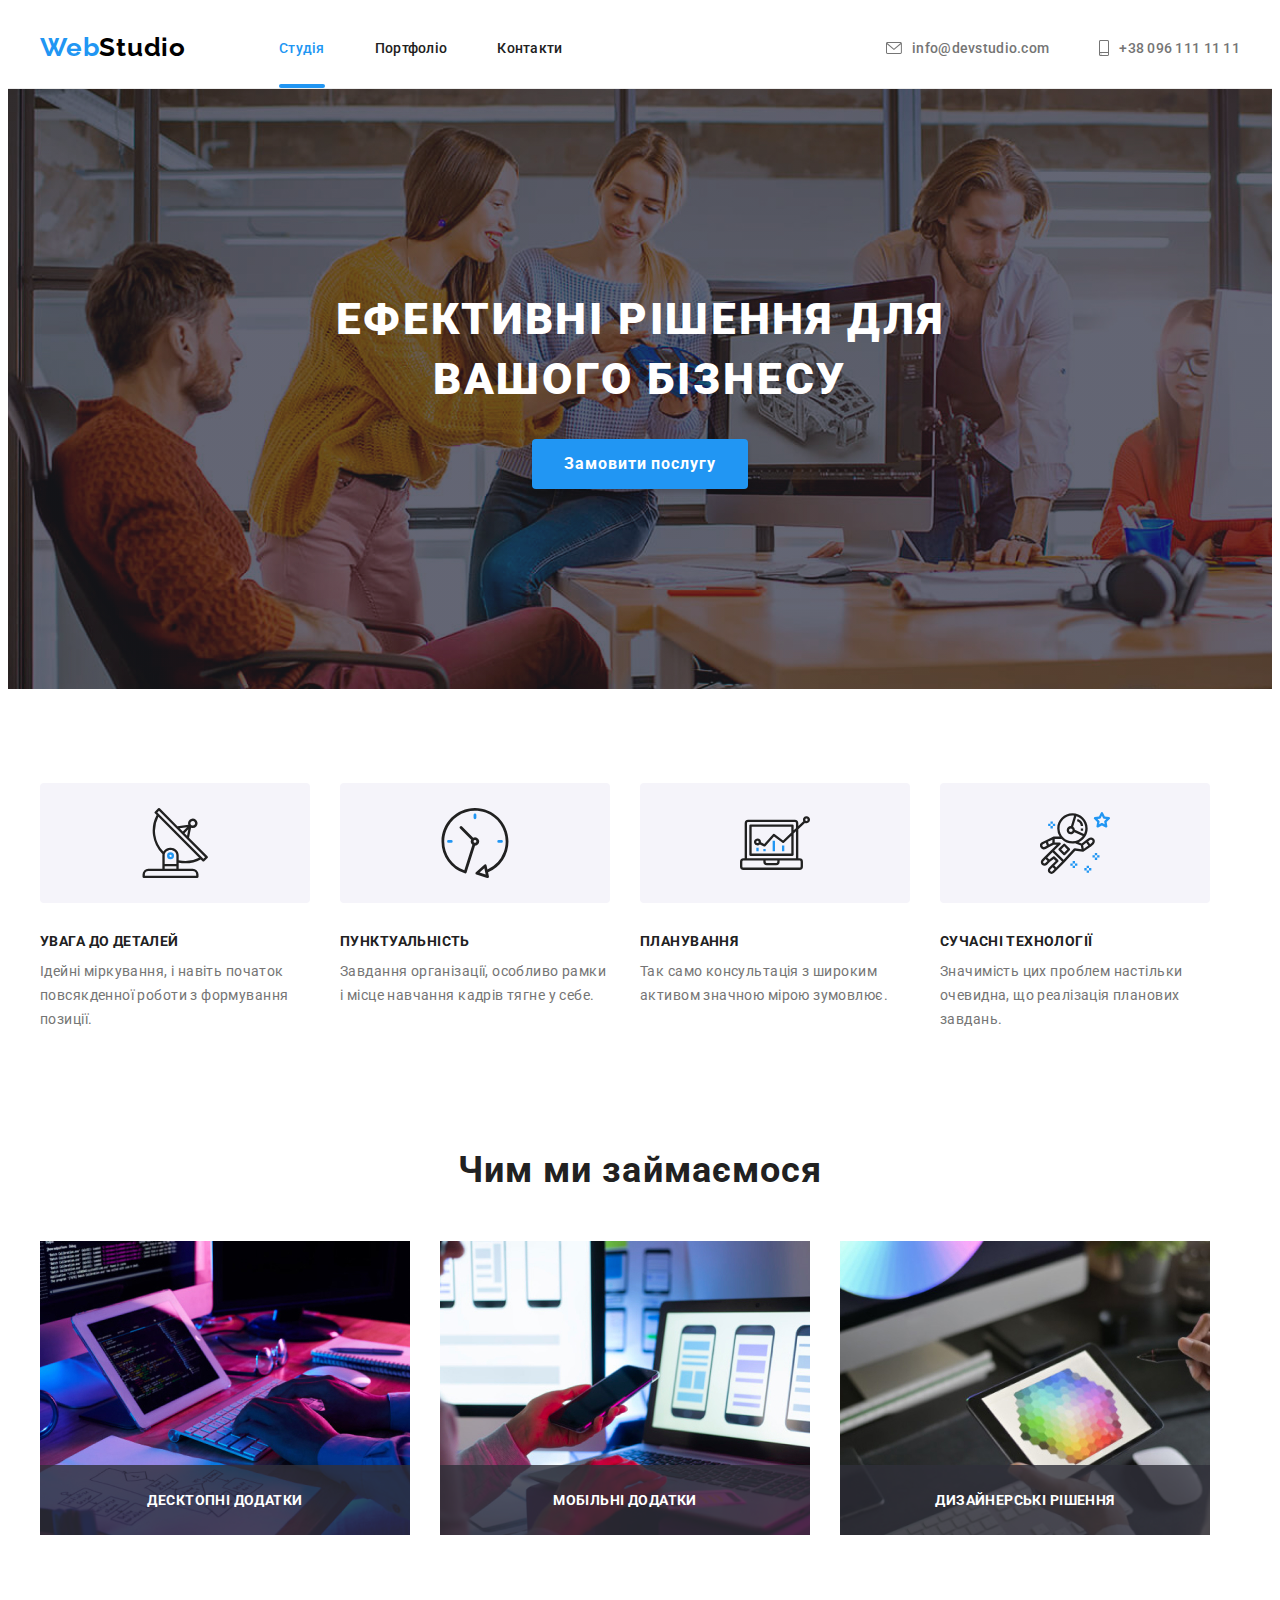
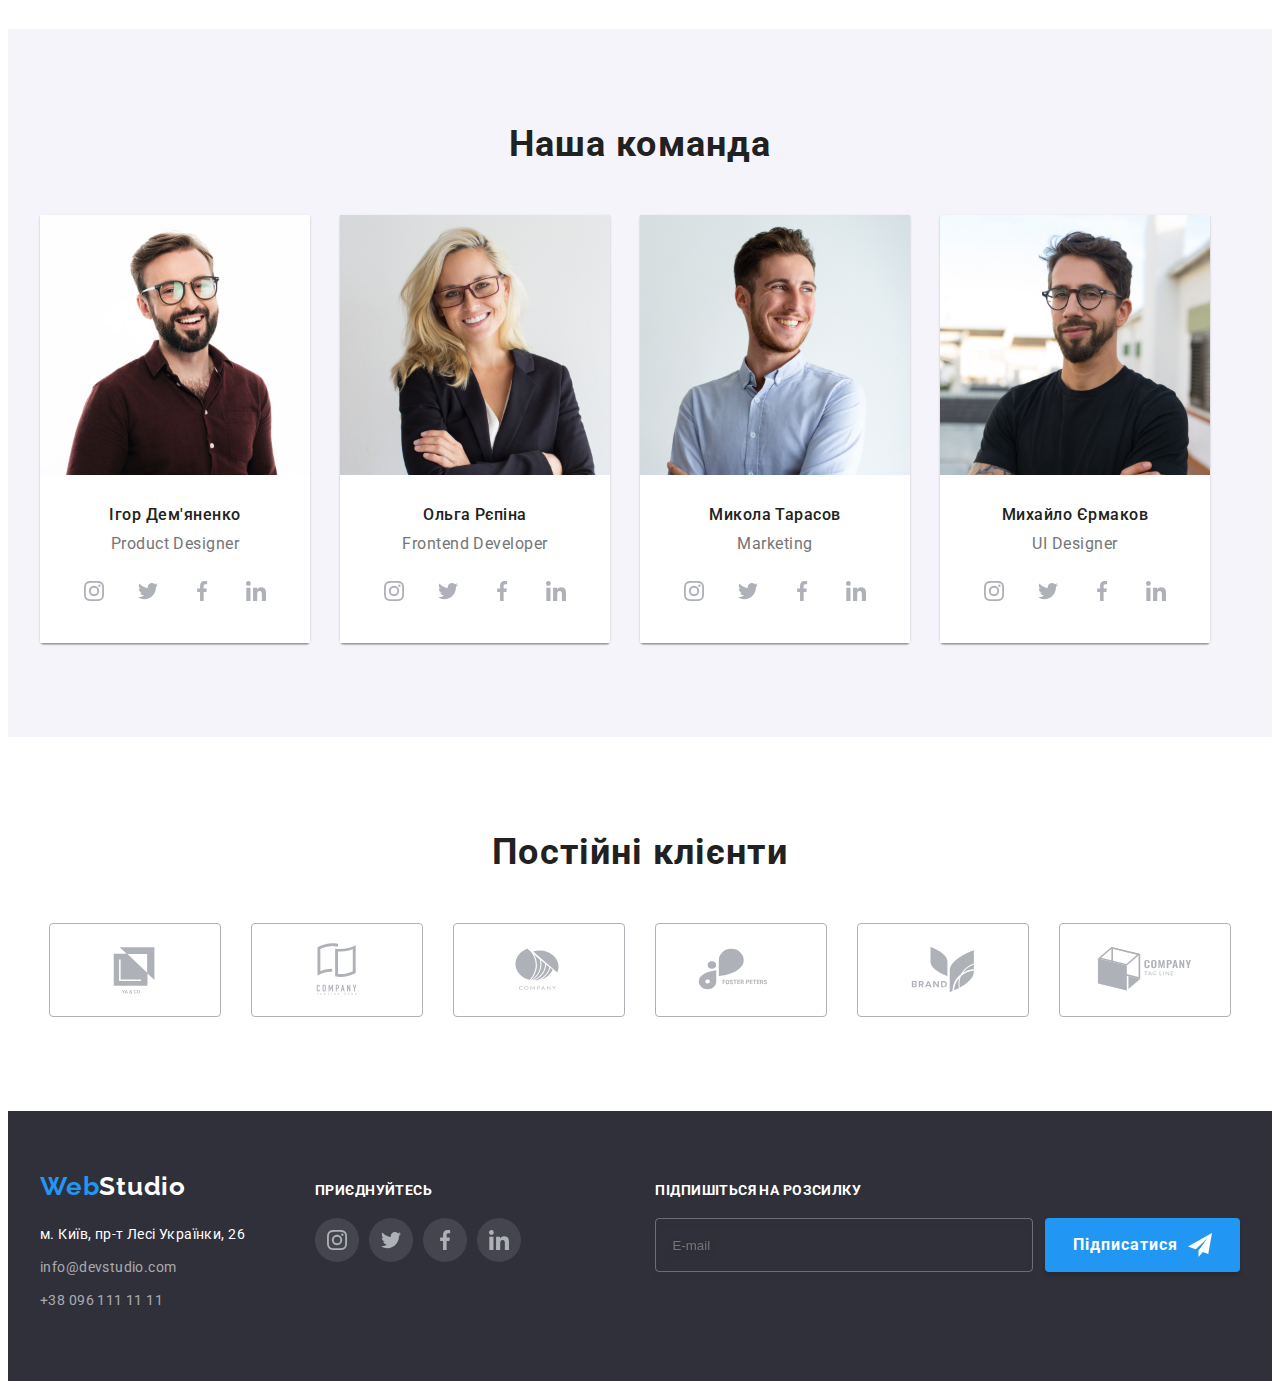
==== commit 365a892a: "add scss structure 3 complete" ====
--- a/index.html
+++ b/index.html
@@ -148,7 +148,7 @@
           <ul class="team__list list">
             <li class="team__item">
               <img src="./images/imgface-1.jpg" alt="фото сотрудника" width="270" height="260" />
-              <div class="team__text-cont">
+              <div class="team__descriptions">
                 <h3 class="team__subtitle">Ігор Дем'яненко</h3>
                 <span class="team__text">Product Designer</span>
                 <ul class="social-list list">
@@ -209,7 +209,7 @@
             </li>
             <li class="team__item">
               <img src="./images/imgface-2.jpg" alt="фото сотрудника" width="270" height="260" />
-              <div class="team__text-cont">
+              <div class="team__descriptions">
                 <h3 class="team__subtitle">Ольга Рєпіна</h3>
                 <span class="team__text">Frontend Developer</span>
                 <ul class="social-list list">
@@ -270,7 +270,7 @@
             </li>
             <li class="team__item">
               <img src="./images/imgface-3.jpg" alt="фото сотрудника" width="270" height="260" />
-              <div class="team__text-cont">
+              <div class="team__descriptions">
                 <h3 class="team__subtitle">Микола Тарасов</h3>
                 <span class="team__text">Marketing</span>
                 <ul class="social-list list">
@@ -331,7 +331,7 @@
             </li>
             <li class="team__item">
               <img src="./images/imgface-4.jpg" alt="фото сотрудника" width="270" height="260" />
-              <div class="team__text-cont">
+              <div class="team__descriptions">
                 <h3 class="team__subtitle">Михайло Єрмаков</h3>
                 <span class="team__text">UI Designer</span>
                 <ul class="social-list list">
@@ -459,16 +459,16 @@
             >
             <ul class="auth__list list">
               <li class="auth__item">
-                <a href="mailto:info@devstudio.com" class="auth__link link">info@devstudio.com</a>
+                <a href="mailto:info@devstudio.com" class="address__link link">info@devstudio.com</a>
               </li>
               <li class="auth__item">
-                <a href="tel:+380961111111" class="auth__link link">+38 096 111 11 11</a>
+                <a href="tel:+380961111111" class="address__link link">+38 096 111 11 11</a>
               </li>
             </ul>
           </address>
         </div>
         <div class="footer-socials">
-          <h3 class="footer-socials__text">приєднуйтесь</h3>
+          <h3 class="footer__title">приєднуйтесь</h3>
           <ul class="social-list list">
             <li class="social-list__item">
               <a
@@ -524,14 +524,13 @@
             </li>
           </ul>
         </div>
-        <form class="footer-form" action="">
-          <div class="footer-input">
-          <p class="footer-input__text">Підпишіться на розсилку</p>
-          <div class="footer-input__wrapper">
-            <input type="email" class="footer-input__field" placeholder="E-mail" />
-            <div class="footer-btn__wrapper">
-              <button type="submit" class="footer-btn">
-                Підписатися<svg class="footer-btn__icon" width="24px" height="24px">
+        <form class="subscribe" action="">
+          <p class="footer__title">Підпишіться на розсилку</p>
+          <div class="subscribe__wrapper">
+            <input type="email" class="subscribe__field" placeholder="E-mail" />
+            <div class="subscribe-btn__wrapper">
+              <button type="submit" class="subscribe-btn">
+                Підписатися<svg class="subscribe-btn__icon" width="24px" height="24px">
                   <use href="./images/icons/icons.svg#letter-icon"></use>
                 </svg>
               </button>
@@ -544,51 +543,51 @@
     <!-- -----MODAL WINDOW----- -->
     <div class="backdrop is-hidden" data-modal>
       <div class="modal">
-        <button class="modal-btn" data-modal-close>
-          <svg class="modal-icon-close" width="11px" height="11px">
+        <button class="modal__btn-close" data-modal-close>
+          <svg class="modal__icon-close" width="11px" height="11px">
             <use href="./images/icons/icons.svg#close-icon"></use>
           </svg>
         </button>
         <form action="" class="modal-form">
-          <p class="form-text">Залиште свої дані, ми вам передзвонимо</p>
-          <div class="f-field">
-            <label class="f-label" for="name">Ім'я</label>
-            <div class="f-input-wrapper">
-              <input type="text" class="f-input" id="name">
-              <svg class="f-input-icon" width="18px" height="18px">
+          <p class="modal-form__title">Залиште свої дані, ми вам передзвонимо</p>
+          <div class="modal-form__field">
+            <label class="modal-form__label" for="name">Ім'я</label>
+            <div class="modal-form__input-wrapper">
+              <input type="text" class="modal-form__input" id="name">
+              <svg class="modal-form__input-icon" width="18px" height="18px">
                 <use href="./images/icons/icons.svg#person"></use>
               </svg>
             </div>
           </div>
-          <div class="f-field">
-            <label class="f-label" for="phone">Телефон</label>
-            <div class="f-input-wrapper">
-              <input type="text" class="f-input" id="phone">
-              <svg class="f-input-icon" width="18px" height="18px">
+          <div class="modal-form__field">
+            <label class="modal-form__label" for="phone">Телефон</label>
+            <div class="modal-form__input-wrapper">
+              <input type="text" class="modal-form__input" id="phone">
+              <svg class="modal-form__input-icon" width="18px" height="18px">
                 <use href="./images/icons/icons.svg#phone"></use>
               </svg>
             </div>
           </div>
-          <div class="f-field">
-            <label class="f-label" for="mail">Пошта</label>
-            <div class="f-input-wrapper">
-              <input type="text" class="f-input" id="mail">
-              <svg class="f-input-icon" width="18px" height="18px">
+          <div class="modal-form__field">
+            <label class="modal-form__label" for="mail">Пошта</label>
+            <div class="modal-form__input-wrapper">
+              <input type="text" class="modal-form__input" id="mail">
+              <svg class="modal-form__input-icon" width="18px" height="18px">
                 <use href="./images/icons/icons.svg#mail"></use>
               </svg>
             </div>
           </div>
-          <div class="f-field">
-              <div class="f-input-wrapper">
-                <textarea class="f-input-area" name="" id="textarea" cols="30" rows="10" placeholder="Введіть текст"></textarea>
-                <label class="f-label" for="textarea">Коментар</label>
+          <div class="modal-form__field">
+              <div class="modal-form__input-wrapper">
+                <textarea class="modal-form__input-area" name="" id="textarea" cols="30" rows="10" placeholder="Введіть текст"></textarea>
+                <label class="modal-form__label" for="textarea">Коментар</label>
               </div>
           </div>
-          <div class="f-licence">
-            <input class="f-checkbox" type="checkbox">
-            <span class="f-checkbox-text">Погоджуюся з розсилкою та приймаю <a class="f-checkbox-link" href="">Умови договору</a></span>
+          <div class="modal-form__licence">
+            <input class="modal-form__checkbox" type="checkbox">
+            <span class="modal-form__checkbox-text">Погоджуюся з розсилкою та приймаю <a class="modal-form__checkbox-link" href="">Умови договору</a></span>
           </div>
-          <button class="f-btn" type="submit">Відправити</button>
+          <button class="modal-form__btn" type="submit">Відправити</button>
 
         </form>
       </div>
--- a/css/main.min.css
+++ b/css/main.min.css
@@ -1 +1 @@
-.list{list-style:none;padding:0;margin:0}.link{text-decoration:none}img{display:block}h1,h2,h3,h4,h5,h6,p{margin:0}body{font-family:"Roboto",sans-serif}.visually-hidden{position:absolute;width:1px;height:1px;margin:-1px;border:0;padding:0;white-space:nowrap;-webkit-clip-path:inset(100%);clip-path:inset(100%);clip:rect(0 0 0 0);overflow:hidden}.container{width:1200px;padding:0 15px;margin:0 auto}.logo__link{font-family:"Raleway";font-weight:700;font-size:26px;line-height:1.1923076923;letter-spacing:.03em;color:#000}.logo__part{color:#2196f3}.btn,.f-btn,.footer-btn,.hero__btn{display:block;font-family:inherit;-webkit-box-align:center;-ms-flex-align:center;align-items:center;text-align:center;color:#fff;font-weight:700;font-size:16px;line-height:1.875;letter-spacing:.06em;background-color:#2196f3;-webkit-box-shadow:0px 4px 4px rgba(0,0,0,.15);box-shadow:0px 4px 4px rgba(0,0,0,.15);border-radius:4px;border-color:rgba(0,0,0,0);border:none;cursor:pointer}.btn:active,.f-btn:active,.footer-btn:active,.hero__btn:active{background-color:#188ce8}.social-list{display:-webkit-box;display:-ms-flexbox;display:flex;-webkit-box-align:center;-ms-flex-align:center;align-items:center;-webkit-box-pack:center;-ms-flex-pack:center;justify-content:center;gap:10px}.social-list__link,.social-list__link--dark{display:-webkit-box;display:-ms-flexbox;display:flex;-webkit-box-align:center;-ms-flex-align:center;align-items:center;-webkit-box-pack:center;-ms-flex-pack:center;justify-content:center;width:44px;height:44px;border-radius:50%;color:#afb1b8;-webkit-transition-property:color,background-color;transition-property:color,background-color;-webkit-transition-duration:250ms;transition-duration:250ms;-webkit-transition-timing-function:cubic-bezier(0.4, 0, 0.2, 1);transition-timing-function:cubic-bezier(0.4, 0, 0.2, 1)}.social-list__icon{fill:currentColor}.social-list__link:hover,.social-list__link--dark:hover,.social-list__link:focus,.social-list__link--dark:focus{color:#fff;background-color:#2196f3}.header{border-bottom:1px solid #ececec}.header__logo{margin-right:93px;padding-top:24px;padding-bottom:25px}.header-container{display:-webkit-box;display:-ms-flexbox;display:flex;-webkit-box-align:center;-ms-flex-align:center;align-items:center}.nav__list{display:-webkit-box;display:-ms-flexbox;display:flex}.nav__item:not(:last-child){margin-right:50px}.nav__item{font-weight:500;font-size:14px;line-height:1.1428571429;letter-spacing:.02em}.nav__link{position:relative;display:inline-block;padding:32px 0;color:#212121;-webkit-transition-property:color;transition-property:color;-webkit-transition-duration:250ms;transition-duration:250ms;-webkit-transition-timing-function:cubic-bezier(0.4, 0, 0.2, 1);transition-timing-function:cubic-bezier(0.4, 0, 0.2, 1)}.nav__link:hover,.nav__link:focus{color:#2196f3}.nav__link--current{color:#2196f3}.nav__link--current::after{content:"";position:absolute;bottom:0px;display:block;width:100%;height:4px;background-color:#2196f3;border-radius:2px}.authoriz{display:-webkit-box;display:-ms-flexbox;display:flex;gap:50px;margin:0 0 0 auto}.authoriz__item{font-weight:500;font-size:14px;line-height:1.1428571429;letter-spacing:.02em}.authoriz__icon{margin-right:10px;fill:currentColor}.authoriz__link{display:-webkit-box;display:-ms-flexbox;display:flex;-webkit-box-align:center;-ms-flex-align:center;align-items:center;padding-top:32px;padding-bottom:32px;color:#757575;-webkit-transition-property:color;transition-property:color;-webkit-transition-duration:250ms;transition-duration:250ms;-webkit-transition-timing-function:cubic-bezier(0.4, 0, 0.2, 1);transition-timing-function:cubic-bezier(0.4, 0, 0.2, 1)}.authoriz__link:focus,.authoriz__link:hover{color:#2196f3}.hero{background-color:#2f303a;background-image:-webkit-gradient(linear, left top, right top, from(rgba(47, 48, 58, 0.4)), to(rgba(47, 48, 58, 0.4))),url(../images/bg-hero.jpg);background-image:linear-gradient(to right, rgba(47, 48, 58, 0.4), rgba(47, 48, 58, 0.4)),url(../images/bg-hero.jpg);background-repeat:no-repeat;max-width:1600px;margin:0 auto}.hero .container{padding:200px 0}.hero__text{margin-bottom:30px;font-weight:900;font-size:44px;line-height:1.3636363636;text-align:center;letter-spacing:.06em;text-transform:uppercase;color:#fff}.hero__btn{padding:10px 32px;margin:0 auto}.preference{padding:94px 0 118px}.preference__list{display:-webkit-box;display:-ms-flexbox;display:flex;gap:30px}.preference__item{width:270px}.preference__icon-thumb{display:-webkit-box;display:-ms-flexbox;display:flex;-webkit-box-align:center;-ms-flex-align:center;align-items:center;-webkit-box-pack:center;-ms-flex-pack:center;justify-content:center;width:270px;height:120px;margin-bottom:30px;background:#f5f4fa;border-radius:4px}.preference__subtitle{margin-bottom:10px;font-weight:700;font-size:14px;line-height:1.1428571429;letter-spacing:.03em;text-transform:uppercase;color:#212121}.preference__text{font-weight:400;font-size:14px;line-height:1.7142857143;letter-spacing:.03em;color:#757575}.work{padding-bottom:94px}.work__title{margin-bottom:50px;font-weight:700;font-size:36px;line-height:1.1666666667;text-align:center;letter-spacing:.03em;color:#212121}.work__list{display:-webkit-box;display:-ms-flexbox;display:flex;gap:30px}.work__item{position:relative}.work__text{position:absolute;bottom:0;display:-webkit-inline-box;display:-ms-inline-flexbox;display:inline-flex;-webkit-box-pack:center;-ms-flex-pack:center;justify-content:center;-webkit-box-align:center;-ms-flex-align:center;align-items:center;width:100%;height:70px;font-weight:700;font-size:14px;line-height:1.1428571429;text-align:center;letter-spacing:.03em;text-transform:uppercase;color:#fff;background:rgba(47,48,58,.8)}.team{padding:94px 0;background-color:#f5f4fa}.team__text-cont{background-color:#fff}.team__title{margin-bottom:50px;font-weight:700;font-size:36px;line-height:1.1666666667;text-align:center;letter-spacing:.03em;color:#212121}.team__subtitle{margin-bottom:10px;font-weight:500;font-size:16px;line-height:19px;text-align:center;letter-spacing:.03em;color:#212121}.team__list{display:-webkit-box;display:-ms-flexbox;display:flex;gap:30px}.team__item{-webkit-box-shadow:0px 1px 3px rgba(0,0,0,.12),0px 1px 1px rgba(0,0,0,.14),0px 2px 1px rgba(0,0,0,.2);box-shadow:0px 1px 3px rgba(0,0,0,.12),0px 1px 1px rgba(0,0,0,.14),0px 2px 1px rgba(0,0,0,.2);border-radius:0px 0px 4px 4px}.team__text{display:block;font-weight:400px;margin-bottom:16px;font-size:16px;line-height:1.1875;text-align:center;letter-spacing:.03em;color:#757575}.team__text-cont{padding-top:30px;padding-bottom:30px}.clients{padding:94px 0}.clients__text{margin-bottom:50px;font-weight:700;font-size:36px;line-height:42px;text-align:center;letter-spacing:.03em;color:#212121}.clients__list{display:-webkit-box;display:-ms-flexbox;display:flex;-webkit-box-align:center;-ms-flex-align:center;align-items:center;-webkit-box-pack:center;-ms-flex-pack:center;justify-content:center;gap:30px}.clients__icon{fill:currentColor}.clients__link{display:-webkit-box;display:-ms-flexbox;display:flex;-webkit-box-align:center;-ms-flex-align:center;align-items:center;-webkit-box-pack:center;-ms-flex-pack:center;justify-content:center;width:170px;height:92px;border:1px solid #afb1b8;border-radius:4px;cursor:pointer;color:#afb1b8;-webkit-transition-property:color,border-color;transition-property:color,border-color;-webkit-transition-duration:250ms;transition-duration:250ms;-webkit-transition-timing-function:cubic-bezier(0.4, 0, 0.2, 1);transition-timing-function:cubic-bezier(0.4, 0, 0.2, 1)}.clients__link:hover,.clients__link:focus{color:#2196f3;border-color:#2196f3}.footer{padding:60px 0;background-color:#2f303a}.footer__group{display:-webkit-box;display:-ms-flexbox;display:flex;-webkit-box-align:baseline;-ms-flex-align:baseline;align-items:baseline}.footer__logo{display:block;margin-right:0px;margin-bottom:20px;padding:0;color:#fff}.footer__contacts{margin-right:70px}.address__link{font-style:normal;color:#fff}.address__text{display:block;margin-bottom:9px;font-weight:400;font-size:14px;line-height:1.7142857143;letter-spacing:.03em;color:#fff}.footer-auth__link{display:block;margin-bottom:9px;font-style:normal;font-weight:400;font-size:14px;line-height:1.7142857143;letter-spacing:.03em;color:rgba(255,255,255,.6)}.footer-socials__text{margin-bottom:20px;font-weight:700;font-size:14px;line-height:16px;letter-spacing:.03em;text-transform:uppercase;color:#fff}.social-list__link--dark{background-color:rgba(255,255,255,.1)}.footer .footer .team__social-link{color:#fff;background-color:rgba(255,255,255,.1)}.footer-form{margin-left:auto}.footer-input{display:-webkit-box;display:-ms-flexbox;display:flex;-webkit-box-orient:vertical;-webkit-box-direction:normal;-ms-flex-direction:column;flex-direction:column}.footer-input__wrapper{display:-webkit-box;display:-ms-flexbox;display:flex}.footer-input__text{display:block;margin-bottom:20px;font-weight:700;font-size:14px;line-height:1.1428571429;letter-spacing:.03em;text-transform:uppercase;color:#fff}.footer-input__field{width:358px;height:50px;padding-left:16px;margin-right:12px;border:1px solid rgba(255,255,255,.3);-webkit-filter:drop-shadow(0px 4px 4px rgba(0, 0, 0, 0.15));filter:drop-shadow(0px 4px 4px rgba(0, 0, 0, 0.15));border-radius:4px;background-color:rgba(33,149,243,0);color:rgba(255,255,255,.6);-webkit-transition-property:border-color;transition-property:border-color;-webkit-transition-duration:250ms;transition-duration:250ms;-webkit-transition-timing-function:cubic-bezier(0.4, 0, 0.2, 1);transition-timing-function:cubic-bezier(0.4, 0, 0.2, 1)}.footer-input__field:focus{border-color:#2196f3}.footer-btn__wrapper{display:-webkit-box;display:-ms-flexbox;display:flex}.footer-btn{display:-webkit-box;display:-ms-flexbox;display:flex;gap:10px;padding:10px 28px}.portfolio{padding:94px 0}.portfolio-btn-list{display:-webkit-box;display:-ms-flexbox;display:flex;-webkit-box-pack:center;-ms-flex-pack:center;justify-content:center;gap:8px;margin-bottom:50px}.portfolio-btn{padding:6px 22px;font-weight:500;font-size:16px;line-height:1.625;text-align:center;letter-spacing:.03em;color:#212121;background:#f5f4fa;border-color:rgba(0,0,0,0);border-radius:4px;cursor:pointer;-webkit-transition-property:color,background-color,-webkit-box-shadow;transition-property:color,background-color,-webkit-box-shadow;transition-property:color,background-color,box-shadow;transition-property:color,background-color,box-shadow,-webkit-box-shadow;-webkit-transition-duration:250ms;transition-duration:250ms;-webkit-transition-timing-function:cubic-bezier(0.4, 0, 0.2, 1);transition-timing-function:cubic-bezier(0.4, 0, 0.2, 1)}.portfolio-btn:hover,.portfolio-btn:focus{background-color:#188ce8;color:#fff;-webkit-box-shadow:0px 3px 1px rgba(0,0,0,.1),0px 1px 2px rgba(0,0,0,.08),0px 2px 2px rgba(0,0,0,.12);box-shadow:0px 3px 1px rgba(0,0,0,.1),0px 1px 2px rgba(0,0,0,.08),0px 2px 2px rgba(0,0,0,.12)}.portfolio-text-cont{padding:20px 24px;border-bottom:1px solid #eee;border-right:1px solid #eee;border-left:1px solid #eee}.portfolio-list{display:-webkit-box;display:-ms-flexbox;display:flex;-ms-flex-wrap:wrap;flex-wrap:wrap;gap:30px}.portfolio-item{background:#fff;width:370px;-webkit-transition-property:-webkit-box-shadow;transition-property:-webkit-box-shadow;transition-property:box-shadow;transition-property:box-shadow, -webkit-box-shadow;-webkit-transition-duration:250ms;transition-duration:250ms;-webkit-transition-timing-function:cubic-bezier(0.4, 0, 0.2, 1);transition-timing-function:cubic-bezier(0.4, 0, 0.2, 1)}.portfolio-item:hover{-webkit-box-shadow:0px 1px 1px rgba(0,0,0,.12),0px 4px 4px rgba(0,0,0,.06),1px 4px 6px rgba(0,0,0,.16);box-shadow:0px 1px 1px rgba(0,0,0,.12),0px 4px 4px rgba(0,0,0,.06),1px 4px 6px rgba(0,0,0,.16)}.portfolio-subtitle{font-weight:700;font-size:18px;line-height:2;letter-spacing:.06em;color:#212121}.portfolio-text{font-weight:400;font-size:16px;line-height:30px;letter-spacing:.03em;color:#757575}.overlay-thumb{position:relative;overflow:hidden}.overlay-text{position:absolute;top:0;left:0;height:100%;width:100%;font-weight:400;font-size:18px;line-height:1.5555555556;letter-spacing:.03em;padding:63px 24px;color:#fff;background-color:rgba(33,150,243,.9);-webkit-transform:translateY(100%);transform:translateY(100%);-webkit-transition-property:-webkit-transform;transition-property:-webkit-transform;transition-property:transform;transition-property:transform, -webkit-transform;-webkit-transition-duration:250ms;transition-duration:250ms;-webkit-transition-timing-function:cubic-bezier(0.4, 0, 0.2, 1);transition-timing-function:cubic-bezier(0.4, 0, 0.2, 1)}.portfolio-item:hover .overlay-text{-webkit-transform:translateY(0%);transform:translateY(0%)}.backdrop{position:fixed;top:0;left:0;width:100%;height:100%;background-color:rgba(0,0,0,.2);opacity:1;-webkit-transition:opacity 250ms cubic-bezier(0.4, 0, 0.2, 1);transition:opacity 250ms cubic-bezier(0.4, 0, 0.2, 1)}.backdrop.is-hidden{opacity:0;visibility:hidden;pointer-events:none}.modal{position:absolute;top:50%;left:50%;width:528px;min-height:581px;background:#fff;-webkit-box-shadow:0px 1px 3px rgba(0,0,0,.12),0px 1px 1px rgba(0,0,0,.14),0px 2px 1px rgba(0,0,0,.2);box-shadow:0px 1px 3px rgba(0,0,0,.12),0px 1px 1px rgba(0,0,0,.14),0px 2px 1px rgba(0,0,0,.2);border-radius:4px;-webkit-transform:translate(-50%, -50%) scale(1);transform:translate(-50%, -50%) scale(1);-webkit-transition:-webkit-transform 250ms cubic-bezier(0.4, 0, 0.2, 1);transition:-webkit-transform 250ms cubic-bezier(0.4, 0, 0.2, 1);transition:transform 250ms cubic-bezier(0.4, 0, 0.2, 1);transition:transform 250ms cubic-bezier(0.4, 0, 0.2, 1), -webkit-transform 250ms cubic-bezier(0.4, 0, 0.2, 1)}.modal-btn{position:absolute;top:8px;right:8px;width:30px;height:30px;margin:0;padding:0;background-color:#fff;border:1px solid rgba(0,0,0,.1);border-radius:50%;display:-webkit-box;display:-ms-flexbox;display:flex;-webkit-box-pack:center;-ms-flex-pack:center;justify-content:center;-webkit-box-align:center;-ms-flex-align:center;align-items:center;cursor:pointer}.modal-icon-close{-webkit-transition-property:fill;transition-property:fill;-webkit-transition-duration:250ms;transition-duration:250ms;-webkit-transition-timing-function:cubic-bezier(0.4, 0, 0.2, 1);transition-timing-function:cubic-bezier(0.4, 0, 0.2, 1)}.modal-btn:hover .modal-icon-close{fill:#2196f3}.modal-form{padding-left:41px;padding-right:39px}.form-text{padding-top:40px;margin-bottom:12px;font-weight:700;font-size:20px;line-height:23px;text-align:center;letter-spacing:.03em;color:#212121}.f-label{display:inline-block;font-weight:400;font-size:12px;line-height:14px;margin-bottom:4px;letter-spacing:.01em;color:#757575}.f-input-wrapper{position:relative;margin-bottom:10px;display:-webkit-box;display:-ms-flexbox;display:flex;-webkit-box-orient:vertical;-webkit-box-direction:reverse;-ms-flex-direction:column-reverse;flex-direction:column-reverse}.f-input{width:448px;height:40px;padding-left:42px;padding-right:15px;border:1px solid rgba(33,33,33,.2);border-radius:4px;-webkit-transition-property:border-color,outline;transition-property:border-color,outline;-webkit-transition-duration:250ms;transition-duration:250ms;-webkit-transition-timing-function:cubic-bezier(0.4, 0, 0.2, 1);transition-timing-function:cubic-bezier(0.4, 0, 0.2, 1)}.f-input:focus,.f-input-area:focus{border-color:#2196f3;outline:none}.f-input-icon{position:absolute;top:50%;left:12px;-webkit-transform:translateY(-50%);transform:translateY(-50%)}.f-input:focus+.f-input-icon{fill:#2196f3}.f-input-area{width:448px;height:120px;resize:none;border:1px solid rgba(33,33,33,.2);border-radius:4px;padding:12px 16px;margin-bottom:20px;-webkit-transition-property:border-color,outline;transition-property:border-color,outline;-webkit-transition-duration:250ms;transition-duration:250ms;-webkit-transition-timing-function:cubic-bezier(0.4, 0, 0.2, 1);transition-timing-function:cubic-bezier(0.4, 0, 0.2, 1)}.f-input-area::-webkit-input-placeholder{font-weight:400;font-size:12px;line-height:14px;letter-spacing:.01em;color:rgba(117,117,117,.5)}.f-input-area::-moz-placeholder{font-weight:400;font-size:12px;line-height:14px;letter-spacing:.01em;color:rgba(117,117,117,.5)}.f-input-area:-ms-input-placeholder{font-weight:400;font-size:12px;line-height:14px;letter-spacing:.01em;color:rgba(117,117,117,.5)}.f-input-area::-ms-input-placeholder{font-weight:400;font-size:12px;line-height:14px;letter-spacing:.01em;color:rgba(117,117,117,.5)}.f-input-area::placeholder{font-weight:400;font-size:12px;line-height:14px;letter-spacing:.01em;color:rgba(117,117,117,.5)}.f-checkbox{-webkit-appearance:none;-moz-appearance:none;appearance:none;display:inline-block;width:16px;height:15px;border:1.8px solid;border-color:#000;border-radius:2px}.f-checkbox:checked{border-color:#2196f3;background-color:#2196f3;background-image:url("data:image/svg+xml,%3Csvg width='16' height='15' viewBox='0 0 16 15' fill='none' xmlns='http://www.w3.org/2000/svg'%3E%3Crect width='16' height='15' rx='2'/%3E%3Cpath d='M3.95703 7.75166L3.88825 7.68604L3.81923 7.75141L2.93123 8.59258L2.85486 8.66492L2.93097 8.73753L6.42671 12.0724L6.49574 12.1382L6.56476 12.0724L14.069 4.91352L14.1449 4.84116L14.069 4.76881L13.1873 3.92764L13.1183 3.86183L13.0493 3.92761L6.49577 10.1735L3.95703 7.75166Z' fill='white' stroke='white' stroke-width='0.2'/%3E%3C/svg%3E");background-size:cover}.f-checkbox-text{font-weight:400;font-size:14px;line-height:24px;letter-spacing:.03em;color:#757575}.f-checkbox-link{font-weight:400;font-size:14px;line-height:24px;letter-spacing:.03em;-webkit-text-decoration-line:underline;text-decoration-line:underline;color:#2196f3}.f-licence{display:-webkit-box;display:-ms-flexbox;display:flex;gap:7px;-webkit-box-align:center;-ms-flex-align:center;align-items:center;margin-bottom:30px;-webkit-box-pack:center;-ms-flex-pack:center;justify-content:center}.f-btn{padding:10px 52px;margin-left:auto;margin-right:auto;margin-bottom:50px}/*# sourceMappingURL=main.min.css.map */+.list{list-style:none;padding:0;margin:0}.link{text-decoration:none}img{display:block}h1,h2,h3,h4,h5,h6,p{margin:0}body{font-family:"Roboto",sans-serif}.visually-hidden{position:absolute;width:1px;height:1px;margin:-1px;border:0;padding:0;white-space:nowrap;-webkit-clip-path:inset(100%);clip-path:inset(100%);clip:rect(0 0 0 0);overflow:hidden}.container{width:1200px;padding:0 15px;margin:0 auto}.logo__link{font-family:"Raleway";font-weight:700;font-size:26px;line-height:1.1923076923;letter-spacing:.03em;color:#000}.logo__part{color:#2196f3}.btn,.modal-form__btn,.subscribe-btn,.hero__btn{display:block;font-family:inherit;-webkit-box-align:center;-ms-flex-align:center;align-items:center;text-align:center;color:#fff;font-weight:700;font-size:16px;line-height:1.875;letter-spacing:.06em;background-color:#2196f3;-webkit-box-shadow:0px 4px 4px rgba(0,0,0,.15);box-shadow:0px 4px 4px rgba(0,0,0,.15);border-radius:4px;border-color:rgba(0,0,0,0);border:none;cursor:pointer}.btn:active,.modal-form__btn:active,.subscribe-btn:active,.hero__btn:active{background-color:#188ce8}.social-list{display:-webkit-box;display:-ms-flexbox;display:flex;-webkit-box-align:center;-ms-flex-align:center;align-items:center;-webkit-box-pack:center;-ms-flex-pack:center;justify-content:center;gap:10px}.social-list__link,.social-list__link--dark{display:-webkit-box;display:-ms-flexbox;display:flex;-webkit-box-align:center;-ms-flex-align:center;align-items:center;-webkit-box-pack:center;-ms-flex-pack:center;justify-content:center;width:44px;height:44px;border-radius:50%;color:#afb1b8;-webkit-transition-property:color,background-color;transition-property:color,background-color;-webkit-transition-duration:250ms;transition-duration:250ms;-webkit-transition-timing-function:cubic-bezier(0.4, 0, 0.2, 1);transition-timing-function:cubic-bezier(0.4, 0, 0.2, 1)}.social-list__icon{fill:currentColor}.social-list__link:hover,.social-list__link--dark:hover,.social-list__link:focus,.social-list__link--dark:focus{color:#fff;background-color:#2196f3}.header{border-bottom:1px solid #ececec}.header__logo{margin-right:93px;padding-top:24px;padding-bottom:25px}.header-container{display:-webkit-box;display:-ms-flexbox;display:flex;-webkit-box-align:center;-ms-flex-align:center;align-items:center}.nav__list{display:-webkit-box;display:-ms-flexbox;display:flex}.nav__item:not(:last-child){margin-right:50px}.nav__item{font-weight:500;font-size:14px;line-height:1.1428571429;letter-spacing:.02em}.nav__link{position:relative;display:inline-block;padding:32px 0;color:#212121;-webkit-transition-property:color;transition-property:color;-webkit-transition-duration:250ms;transition-duration:250ms;-webkit-transition-timing-function:cubic-bezier(0.4, 0, 0.2, 1);transition-timing-function:cubic-bezier(0.4, 0, 0.2, 1)}.nav__link:hover,.nav__link:focus{color:#2196f3}.nav__link--current{color:#2196f3}.nav__link--current::after{content:"";position:absolute;bottom:0px;display:block;width:100%;height:4px;background-color:#2196f3;border-radius:2px}.authoriz{display:-webkit-box;display:-ms-flexbox;display:flex;gap:50px;margin:0 0 0 auto}.authoriz__item{font-weight:500;font-size:14px;line-height:1.1428571429;letter-spacing:.02em}.authoriz__icon{margin-right:10px;fill:currentColor}.authoriz__link{display:-webkit-box;display:-ms-flexbox;display:flex;-webkit-box-align:center;-ms-flex-align:center;align-items:center;padding-top:32px;padding-bottom:32px;color:#757575;-webkit-transition-property:color;transition-property:color;-webkit-transition-duration:250ms;transition-duration:250ms;-webkit-transition-timing-function:cubic-bezier(0.4, 0, 0.2, 1);transition-timing-function:cubic-bezier(0.4, 0, 0.2, 1)}.authoriz__link:focus,.authoriz__link:hover{color:#2196f3}.hero{background-color:#2f303a;background-image:-webkit-gradient(linear, left top, right top, from(rgba(47, 48, 58, 0.4)), to(rgba(47, 48, 58, 0.4))),url(../images/bg-hero.jpg);background-image:linear-gradient(to right, rgba(47, 48, 58, 0.4), rgba(47, 48, 58, 0.4)),url(../images/bg-hero.jpg);background-repeat:no-repeat;max-width:1600px;margin:0 auto}.hero .container{padding:200px 0}.hero__text{margin-bottom:30px;font-weight:900;font-size:44px;line-height:1.3636363636;text-align:center;letter-spacing:.06em;text-transform:uppercase;color:#fff}.hero__btn{padding:10px 32px;margin:0 auto}.preference{padding:94px 0 118px}.preference__list{display:-webkit-box;display:-ms-flexbox;display:flex;gap:30px}.preference__item{width:270px}.preference__icon-thumb{display:-webkit-box;display:-ms-flexbox;display:flex;-webkit-box-align:center;-ms-flex-align:center;align-items:center;-webkit-box-pack:center;-ms-flex-pack:center;justify-content:center;width:270px;height:120px;margin-bottom:30px;background:#f5f4fa;border-radius:4px}.preference__subtitle{margin-bottom:10px;font-weight:700;font-size:14px;line-height:1.1428571429;letter-spacing:.03em;text-transform:uppercase;color:#212121}.preference__text{font-weight:400;font-size:14px;line-height:1.7142857143;letter-spacing:.03em;color:#757575}.work{padding-bottom:94px}.work__title{margin-bottom:50px;font-weight:700;font-size:36px;line-height:1.1666666667;text-align:center;letter-spacing:.03em;color:#212121}.work__list{display:-webkit-box;display:-ms-flexbox;display:flex;gap:30px}.work__item{position:relative}.work__text{position:absolute;bottom:0;display:-webkit-inline-box;display:-ms-inline-flexbox;display:inline-flex;-webkit-box-pack:center;-ms-flex-pack:center;justify-content:center;-webkit-box-align:center;-ms-flex-align:center;align-items:center;width:100%;height:70px;font-weight:700;font-size:14px;line-height:1.1428571429;text-align:center;letter-spacing:.03em;text-transform:uppercase;color:#fff;background:rgba(47,48,58,.8)}.team{padding:94px 0;background-color:#f5f4fa}.team__descriptions{padding-top:30px;padding-bottom:30px;background-color:#fff}.team__title{margin-bottom:50px;font-weight:700;font-size:36px;line-height:1.1666666667;text-align:center;letter-spacing:.03em;color:#212121}.team__subtitle{margin-bottom:10px;font-weight:500;font-size:16px;line-height:19px;text-align:center;letter-spacing:.03em;color:#212121}.team__list{display:-webkit-box;display:-ms-flexbox;display:flex;gap:30px}.team__item{-webkit-box-shadow:0px 1px 3px rgba(0,0,0,.12),0px 1px 1px rgba(0,0,0,.14),0px 2px 1px rgba(0,0,0,.2);box-shadow:0px 1px 3px rgba(0,0,0,.12),0px 1px 1px rgba(0,0,0,.14),0px 2px 1px rgba(0,0,0,.2);border-radius:0px 0px 4px 4px}.team__text{display:block;font-weight:400px;margin-bottom:16px;font-size:16px;line-height:1.1875;text-align:center;letter-spacing:.03em;color:#757575}.clients{padding:94px 0}.clients__text{margin-bottom:50px;font-weight:700;font-size:36px;line-height:42px;text-align:center;letter-spacing:.03em;color:#212121}.clients__list{display:-webkit-box;display:-ms-flexbox;display:flex;-webkit-box-align:center;-ms-flex-align:center;align-items:center;-webkit-box-pack:center;-ms-flex-pack:center;justify-content:center;gap:30px}.clients__icon{fill:currentColor}.clients__link{display:-webkit-box;display:-ms-flexbox;display:flex;-webkit-box-align:center;-ms-flex-align:center;align-items:center;-webkit-box-pack:center;-ms-flex-pack:center;justify-content:center;width:170px;height:92px;border:1px solid #afb1b8;border-radius:4px;cursor:pointer;color:#afb1b8;-webkit-transition-property:color,border-color;transition-property:color,border-color;-webkit-transition-duration:250ms;transition-duration:250ms;-webkit-transition-timing-function:cubic-bezier(0.4, 0, 0.2, 1);transition-timing-function:cubic-bezier(0.4, 0, 0.2, 1)}.clients__link:hover,.clients__link:focus{color:#2196f3;border-color:#2196f3}.footer{padding:60px 0;background-color:#2f303a}.footer__group{display:-webkit-box;display:-ms-flexbox;display:flex;-webkit-box-align:baseline;-ms-flex-align:baseline;align-items:baseline}.footer__logo{display:block;margin-right:0px;margin-bottom:20px;padding:0;color:#fff}.footer__contacts{margin-right:70px}.footer__title{margin-bottom:20px;font-weight:700;font-size:14px;line-height:16px;letter-spacing:.03em;text-transform:uppercase;color:#fff}.address__link{display:block;margin-bottom:9px;font-style:normal;font-weight:400;font-size:14px;line-height:1.7142857143;letter-spacing:.03em;color:rgba(255,255,255,.6)}.address__text{display:block;margin-bottom:9px;font-weight:400;font-size:14px;line-height:1.7142857143;letter-spacing:.03em;color:#fff}.social-list__link--dark{background-color:rgba(255,255,255,.1)}.subscribe{display:-webkit-box;display:-ms-flexbox;display:flex;-webkit-box-orient:vertical;-webkit-box-direction:normal;-ms-flex-direction:column;flex-direction:column;margin-left:auto}.subscribe__wrapper{display:-webkit-box;display:-ms-flexbox;display:flex}.subscribe__text{display:block;margin-bottom:20px;font-weight:700;font-size:14px;line-height:1.1428571429;letter-spacing:.03em;text-transform:uppercase;color:#fff}.subscribe__field{width:358px;height:50px;padding-left:16px;margin-right:12px;border:1px solid rgba(255,255,255,.3);-webkit-filter:drop-shadow(0px 4px 4px rgba(0, 0, 0, 0.15));filter:drop-shadow(0px 4px 4px rgba(0, 0, 0, 0.15));border-radius:4px;background-color:rgba(33,149,243,0);color:rgba(255,255,255,.6);-webkit-transition-property:border-color;transition-property:border-color;-webkit-transition-duration:250ms;transition-duration:250ms;-webkit-transition-timing-function:cubic-bezier(0.4, 0, 0.2, 1);transition-timing-function:cubic-bezier(0.4, 0, 0.2, 1)}.subscribe__field__field:focus{border-color:#2196f3}.subscribe-btn{display:-webkit-box;display:-ms-flexbox;display:flex;gap:10px;padding:10px 28px}.subscribe-btn__wrapper{display:-webkit-box;display:-ms-flexbox;display:flex}.portfolio{padding:94px 0}.portfolio-btn-list{display:-webkit-box;display:-ms-flexbox;display:flex;-webkit-box-pack:center;-ms-flex-pack:center;justify-content:center;gap:8px;margin-bottom:50px}.portfolio-btn{padding:6px 22px;font-weight:500;font-size:16px;line-height:1.625;text-align:center;letter-spacing:.03em;color:#212121;background:#f5f4fa;border-color:rgba(0,0,0,0);border-radius:4px;cursor:pointer;-webkit-transition-property:color,background-color,-webkit-box-shadow;transition-property:color,background-color,-webkit-box-shadow;transition-property:color,background-color,box-shadow;transition-property:color,background-color,box-shadow,-webkit-box-shadow;-webkit-transition-duration:250ms;transition-duration:250ms;-webkit-transition-timing-function:cubic-bezier(0.4, 0, 0.2, 1);transition-timing-function:cubic-bezier(0.4, 0, 0.2, 1)}.portfolio-btn:hover,.portfolio-btn:focus{background-color:#188ce8;color:#fff;-webkit-box-shadow:0px 3px 1px rgba(0,0,0,.1),0px 1px 2px rgba(0,0,0,.08),0px 2px 2px rgba(0,0,0,.12);box-shadow:0px 3px 1px rgba(0,0,0,.1),0px 1px 2px rgba(0,0,0,.08),0px 2px 2px rgba(0,0,0,.12)}.portfolio-text-cont{padding:20px 24px;border-bottom:1px solid #eee;border-right:1px solid #eee;border-left:1px solid #eee}.portfolio-list{display:-webkit-box;display:-ms-flexbox;display:flex;-ms-flex-wrap:wrap;flex-wrap:wrap;gap:30px}.portfolio-item{background:#fff;width:370px;-webkit-transition-property:-webkit-box-shadow;transition-property:-webkit-box-shadow;transition-property:box-shadow;transition-property:box-shadow, -webkit-box-shadow;-webkit-transition-duration:250ms;transition-duration:250ms;-webkit-transition-timing-function:cubic-bezier(0.4, 0, 0.2, 1);transition-timing-function:cubic-bezier(0.4, 0, 0.2, 1)}.portfolio-item:hover{-webkit-box-shadow:0px 1px 1px rgba(0,0,0,.12),0px 4px 4px rgba(0,0,0,.06),1px 4px 6px rgba(0,0,0,.16);box-shadow:0px 1px 1px rgba(0,0,0,.12),0px 4px 4px rgba(0,0,0,.06),1px 4px 6px rgba(0,0,0,.16)}.portfolio-subtitle{font-weight:700;font-size:18px;line-height:2;letter-spacing:.06em;color:#212121}.portfolio-text{font-weight:400;font-size:16px;line-height:30px;letter-spacing:.03em;color:#757575}.overlay-thumb{position:relative;overflow:hidden}.overlay-text{position:absolute;top:0;left:0;height:100%;width:100%;font-weight:400;font-size:18px;line-height:1.5555555556;letter-spacing:.03em;padding:63px 24px;color:#fff;background-color:rgba(33,150,243,.9);-webkit-transform:translateY(100%);transform:translateY(100%);-webkit-transition-property:-webkit-transform;transition-property:-webkit-transform;transition-property:transform;transition-property:transform, -webkit-transform;-webkit-transition-duration:250ms;transition-duration:250ms;-webkit-transition-timing-function:cubic-bezier(0.4, 0, 0.2, 1);transition-timing-function:cubic-bezier(0.4, 0, 0.2, 1)}.portfolio-item:hover .overlay-text{-webkit-transform:translateY(0%);transform:translateY(0%)}.backdrop{position:fixed;top:0;left:0;width:100%;height:100%;background-color:rgba(0,0,0,.2);-webkit-backdrop-filter:blur(2px);backdrop-filter:blur(2px);opacity:1;-webkit-transition:opacity 250ms cubic-bezier(0.4, 0, 0.2, 1);transition:opacity 250ms cubic-bezier(0.4, 0, 0.2, 1)}.backdrop.is-hidden{opacity:0;visibility:hidden;pointer-events:none}.modal{position:absolute;top:50%;left:50%;width:528px;min-height:581px;background:#fff;-webkit-box-shadow:0px 1px 3px rgba(0,0,0,.12),0px 1px 1px rgba(0,0,0,.14),0px 2px 1px rgba(0,0,0,.2);box-shadow:0px 1px 3px rgba(0,0,0,.12),0px 1px 1px rgba(0,0,0,.14),0px 2px 1px rgba(0,0,0,.2);border-radius:4px;-webkit-transform:translate(-50%, -50%) scale(1);transform:translate(-50%, -50%) scale(1);-webkit-transition:-webkit-transform 250ms cubic-bezier(0.4, 0, 0.2, 1);transition:-webkit-transform 250ms cubic-bezier(0.4, 0, 0.2, 1);transition:transform 250ms cubic-bezier(0.4, 0, 0.2, 1);transition:transform 250ms cubic-bezier(0.4, 0, 0.2, 1), -webkit-transform 250ms cubic-bezier(0.4, 0, 0.2, 1)}.modal__btn-close{position:absolute;top:8px;right:8px;width:30px;height:30px;margin:0;padding:0;background-color:#fff;border:1px solid rgba(0,0,0,.1);border-radius:50%;display:-webkit-box;display:-ms-flexbox;display:flex;-webkit-box-pack:center;-ms-flex-pack:center;justify-content:center;-webkit-box-align:center;-ms-flex-align:center;align-items:center;cursor:pointer}.modal__btn-close:hover .modal__icon-close{fill:#2196f3}.modal__icon-close{-webkit-transition-property:fill;transition-property:fill;-webkit-transition-duration:250ms;transition-duration:250ms;-webkit-transition-timing-function:cubic-bezier(0.4, 0, 0.2, 1);transition-timing-function:cubic-bezier(0.4, 0, 0.2, 1)}.modal-form{padding-left:41px;padding-right:39px}.modal-form__title{padding-top:40px;margin-bottom:12px;font-weight:700;font-size:20px;line-height:23px;text-align:center;letter-spacing:.03em;color:#212121}.modal-form__label{display:inline-block;font-weight:400;font-size:12px;line-height:14px;margin-bottom:4px;letter-spacing:.01em;color:#757575}.modal-form__input-wrapper{position:relative;margin-bottom:10px;display:-webkit-box;display:-ms-flexbox;display:flex;-webkit-box-orient:vertical;-webkit-box-direction:reverse;-ms-flex-direction:column-reverse;flex-direction:column-reverse}.modal-form__input{width:448px;height:40px;padding-left:42px;padding-right:15px;border:1px solid rgba(33,33,33,.2);border-radius:4px;-webkit-transition-property:border-color,outline;transition-property:border-color,outline;-webkit-transition-duration:250ms;transition-duration:250ms;-webkit-transition-timing-function:cubic-bezier(0.4, 0, 0.2, 1);transition-timing-function:cubic-bezier(0.4, 0, 0.2, 1)}.modal-form__input:focus{border-color:#2196f3;outline:none}.modal-form__input-icon{position:absolute;top:50%;left:12px;-webkit-transform:translateY(-50%);transform:translateY(-50%)}.modal-form__input:focus+.modal-form__input-icon{fill:#2196f3}.modal-form__input-area{width:448px;height:120px;resize:none;border:1px solid rgba(33,33,33,.2);border-radius:4px;padding:12px 16px;margin-bottom:20px;-webkit-transition-property:border-color,outline;transition-property:border-color,outline;-webkit-transition-duration:250ms;transition-duration:250ms;-webkit-transition-timing-function:cubic-bezier(0.4, 0, 0.2, 1);transition-timing-function:cubic-bezier(0.4, 0, 0.2, 1)}.modal-form__input-area:focus{border-color:#2196f3;outline:none}.modal-form__input-area::-webkit-input-placeholder{font-weight:400;font-size:12px;line-height:14px;letter-spacing:.01em;color:rgba(117,117,117,.5)}.modal-form__input-area::-moz-placeholder{font-weight:400;font-size:12px;line-height:14px;letter-spacing:.01em;color:rgba(117,117,117,.5)}.modal-form__input-area:-ms-input-placeholder{font-weight:400;font-size:12px;line-height:14px;letter-spacing:.01em;color:rgba(117,117,117,.5)}.modal-form__input-area::-ms-input-placeholder{font-weight:400;font-size:12px;line-height:14px;letter-spacing:.01em;color:rgba(117,117,117,.5)}.modal-form__input-area::placeholder{font-weight:400;font-size:12px;line-height:14px;letter-spacing:.01em;color:rgba(117,117,117,.5)}.modal-form__checkbox{-webkit-appearance:none;-moz-appearance:none;appearance:none;display:inline-block;width:16px;height:15px;border:1.8px solid;border-color:#000;border-radius:2px}.modal-form__checkbox:checked{border-color:#2196f3;background-color:#2196f3;background-image:url("data:image/svg+xml,%3Csvg width='16' height='15' viewBox='0 0 16 15' fill='none' xmlns='http://www.w3.org/2000/svg'%3E%3Crect width='16' height='15' rx='2'/%3E%3Cpath d='M3.95703 7.75166L3.88825 7.68604L3.81923 7.75141L2.93123 8.59258L2.85486 8.66492L2.93097 8.73753L6.42671 12.0724L6.49574 12.1382L6.56476 12.0724L14.069 4.91352L14.1449 4.84116L14.069 4.76881L13.1873 3.92764L13.1183 3.86183L13.0493 3.92761L6.49577 10.1735L3.95703 7.75166Z' fill='white' stroke='white' stroke-width='0.2'/%3E%3C/svg%3E");background-size:cover}.modal-form__checkbox-text{font-weight:400;font-size:14px;line-height:24px;letter-spacing:.03em;color:#757575}.modal-form__checkbox-link{font-weight:400;font-size:14px;line-height:24px;letter-spacing:.03em;-webkit-text-decoration-line:underline;text-decoration-line:underline;color:#2196f3}.modal-form__licence{display:-webkit-box;display:-ms-flexbox;display:flex;gap:7px;-webkit-box-align:center;-ms-flex-align:center;align-items:center;margin-bottom:30px;-webkit-box-pack:center;-ms-flex-pack:center;justify-content:center}.modal-form__btn{padding:10px 52px;margin-left:auto;margin-right:auto;margin-bottom:50px}/*# sourceMappingURL=main.min.css.map */